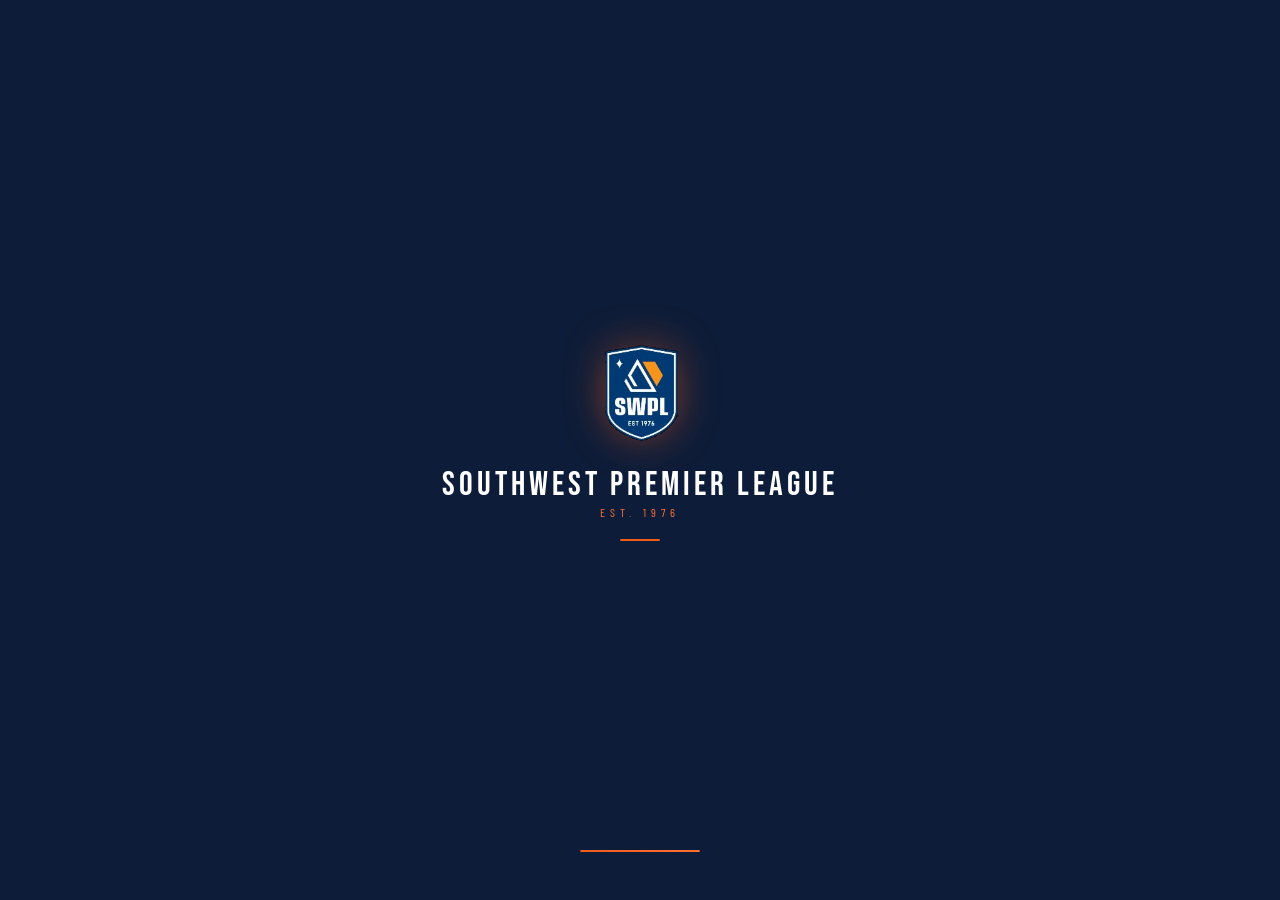
==== index.html @ 2e18aa81 "Add files via upload" ====
<!DOCTYPE html>
<html lang="en">
<head>
<meta charset="UTF-8"/>
<meta name="viewport" content="width=device-width,initial-scale=1,maximum-scale=1"/>
<title>SWPL Soccer</title>
<meta name="apple-mobile-web-app-capable" content="yes"/>
<meta name="apple-mobile-web-app-status-bar-style" content="black-translucent"/>
<meta name="apple-mobile-web-app-title" content="SWPL"/>
<meta name="mobile-web-app-capable" content="yes"/>
<link rel="manifest" href="manifest.json"/>
<link rel="apple-touch-icon" href="https://kian-gbunited.github.io/SWPL-App/icon.png"/>
<link rel="icon" type="image/png" sizes="192x192" href="https://kian-gbunited.github.io/SWPL-App/icon.png"/>
<link rel="shortcut icon" href="https://kian-gbunited.github.io/SWPL-App/icon.png"/>
<meta property="og:title" content="SWPL Soccer"/>
<meta property="og:description" content="Southwest Premier League — schedules, standings, player stats and more."/>
<meta property="og:image" content="https://kian-gbunited.github.io/SWPL-App/icon.png"/>
<meta property="og:url" content="https://kian-gbunited.github.io/SWPL-App"/>
<meta property="og:type" content="website"/>
<meta name="twitter:card" content="summary"/>
<meta name="twitter:image" content="https://kian-gbunited.github.io/SWPL-App/icon.png"/>
<meta name="description" content="Official SWPL App — Standings, Schedule, Gameday, Register"/>
<meta name="theme-color" content="#0d1c38"/>
<link rel="icon" type="image/png" href="[data-uri]"/>
<link rel="apple-touch-icon" href="[data-uri]"/>
<link href="https://fonts.googleapis.com/css2?family=Bebas+Neue&family=Barlow:wght@400;500;600&family=Barlow+Condensed:wght@400;600;700;800&display=swap" rel="stylesheet"/>
<style>
/* ═══════════════════════════════════════
   SWPL APP V5 — BOLD REDESIGN
   ═══════════════════════════════════════ */
*{box-sizing:border-box;margin:0;padding:0}
:root{
  --navy:#0d1c38;
  --navy2:#132040;
  --navy3:#1a2d55;
  --blue:#1e4394;
  --blue2:#2552b8;
  --orange:#f05a1a;
  --orange2:#ff7133;
  --orange3:#ff9a5c;
  --white:#fff;
  --off:#f3f4f8;
  --text:#0f1724;
  --muted:#636e85;
  --border:rgba(0,0,0,.08);
  --r:12px;
  --header:60px;
  --nav:64px;
  --safe:env(safe-area-inset-bottom,0px);
  --shadow:0 2px 12px rgba(0,0,0,.1);
}
html,body{height:100%;overflow:hidden;font-family:'Barlow',sans-serif;background:var(--navy);color:var(--text);-webkit-tap-highlight-color:transparent;-webkit-font-smoothing:antialiased}
button{cursor:pointer;font-family:inherit}
a{text-decoration:none}
.hidden{display:none!important}
img{display:block}

/* ── SPLASH ── */
#splash{position:fixed;inset:0;background:var(--navy);display:flex;flex-direction:column;align-items:center;justify-content:center;z-index:999;gap:0;transition:opacity .5s ease,transform .5s ease}
#splash.out{opacity:0;transform:scale(1.05);pointer-events:none}
.splash-inner{display:flex;flex-direction:column;align-items:center;gap:0;animation:rise .8s cubic-bezier(.22,1,.36,1) both}
.splash-logo-wrap{position:relative;width:110px;height:110px;display:flex;align-items:center;justify-content:center}
.splash-logo-bg{position:absolute;inset:0;background:radial-gradient(circle,rgba(240,90,26,.18) 0%,transparent 70%);border-radius:50%;animation:glowpulse 3s infinite}
@keyframes glowpulse{0%,100%{transform:scale(1);opacity:.8}50%{transform:scale(1.15);opacity:1}}
.splash-logo-wrap img{width:90px;height:auto;position:relative;z-index:1;filter:drop-shadow(0 0 20px rgba(240,90,26,.4))}
.splash-wordmark{margin-top:18px;text-align:center}
.splash-w1{font-family:'Bebas Neue',cursive;font-size:34px;letter-spacing:4px;color:var(--white);line-height:1;display:block}
.splash-w2{font-family:'Barlow Condensed',sans-serif;font-size:12px;letter-spacing:5px;color:var(--orange2);text-transform:uppercase;display:block;margin-top:3px}
.splash-divider{width:40px;height:2px;background:var(--orange);margin:20px auto;border-radius:2px;animation:expand .8s .5s cubic-bezier(.22,1,.36,1) both}
@keyframes expand{from{width:0;opacity:0}to{width:40px;opacity:1}}
.splash-season{font-family:'Barlow Condensed',sans-serif;font-size:11px;letter-spacing:3px;color:rgba(255,255,255,.35);text-transform:uppercase}
.splash-bar-wrap{position:absolute;bottom:48px;left:50%;transform:translateX(-50%);width:120px;height:2px;background:rgba(255,255,255,.08);border-radius:2px;overflow:hidden}
.splash-bar{height:100%;background:linear-gradient(90deg,var(--orange),var(--orange2));border-radius:2px;animation:loadbar 1.6s cubic-bezier(.4,0,.2,1) forwards}
@keyframes rise{from{opacity:0;transform:translateY(28px)}to{opacity:1;transform:translateY(0)}}
@keyframes loadbar{from{width:0}to{width:100%}}

/* ── APP SHELL ── */
#app{display:flex;flex-direction:column;height:100dvh;overflow:hidden;background:var(--off)}
.page{display:none;animation:pin .22s ease both;padding-bottom:calc(var(--nav) + var(--safe) + 8px)}
.page.active{display:block}
@keyframes pin{from{opacity:0;transform:translateY(6px)}to{opacity:1;transform:translateY(0)}}

/* ── HEADER ── */
.hdr{height:var(--header);background:var(--navy);display:flex;align-items:center;justify-content:space-between;padding:0 16px;border-bottom:2px solid rgba(240,90,26,.6);flex-shrink:0;z-index:20;position:relative}
.hdr::after{content:'';position:absolute;bottom:-1px;left:0;right:0;height:1px;background:linear-gradient(90deg,transparent,rgba(240,90,26,.4),transparent)}
.hdr-brand{display:flex;align-items:center;gap:10px}
.hdr-brand img{width:36px;height:auto}
.hdr-title{font-family:'Bebas Neue',cursive;font-size:19px;letter-spacing:1.8px;color:var(--white);line-height:1}
.hdr-season{font-family:'Barlow Condensed',sans-serif;font-size:9px;letter-spacing:2.5px;color:var(--orange2);text-transform:uppercase;margin-top:1px}
.hdr-right{display:flex;align-items:center;gap:10px}
.hbg-btn{width:36px;height:36px;background:rgba(255,255,255,.07);border:1px solid rgba(255,255,255,.12);border-radius:8px;display:flex;flex-direction:column;align-items:center;justify-content:center;gap:5px;padding:0;transition:.2s}
.hbg-btn span{display:block;width:18px;height:1.5px;background:rgba(255,255,255,.8);border-radius:1px;transition:.25s}
.hbg-btn.open span:nth-child(1){transform:translateY(6.5px) rotate(45deg)}
.hbg-btn.open span:nth-child(2){opacity:0;transform:scaleX(0)}
.hbg-btn.open span:nth-child(3){transform:translateY(-6.5px) rotate(-45deg)}

/* ── DRAWER ── */
.menu-overlay{position:fixed;inset:0;background:rgba(0,0,0,.65);z-index:30;display:none}
.menu-overlay.open{display:block}
.menu-drawer{position:fixed;top:0;right:0;bottom:0;width:270px;background:var(--navy);z-index:31;transform:translateX(100%);transition:transform .28s cubic-bezier(.22,1,.36,1);display:flex;flex-direction:column;overflow-y:auto}
.menu-drawer.open{transform:translateX(0)}
.menu-top{padding:20px 18px 16px;border-bottom:1px solid rgba(255,255,255,.07);display:flex;align-items:center;gap:11px}
.menu-top img{width:42px;height:auto}
.menu-top-title{font-family:'Bebas Neue',cursive;font-size:19px;letter-spacing:1.5px;color:var(--white);line-height:1.1}
.menu-top-sub{font-family:'Barlow Condensed',sans-serif;font-size:10px;letter-spacing:2px;color:var(--orange2);text-transform:uppercase}
.menu-items{flex:1;padding:8px 0}
.mi{display:flex;align-items:center;gap:13px;padding:13px 20px;font-family:'Barlow Condensed',sans-serif;font-size:15px;font-weight:700;letter-spacing:.5px;color:rgba(255,255,255,.65);text-transform:uppercase;text-decoration:none;border:none;background:none;width:100%;transition:.18s;cursor:pointer}
.mi:hover,.mi:active{background:rgba(255,255,255,.05);color:var(--white)}
.mi.active{color:var(--orange2);border-left:3px solid var(--orange)}
.mi svg{width:17px;height:17px;flex-shrink:0;opacity:.75}
.mdiv{height:1px;background:rgba(255,255,255,.07);margin:4px 0}
.menu-bottom{padding:16px 20px;border-top:1px solid rgba(255,255,255,.07)}
.menu-contact{font-size:12px;color:rgba(255,255,255,.38);line-height:2;font-family:'Barlow Condensed',sans-serif}
.menu-contact a{color:var(--orange2)}

/* ── MAIN ── */
.main{flex:1;overflow-y:auto;overflow-x:hidden;-webkit-overflow-scrolling:touch}

/* ── PULL TO REFRESH ── */
#ptr-bar{position:sticky;top:0;left:0;right:0;height:0;overflow:hidden;display:flex;align-items:center;justify-content:center;background:transparent;z-index:20;transition:height .2s ease;pointer-events:none}
#ptr-bar.ptr-visible{height:52px}
#ptr-spinner{width:24px;height:24px;border:3px solid rgba(255,255,255,.2);border-top-color:var(--gold,#d4a843);border-radius:50%;animation:ptr-spin .7s linear infinite;opacity:0;transition:opacity .2s}
#ptr-bar.ptr-visible #ptr-spinner{opacity:1}
@keyframes ptr-spin{to{transform:rotate(360deg)}}

/* ── BOTTOM NAV ── */
.bnav{height:calc(var(--nav) + var(--safe));padding-bottom:var(--safe);background:var(--navy);border-top:1px solid rgba(240,90,26,.35);display:flex;align-items:flex-start;padding-top:7px;flex-shrink:0;z-index:20}
.nb{flex:1;display:flex;flex-direction:column;align-items:center;gap:3px;background:none;border:none;color:rgba(255,255,255,.38);font-family:'Barlow Condensed',sans-serif;font-size:9px;font-weight:700;letter-spacing:.8px;text-transform:uppercase;padding:3px 2px;transition:color .18s}
.nb.active{color:var(--orange2)}
.nb svg{width:20px;height:20px}
.nb-center{position:relative}
.nb-ring{width:48px;height:48px;border-radius:50%;background:linear-gradient(135deg,var(--orange),var(--orange2));display:flex;align-items:center;justify-content:center;margin-top:-22px;border:3px solid var(--navy);box-shadow:0 4px 14px rgba(240,90,26,.45)}
.nb-ring svg{width:22px;height:22px;color:var(--white)}
.nb.active .nb-ring{background:linear-gradient(135deg,var(--orange2),#ffb080)}

/* ══════════════════════════════════════
   HOME PAGE
   ══════════════════════════════════════ */
.home-hero{background:var(--navy);padding:24px 18px 22px;position:relative;overflow:hidden}
.home-hero::before{content:'';position:absolute;top:-60px;right:-60px;width:200px;height:200px;border-radius:50%;background:radial-gradient(circle,rgba(240,90,26,.12),transparent 70%)}
.home-hero::after{content:'';position:absolute;bottom:-40px;left:-40px;width:150px;height:150px;border-radius:50%;background:radial-gradient(circle,rgba(30,67,148,.25),transparent 70%)}
.home-hero-inner{position:relative;z-index:1;display:flex;align-items:center;gap:14px}
.home-hero-logo{width:60px;height:auto;filter:drop-shadow(0 3px 10px rgba(240,90,26,.35))}
.home-hero-text{}
.home-hero-eyebrow{font-family:'Barlow Condensed',sans-serif;font-size:10px;font-weight:700;letter-spacing:3px;color:var(--orange2);text-transform:uppercase;margin-bottom:3px}
.home-hero-title{font-family:'Bebas Neue',cursive;font-size:28px;letter-spacing:2px;color:var(--white);line-height:1.05}
.home-hero-sub{font-family:'Barlow Condensed',sans-serif;font-size:12px;letter-spacing:1px;color:rgba(255,255,255,.5);margin-top:3px}

/* Region grid — 2 large on top, 2 smaller below */
.region-section{padding:14px 14px 6px}
.region-sec-label{font-family:'Barlow Condensed',sans-serif;font-size:10px;font-weight:700;letter-spacing:2.5px;text-transform:uppercase;color:var(--muted);margin-bottom:10px}
.rg-top{display:grid;grid-template-columns:1fr 1fr;gap:10px;margin-bottom:10px}
.rg-bot{display:grid;grid-template-columns:1fr 1fr;gap:10px}
.rc{border-radius:var(--r);overflow:hidden;cursor:pointer;transition:transform .18s,box-shadow .18s;-webkit-tap-highlight-color:transparent;position:relative;text-decoration:none;display:block}
.rc:active{transform:scale(.97)}
.rc-lg{aspect-ratio:1/1}
.rc-sm{aspect-ratio:1.1/1}
.rc-bg{position:absolute;inset:0;background-size:cover;background-position:center}
.rc-overlay{position:absolute;inset:0;background:linear-gradient(180deg,rgba(0,0,0,.08) 0%,rgba(0,0,0,.7) 100%)}
.rc-logo{position:absolute;top:12px;left:12px;width:44px;height:44px;border-radius:8px;background:rgba(255,255,255,.1);backdrop-filter:blur(4px);display:flex;align-items:center;justify-content:center;overflow:hidden;border:1px solid rgba(255,255,255,.15)}
.rc-logo-sm{width:36px;height:36px;top:10px;left:10px}
.rc-logo img{width:100%;height:100%;object-fit:contain;padding:2px}
.rc-bottom{position:absolute;bottom:0;left:0;right:0;padding:10px 12px}
.rc-name{font-family:'Bebas Neue',cursive;font-size:18px;letter-spacing:1px;color:var(--white);line-height:1.1}
.rc-name-sm{font-size:15px}
.rc-area{font-family:'Barlow Condensed',sans-serif;font-size:10px;letter-spacing:.5px;color:rgba(255,255,255,.65);margin-top:1px}
.rc-badge{position:absolute;top:8px;right:8px;background:rgba(240,90,26,.9);color:var(--white);font-family:'Barlow Condensed',sans-serif;font-size:8px;font-weight:700;letter-spacing:.8px;padding:2px 6px;border-radius:6px;text-transform:uppercase}

/* Region color gradients */
.rc-socal .rc-bg{background:linear-gradient(145deg,#1a3a6e 0%,#0d2050 100%)}
.rc-nevada .rc-bg{background:linear-gradient(145deg,#7b1010 0%,#3d0000 100%)}
.rc-pacific .rc-bg{background:linear-gradient(145deg,#0d6e40 0%,#053d22 100%)}
.rc-sandiego .rc-bg{background:linear-gradient(145deg,#c04a00 0%,#5c2000 100%)}

.home-news-section{padding:4px 14px 14px}
.home-news-label{font-family:'Barlow Condensed',sans-serif;font-size:10px;font-weight:700;letter-spacing:2.5px;text-transform:uppercase;color:var(--muted);margin-bottom:10px}
.hn-card{background:var(--white);border-radius:var(--r);overflow:hidden;margin-bottom:9px;box-shadow:var(--shadow);cursor:pointer;transition:transform .15s;display:flex;gap:0}
.hn-card:active{transform:scale(.99)}
.hn-img{width:90px;height:72px;flex-shrink:0;object-fit:cover;background:#e2e5ec}
.hn-body{padding:10px 12px;flex:1;min-width:0}
.hn-tag{font-family:'Barlow Condensed',sans-serif;font-size:9px;font-weight:700;letter-spacing:1.5px;text-transform:uppercase;color:var(--orange);margin-bottom:3px}
.hn-title{font-size:12px;font-weight:600;color:var(--text);line-height:1.35;display:-webkit-box;-webkit-line-clamp:2;-webkit-box-orient:vertical;overflow:hidden}
.hn-date{font-size:11px;color:var(--muted);margin-top:4px}

/* ══════════════════════════════════════
   PAGE HERO VARIANT
   ══════════════════════════════════════ */
.pg-hero{background:var(--navy);padding:18px 18px 16px;border-bottom:1px solid rgba(240,90,26,.3);position:relative;overflow:hidden}
.pg-hero::after{content:'';position:absolute;right:-30px;top:-30px;width:110px;height:110px;border-radius:50%;background:radial-gradient(circle,rgba(240,90,26,.1),transparent 70%)}
.pg-hero-title{font-family:'Bebas Neue',cursive;font-size:26px;letter-spacing:2px;color:var(--white);position:relative;z-index:1}
.pg-hero-sub{font-family:'Barlow Condensed',sans-serif;font-size:10px;letter-spacing:2px;color:var(--orange2);text-transform:uppercase;margin-top:2px;position:relative;z-index:1}

/* ── TABS ── */
.tabs{display:flex;gap:5px;padding:9px 12px;background:var(--navy2);overflow-x:auto;scrollbar-width:none;border-bottom:1px solid rgba(255,255,255,.05)}
.tabs::-webkit-scrollbar{display:none}
.tb{font-family:'Barlow Condensed',sans-serif;font-size:11px;font-weight:700;letter-spacing:.8px;text-transform:uppercase;padding:5px 13px;border-radius:20px;border:1px solid transparent;background:transparent;color:rgba(255,255,255,.45);white-space:nowrap;transition:.18s;cursor:pointer}
.tb.active{background:var(--orange);border-color:var(--orange);color:var(--white)}

/* ══════════════════════════════════════
   STANDINGS
   ══════════════════════════════════════ */
.div-row{display:flex;align-items:center;justify-content:space-between;padding:9px 14px;background:var(--white);border-bottom:0.5px solid var(--border)}
.div-sel{font-family:'Barlow Condensed',sans-serif;font-size:13px;font-weight:700;color:var(--text);background:none;border:0.5px solid rgba(0,0,0,.15);border-radius:7px;padding:5px 26px 5px 10px;appearance:none;-webkit-appearance:none;background-image:url("data:image/svg+xml,%3Csvg xmlns='http://www.w3.org/2000/svg' width='10' height='6'%3E%3Cpath d='M0 0l5 6 5-6z' fill='%236b7280'/%3E%3C/svg%3E");background-repeat:no-repeat;background-position:right 8px center}
.upd-label{font-size:10px;color:var(--muted);font-family:'Barlow Condensed',sans-serif}
.tbl-scroll{overflow-x:auto;background:var(--white)}
.stbl{width:100%;min-width:500px;border-collapse:collapse;font-size:12px}
.stbl th{font-family:'Barlow Condensed',sans-serif;font-size:9px;font-weight:700;letter-spacing:1.5px;text-transform:uppercase;color:var(--muted);text-align:center;padding:7px 5px;border-bottom:1.5px solid var(--border);background:var(--white);position:sticky;top:0;z-index:2}
.stbl th:nth-child(2){text-align:left}
.stbl td{padding:9px 5px;text-align:center;border-bottom:0.5px solid var(--border);color:var(--text);font-variant-numeric:tabular-nums}
.stbl td:nth-child(2){text-align:left}
.stbl tbody tr:hover td{background:rgba(240,90,26,.03)}
#std-sec-playerstats .stbl{width:auto;min-width:unset}
.td-clu{display:flex;align-items:center;gap:7px;font-weight:500;font-size:12px;white-space:nowrap}
.team-crest{width:24px;height:24px;border-radius:4px;object-fit:contain;flex-shrink:0;background:var(--off)}
.team-crest-placeholder{width:24px;height:24px;border-radius:4px;flex-shrink:0;display:flex;align-items:center;justify-content:center;font-family:'Barlow Condensed',sans-serif;font-size:9px;font-weight:700;color:#fff}
.td-pts{font-weight:700;font-size:14px;color:var(--blue)}
.fps{display:flex;gap:2px;justify-content:center}
.fp{width:8px;height:8px;border-radius:50%;display:inline-block}
.fp-W{background:#1d9e75}.fp-D{background:var(--orange)}.fp-L{background:#c0392b}
tr.zp td:first-child{box-shadow:inset 3px 0 0 #1d9e75}
tr.zc td:first-child{box-shadow:inset 3px 0 0 var(--orange)}
tr.zr td:first-child{box-shadow:inset 3px 0 0 #c0392b}

/* STD SECTION SYSTEM */
.std-section { display:none; }
.std-section.active { display:block; }
.tbl-wrap-hidden, .std-legend-hidden, .div-row-hidden { display:none; }

/* TEAMS GRID */
.teams-grid { display:grid; grid-template-columns:1fr 1fr; gap:10px; padding:12px; }
.team-tile { background:#fff; border-radius:10px; border:0.5px solid var(--border); 
             padding:14px 12px; text-align:center; box-shadow:0 1px 4px rgba(0,0,0,.06);
             cursor:pointer; transition:transform .15s; }
.team-tile:active { transform:scale(.98); }
.team-tile img { width:52px; height:52px; object-fit:contain; margin:0 auto 8px; display:block; border-radius:8px; background:var(--off); }
.team-tile-ph { width:52px; height:52px; border-radius:8px; margin:0 auto 8px; display:flex; align-items:center; justify-content:center; font-family:'Barlow Condensed',sans-serif; font-size:12px; font-weight:700; color:#fff; }
.team-tile-name { font-size:11px; font-weight:600; color:var(--text); line-height:1.3; }
.team-tile-div { font-family:'Barlow Condensed',sans-serif; font-size:9px; font-weight:700; letter-spacing:.5px; text-transform:uppercase; color:var(--muted); margin-top:3px; }

.std-legend{display:flex;gap:12px;padding:9px 14px;background:var(--white);border-top:0.5px solid var(--border);flex-wrap:wrap}
.leg{display:flex;align-items:center;gap:4px;font-size:10px;color:var(--muted);font-family:'Barlow Condensed',sans-serif;font-weight:700;letter-spacing:.5px;text-transform:uppercase}
.leg::before{content:'';display:inline-block;width:7px;height:7px;border-radius:2px}
.leg.p::before{background:#1d9e75}.leg.c::before{background:var(--orange)}.leg.r::before{background:#c0392b}

/* ══════════════════════════════════════
   SCHEDULE — COMPACT
   ══════════════════════════════════════ */
.wknav{display:flex;align-items:center;justify-content:space-between;padding:8px 14px;background:var(--white);border-bottom:0.5px solid var(--border)}
.wkbtn{width:30px;height:30px;border-radius:50%;border:0.5px solid rgba(0,0,0,.15);background:none;color:var(--text);font-size:13px;display:flex;align-items:center;justify-content:center}
.wklbl{font-family:'Barlow Condensed',sans-serif;font-weight:700;font-size:13px;color:var(--text)}
.fix-list{padding:10px 12px;display:flex;flex-direction:column;gap:8px}
.fdh{font-family:'Barlow Condensed',sans-serif;font-size:10px;font-weight:700;letter-spacing:1.5px;text-transform:uppercase;color:var(--muted);padding:2px 2px 7px}
.fc{background:var(--white);border-radius:var(--r);border:0.5px solid var(--border);overflow:hidden;box-shadow:0 1px 4px rgba(0,0,0,.06)}
/* Compact fixture layout */
.fc-inner{display:flex;align-items:stretch;gap:0}
.fc-teams{flex:1;padding:10px 12px;display:flex;flex-direction:column;gap:5px}
.fc-team-row{display:flex;align-items:center;gap:8px}
.fc-crest{width:20px;height:20px;border-radius:3px;object-fit:contain;flex-shrink:0;background:var(--off)}
.fc-crest-ph{width:20px;height:20px;border-radius:3px;flex-shrink:0;display:flex;align-items:center;justify-content:center;font-size:7px;font-weight:700;color:#fff}
.fc-tname{font-size:13px;font-weight:500;color:var(--text);flex:1}
.fc-goals{font-family:'Bebas Neue',cursive;font-size:18px;color:var(--text);min-width:18px;text-align:right}
.fc-side{display:flex;flex-direction:column;align-items:flex-end;justify-content:center;gap:4px;padding:10px 12px;border-left:0.5px solid var(--border);min-width:90px;flex-shrink:0}
.fc-div{font-family:'Barlow Condensed',sans-serif;font-size:9px;font-weight:700;letter-spacing:.5px;text-transform:uppercase;background:rgba(30,67,148,.08);color:var(--blue);padding:2px 6px;border-radius:6px;text-align:center}
.fc-time{font-size:11px;color:var(--muted);font-family:'Barlow Condensed',sans-serif;font-weight:600;text-align:right}
.fc-venue{font-size:10px;color:var(--muted);text-align:right;line-height:1.3;max-width:88px}
.fc-status{font-family:'Barlow Condensed',sans-serif;font-size:9px;font-weight:700;letter-spacing:.5px;padding:2px 6px;border-radius:6px;text-align:center}
.s-up{background:rgba(29,158,117,.1);color:#1d9e75}
.s-fin{background:rgba(100,110,125,.1);color:var(--muted)}

/* ══════════════════════════════════════
   GAMEDAY
   ══════════════════════════════════════ */
.gd-panel{display:none;padding:12px 14px 4px}
.gd-panel.active{display:block}
.gd-card{background:var(--white);border-radius:var(--r);border:0.5px solid var(--border);padding:15px;margin-bottom:10px;box-shadow:0 1px 4px rgba(0,0,0,.06)}
.gd-card-title{font-family:'Barlow Condensed',sans-serif;font-size:14px;font-weight:700;color:var(--text);letter-spacing:.3px;margin-bottom:11px;display:flex;align-items:center;gap:7px}
.gd-tl{display:flex;flex-direction:column;gap:0}
.gd-tl-row{display:flex;gap:11px;padding:8px 0;border-bottom:0.5px solid var(--border);align-items:flex-start;font-size:12px;color:var(--text);line-height:1.4}
.gd-tl-row:last-child{border-bottom:none}
.gd-tl-t{font-family:'Bebas Neue',cursive;font-size:16px;color:var(--blue);min-width:52px;text-align:right;line-height:1.2;flex-shrink:0}
.gd-list{list-style:none;display:flex;flex-direction:column;gap:7px}
.gd-list li{font-size:12px;color:var(--text);padding-left:13px;position:relative;line-height:1.4}
.gd-list li::before{content:'';position:absolute;left:0;top:7px;width:5px;height:5px;border-radius:50%;background:var(--orange)}
.gd-ol{padding-left:18px;display:flex;flex-direction:column;gap:8px}
.gd-ol li{font-size:12px;color:var(--text);line-height:1.4}
.gd-alert{background:rgba(240,90,26,.07);border:0.5px solid rgba(240,90,26,.25);border-radius:8px;padding:9px 11px;font-size:11px;color:var(--text);line-height:1.5;margin-top:11px}
.gd-link{display:inline-flex;align-items:center;gap:5px;margin-top:11px;font-family:'Barlow Condensed',sans-serif;font-size:11px;font-weight:700;letter-spacing:.5px;text-transform:uppercase;color:var(--white);background:var(--navy);padding:7px 13px;border-radius:7px;text-decoration:none}
.ref-tbl{border:0.5px solid var(--border);border-radius:8px;overflow:hidden}
.rtrow{display:grid;grid-template-columns:1fr 1fr 1fr 1fr;padding:8px 11px;border-bottom:0.5px solid var(--border);font-size:12px;gap:4px;align-items:center}
.rtrow:last-child{border-bottom:none}
.rtrow.hdr{background:rgba(30,67,148,.04);font-family:'Barlow Condensed',sans-serif;font-size:9px;font-weight:700;letter-spacing:1.2px;text-transform:uppercase;color:var(--muted)}
.ramt{font-weight:700;color:var(--blue)}

/* ══════════════════════════════════════
   REGISTER
   ══════════════════════════════════════ */
.reg-hero-section{background:var(--navy);position:relative;overflow:hidden;padding:28px 18px 24px;text-align:center}
.reg-hero-section::before{content:'';position:absolute;inset:0;background:radial-gradient(ellipse at 50% 0%,rgba(240,90,26,.18) 0%,transparent 70%)}
.reg-hero-logo{width:60px;height:auto;margin:0 auto 14px;position:relative;z-index:1;filter:drop-shadow(0 3px 14px rgba(240,90,26,.4))}
.reg-hero-title{font-family:'Bebas Neue',cursive;font-size:30px;letter-spacing:2.5px;color:var(--white);position:relative;z-index:1;line-height:1}
.reg-hero-sub{font-family:'Barlow Condensed',sans-serif;font-size:12px;letter-spacing:2px;color:var(--orange2);text-transform:uppercase;margin-top:5px;position:relative;z-index:1}
.reg-content{padding:16px 14px}
.reg-cta-card{background:linear-gradient(135deg,var(--blue) 0%,var(--navy) 100%);border-radius:var(--r);padding:20px;margin-bottom:14px;position:relative;overflow:hidden;border:1px solid rgba(240,90,26,.25)}
.reg-cta-card::after{content:'';position:absolute;top:-30px;right:-30px;width:120px;height:120px;border-radius:50%;background:rgba(240,90,26,.08)}
.reg-cta-tagline{font-family:'Bebas Neue',cursive;font-size:22px;letter-spacing:1.5px;color:var(--white);margin-bottom:4px;position:relative;z-index:1}
.reg-cta-desc{font-size:13px;color:rgba(255,255,255,.65);line-height:1.5;margin-bottom:16px;position:relative;z-index:1}
.reg-cta-btn{width:100%;padding:14px;border-radius:var(--r);background:var(--orange);color:var(--white);font-family:'Barlow Condensed',sans-serif;font-size:15px;font-weight:700;letter-spacing:1.5px;text-transform:uppercase;border:none;cursor:pointer;position:relative;z-index:1;display:flex;align-items:center;justify-content:center;gap:8px;transition:.2s}
.reg-cta-btn:active{background:var(--orange2);transform:scale(.99)}
.reg-promo-grid{display:grid;grid-template-columns:1fr 1fr;gap:8px}
.reg-promo-tile{background:var(--white);border-radius:var(--r);padding:14px;border:0.5px solid var(--border);box-shadow:0 1px 4px rgba(0,0,0,.06);text-align:center}
.rpt-icon{font-size:22px;margin-bottom:7px}
.rpt-title{font-family:'Barlow Condensed',sans-serif;font-size:12px;font-weight:700;color:var(--text);letter-spacing:.3px;margin-bottom:4px}
.rpt-desc{font-size:11px;color:var(--muted);line-height:1.4}

/* ══════════════════════════════════════
   NEWS
   ══════════════════════════════════════ */
.nf-bar{display:flex;gap:5px;padding:8px 12px;background:var(--white);border-bottom:0.5px solid var(--border);overflow-x:auto;scrollbar-width:none}
.nf-bar::-webkit-scrollbar{display:none}
.nfbtn{font-family:'Barlow Condensed',sans-serif;font-size:10px;font-weight:700;letter-spacing:.5px;text-transform:uppercase;padding:5px 11px;border-radius:20px;border:0.5px solid rgba(0,0,0,.15);background:none;color:var(--muted);white-space:nowrap;cursor:pointer;transition:.18s}
.nfbtn.active{background:var(--navy);color:var(--orange2);border-color:var(--navy)}
.news-feat{margin:12px;border-radius:var(--r);overflow:hidden;position:relative;min-height:170px;display:flex;flex-direction:column;justify-content:flex-end;cursor:pointer}
.nf-feat-bg{position:absolute;inset:0;object-fit:cover;width:100%;height:100%;background:#1a3a6e}
.nf-feat-grad{position:absolute;inset:0;background:linear-gradient(0deg,rgba(0,0,0,.85) 0%,rgba(0,0,0,.15) 100%)}
.nf-feat-body{position:relative;z-index:1;padding:14px 14px 16px}
.nf-feat-tag{font-family:'Barlow Condensed',sans-serif;font-size:9px;font-weight:700;letter-spacing:1.5px;text-transform:uppercase;color:var(--orange2);margin-bottom:4px}
.nf-feat-title{font-family:'Barlow Condensed',sans-serif;font-size:17px;font-weight:700;color:var(--white);line-height:1.25}
.nf-feat-date{font-size:10px;color:rgba(255,255,255,.5);margin-top:4px}
.news-grid{padding:0 12px 12px;display:flex;flex-direction:column;gap:9px}
.nc{background:var(--white);border-radius:var(--r);display:flex;overflow:hidden;box-shadow:0 1px 4px rgba(0,0,0,.06);cursor:pointer;transition:transform .15s}
.nc:active{transform:scale(.99)}
.nc-img{width:88px;height:70px;object-fit:cover;flex-shrink:0;background:#e2e5ec}
.nc-body{padding:10px 12px;flex:1;min-width:0}
.nc-tag{font-family:'Barlow Condensed',sans-serif;font-size:9px;font-weight:700;letter-spacing:1px;text-transform:uppercase;color:var(--orange);margin-bottom:2px}
.nc-title{font-size:12px;font-weight:600;color:var(--text);line-height:1.35;display:-webkit-box;-webkit-line-clamp:2;-webkit-box-orient:vertical;overflow:hidden}
.nc-date{font-size:10px;color:var(--muted);margin-top:4px}

/* ══════════════════════════════════════
   IN-APP BROWSER
   ══════════════════════════════════════ */
#iab{position:fixed;inset:0;background:var(--navy);z-index:200;display:flex;flex-direction:column}#iab-frame-wrap{flex:1;overflow:hidden;position:relative;width:100%}
#iab.hidden{display:none}
.iab-bar{height:52px;background:var(--navy);border-bottom:1px solid rgba(255,255,255,.08);display:flex;align-items:center;gap:8px;padding:0 13px;flex-shrink:0}
.iab-bar img{height:28px;width:auto}
.iab-url{flex:1;font-family:'Barlow Condensed',sans-serif;font-size:11px;color:rgba(255,255,255,.4);overflow:hidden;text-overflow:ellipsis;white-space:nowrap;padding:0 6px}
.iab-close{width:30px;height:30px;border-radius:50%;background:rgba(255,255,255,.08);border:none;color:rgba(255,255,255,.7);font-size:14px;display:flex;align-items:center;justify-content:center;cursor:pointer;flex-shrink:0}
#iab-frame{flex:1;border:none;width:100%;background:#fff}

/* ── TOAST ── */
.toast{position:fixed;bottom:calc(var(--nav) + 12px);left:50%;transform:translateX(-50%);background:var(--navy);color:var(--white);border:0.5px solid rgba(240,90,26,.4);border-radius:30px;padding:9px 20px;font-family:'Barlow Condensed',sans-serif;font-size:12px;font-weight:700;letter-spacing:.5px;z-index:200;white-space:nowrap;animation:tin .3s ease}
@keyframes tin{from{opacity:0;transform:translateX(-50%) translateY(10px)}to{opacity:1;transform:translateX(-50%) translateY(0)}}

/* ── MISC UTILS ── */
.contact-row{display:flex;align-items:flex-start;gap:11px;padding:10px 0;border-bottom:0.5px solid var(--border)}
.contact-row:last-child{border-bottom:none}
.cr-region{font-family:'Barlow Condensed',sans-serif;font-size:9px;font-weight:700;letter-spacing:.8px;text-transform:uppercase;color:var(--muted);min-width:80px;padding-top:2px}

/* ── 9-REGION GRID ── */
.rg-row-top,.rg-row-mid,.rg-row-bot{display:flex;gap:8px;margin-bottom:8px}
.rc{flex:1;border-radius:10px;overflow:hidden;cursor:pointer;position:relative;
    transition:transform .18s;-webkit-tap-highlight-color:transparent;min-height:100px}
.rc.rc-lg{aspect-ratio:.9/1}
.rc.rc-md{aspect-ratio:1/1}
.rc.rc-sm{aspect-ratio:1.05/1}
.rc:active{transform:scale(.97)}
.rc-photo{position:absolute;inset:0;background-size:cover;background-position:center}
.rc-overlay{position:absolute;inset:0;background:linear-gradient(0deg,rgba(0,0,0,.8) 0%,rgba(0,0,0,.08) 55%)}
.rc-logo-wrap{position:absolute;top:10px;left:50%;transform:translateX(-50%);
              width:46px;height:46px;border-radius:50%;
              background:rgba(255,255,255,.18);backdrop-filter:blur(6px);
              display:flex;align-items:center;justify-content:center;overflow:hidden;
              border:1.5px solid rgba(255,255,255,.25)}
.rc-logo-sm{width:36px;height:36px;top:8px}
.rc-logo-wrap img{width:100%;height:100%;object-fit:contain;padding:3px}
.rc-foot{position:absolute;bottom:0;left:0;right:0;padding:7px 6px 9px;text-align:center}
.rc-name{font-family:'Bebas Neue',cursive;font-size:16px;letter-spacing:1.5px;
         color:#fff;line-height:1;text-shadow:0 1px 4px rgba(0,0,0,.6);display:block}
.rc-name-sm{font-size:12px;letter-spacing:1px}
/* Teams grid */
.teams-grid{display:grid;grid-template-columns:1fr 1fr;gap:10px;padding:12px}
.team-tile{background:#fff;border-radius:10px;border:0.5px solid var(--border);
           padding:14px 12px;text-align:center;box-shadow:0 1px 4px rgba(0,0,0,.06);cursor:pointer;transition:transform .15s}
.team-tile:active{transform:scale(.98)}
.team-tile img{width:52px;height:52px;object-fit:contain;margin:0 auto 8px;display:block;border-radius:8px;background:var(--off)}
.team-tile-ph{width:52px;height:52px;border-radius:8px;margin:0 auto 8px;display:flex;align-items:center;justify-content:center;font-family:'Barlow Condensed',sans-serif;font-size:12px;font-weight:700;color:#fff}
.team-tile-name{font-size:11px;font-weight:600;color:var(--text);line-height:1.3}
.team-tile-div{font-family:'Barlow Condensed',sans-serif;font-size:9px;font-weight:700;letter-spacing:.5px;text-transform:uppercase;color:var(--muted);margin-top:3px}
.std-section{display:none!important}.std-section.active{display:block!important}

/* ── 9-REGION GRID (screenshot exact match) ── */
.region-grid-9{display:grid;grid-template-columns:1fr 1fr 1fr;grid-template-rows:auto auto auto;gap:8px}
.rcard9{border-radius:12px;overflow:hidden;cursor:pointer;position:relative;
        aspect-ratio:0.82/1;transition:transform .18s,filter .18s;
        -webkit-tap-highlight-color:transparent;display:flex;flex-direction:column;
        justify-content:flex-end}
.rcard9:active{transform:scale(.96);filter:brightness(.9)}
.rcard9-photo{position:absolute;inset:0;background-size:cover;background-position:center;z-index:0}
/* Dark overlay gradient from bottom */
.rcard9::after{content:'';position:absolute;inset:0;
               background:linear-gradient(0deg,rgba(0,0,0,.72) 0%,rgba(0,0,0,.12) 55%,rgba(0,0,0,.04) 100%);
               z-index:1;border-radius:12px}
.rcard9-logo{position:absolute;top:50%;left:50%;transform:translate(-50%,-62%);
             width:52px;height:52px;z-index:2}
.rcard9-logo svg{width:100%;height:100%}
.rcard9-name{font-family:'Bebas Neue',cursive;font-size:16px;letter-spacing:2px;
             color:#fff;text-align:left;padding:0 10px 9px;position:relative;z-index:2;
             text-shadow:0 2px 6px rgba(0,0,0,.7)}
.rcard9-active .rcard9-name::after{content:' ›';color:rgba(255,255,255,.6);font-size:14px}


/* ── BACK BUTTON ── */
.back-btn{display:inline-flex;align-items:center;gap:5px;background:rgba(255,255,255,.1);
          border:1px solid rgba(255,255,255,.2);border-radius:20px;
          color:rgba(255,255,255,.85);font-family:'Barlow Condensed',sans-serif;
          font-size:12px;font-weight:700;letter-spacing:.8px;text-transform:uppercase;
          padding:5px 12px 5px 8px;cursor:pointer;margin-bottom:10px;transition:.18s}
.back-btn:active{background:rgba(255,255,255,.2)}
.back-btn-light{color:rgba(255,255,255,.85);background:rgba(0,0,0,.25);border-color:rgba(255,255,255,.25)}


/* logo shown as-is, not in a circle container */
}
.r9-label {
  position: relative;
  z-index: 2;
  font-family: 'Bebas Neue', cursive;
  font-size: 15px;
  letter-spacing: 2px;
  color: #fff;
  text-shadow: 0 2px 8px rgba(0,0,0,.8);
  padding: 0 6px 8px;
  text-align: center;
  width: 100%;
}


/* ── COMPACT FIXTURE CARD ── */
.fc{background:#fff;border-radius:var(--r);border:0.5px solid var(--border);margin-bottom:7px;box-shadow:0 1px 4px rgba(0,0,0,.06)}
.fc-compact{padding:10px 12px}
.fc-compact-top{display:flex;align-items:center;justify-content:space-between;gap:8px;margin-bottom:5px}
.fc-teams-inline{display:flex;align-items:center;gap:6px;flex:1;min-width:0;flex-wrap:nowrap}
.fc-tname{font-size:12px;font-weight:500;color:var(--text);white-space:nowrap;overflow:hidden;text-overflow:ellipsis;max-width:90px}
.fc-vs{font-family:'Bebas Neue',cursive;font-size:15px;color:var(--muted);flex-shrink:0;padding:0 2px}
.fc-score{font-family:'Bebas Neue',cursive;font-size:18px;color:var(--text);flex-shrink:0;padding:0 4px}
.fc-crest{width:20px;height:20px;border-radius:3px;object-fit:contain;flex-shrink:0;background:var(--off)}
.fc-crest-ph{width:20px;height:20px;border-radius:3px;flex-shrink:0;display:flex;align-items:center;justify-content:center;font-size:7px;font-weight:700;color:#fff}
.fc-compact-bot{display:flex;gap:8px;flex-wrap:wrap;align-items:center}
.fc-meta{font-family:'Barlow Condensed',sans-serif;font-size:10px;color:var(--muted);font-weight:600;letter-spacing:.3px}
.fc-venue-txt{color:var(--muted);max-width:140px;white-space:nowrap;overflow:hidden;text-overflow:ellipsis}
.fc-status{font-family:'Barlow Condensed',sans-serif;font-size:9px;font-weight:700;letter-spacing:.5px;padding:2px 7px;border-radius:6px;flex-shrink:0}
.s-up{background:rgba(29,158,117,.1);color:#1d9e75}
.s-fin{background:rgba(100,110,125,.1);color:var(--muted)}


/* MATCH REPORT BUTTON */
.match-report-btn{
  display:flex;align-items:center;justify-content:center;gap:9px;
  width:100%;padding:14px;margin-bottom:12px;
  background:linear-gradient(135deg,var(--blue),var(--navy));
  color:var(--white);border:none;border-radius:var(--r);
  font-family:'Barlow Condensed',sans-serif;font-size:15px;
  font-weight:700;letter-spacing:1.5px;text-transform:uppercase;
  cursor:pointer;box-shadow:0 3px 12px rgba(13,28,56,.3);
  transition:.18s;
}
.match-report-btn:active{transform:scale(.99);opacity:.92}


/* ═══ 2-COLUMN REGION GRID ═══ */
.rg2{display:grid;grid-template-columns:1fr 1fr;gap:10px}
.rc2{border-radius:14px;overflow:hidden;cursor:pointer;
     -webkit-tap-highlight-color:rgba(255,255,255,.15);
     transition:transform .15s,box-shadow .15s;
     box-shadow:0 3px 14px rgba(0,0,0,.3);position:relative}
.rc2:active{transform:scale(.97)}
.rc2-img{width:100%;height:auto;display:block;border-radius:14px}
.rc2-soon{opacity:.85}
.rc2-center-wrap{grid-column:1/-1;display:flex;justify-content:center}
.rc2-center-wrap .rc2{width:50%}


/* IAB iframe scaling - render at desktop width, scale to fit phone */
#iab-frame{
  width: 980px !important;
  transform-origin: top left;
  flex: none !important;
}
#iab-frame-wrap{
  width: 100%;
  flex: 1;
  overflow: hidden;
  position: relative;
}


/* ── DISCIPLINARY CARD RECORDS ── */
.card-rec{background:#fff;border-radius:10px;border:0.5px solid var(--border);
          padding:13px 14px;margin-bottom:9px;box-shadow:0 1px 4px rgba(0,0,0,.06)}
.card-rec-top{display:flex;align-items:center;justify-content:space-between;margin-bottom:7px}
.card-badge{font-family:'Barlow Condensed',sans-serif;font-size:11px;font-weight:700;
            letter-spacing:.5px;padding:3px 9px;border-radius:20px}
.card-red{background:rgba(192,57,43,.1);color:#c0392b}
.card-yellow{background:rgba(245,200,0,.15);color:#8a7000}
.card-rec-date{font-size:11px;color:var(--muted);font-family:'Barlow Condensed',sans-serif;font-weight:600}
.card-rec-name{font-size:14px;font-weight:700;color:var(--text);margin-bottom:2px}
.card-rec-club{font-size:12px;color:var(--muted);margin-bottom:7px;
               font-family:'Barlow Condensed',sans-serif;font-weight:600;letter-spacing:.3px}
.card-rec-detail{font-size:12px;color:var(--text);line-height:1.5;margin-bottom:2px}
.card-rec-notes{color:var(--muted);font-style:italic;margin-top:4px}


/* ── DIRECTIONS BUTTON ── */
.dir-btn{
  display:inline-flex;align-items:center;gap:4px;
  background:rgba(26,58,110,.08);border:0.5px solid rgba(26,58,110,.2);
  color:var(--blue);border-radius:20px;padding:3px 10px;
  font-family:'Barlow Condensed',sans-serif;font-size:10px;
  font-weight:700;letter-spacing:.5px;text-transform:uppercase;
  cursor:pointer;margin-top:4px;transition:.15s;
  -webkit-tap-highlight-color:transparent;
}
.dir-btn:active{background:rgba(26,58,110,.18)}

</style>
</head>
<body>

<!-- ═══ SPLASH ═══ -->
<div id="splash">
  <div class="splash-inner">
    <div class="splash-logo-wrap">
      <div class="splash-logo-bg"></div>
      <img src="[data-uri]" alt="SWPL"/>
    </div>
    <div class="splash-wordmark">
      <span class="splash-w1">Southwest Premier League</span>
      <span class="splash-w2">Est. 1976</span>
    </div>
    <div class="splash-divider"></div>
    
  </div>
  <div class="splash-bar-wrap"><div class="splash-bar"></div></div>
</div>

<!-- ═══ APP ═══ -->
<div id="app" class="hidden">

  <header class="hdr">
    <div class="hdr-brand">
      <img src="[data-uri]" alt="SWPL"/>
      <div>
        <div class="hdr-title">Southwest Premier</div>
        
      </div>
    </div>
    <div class="hdr-right">
      <button class="hbg-btn" id="hbg-btn" aria-label="Menu">
        <span></span><span></span><span></span>
      </button>
    </div>
  </header>

  <!-- DRAWER -->
  <div class="menu-overlay" id="menu-overlay"></div>
  <nav class="menu-drawer" id="menu-drawer">
    <div class="menu-top">
      <img src="[data-uri]" alt="SWPL"/>
      <div>
        <div class="menu-top-title">Southwest Premier</div>
        <div class="menu-top-sub">Spring 2026</div>
      </div>
    </div>
    <div class="menu-items">
      <button class="mi active" data-nav="home" onclick="navigate('home');closeMenu()">
        <svg viewBox="0 0 24 24" fill="none" stroke="currentColor" stroke-width="2"><path d="M3 9l9-7 9 7v11a2 2 0 0 1-2 2H5a2 2 0 0 1-2-2z"/><polyline points="9 22 9 12 15 12 15 22"/></svg>Home
      </button>
      <button class="mi" data-nav="standings" onclick="navigate('standings');closeMenu()">
        <svg viewBox="0 0 24 24" fill="none" stroke="currentColor" stroke-width="2"><rect x="3" y="12" width="4" height="9"/><rect x="10" y="7" width="4" height="14"/><rect x="17" y="3" width="4" height="18"/></svg>Standings
      </button>
      <button class="mi" data-nav="schedule" onclick="navigate('schedule');closeMenu()">
        <svg viewBox="0 0 24 24" fill="none" stroke="currentColor" stroke-width="2"><rect x="3" y="4" width="18" height="18" rx="2"/><path d="M16 2v4M8 2v4M3 10h18"/></svg>Schedule
      </button>
      <button class="mi" data-nav="gameday" onclick="navigate('gameday');closeMenu()">
        <svg viewBox="0 0 24 24" fill="none" stroke="currentColor" stroke-width="2"><circle cx="12" cy="12" r="9"/><path d="M12 7v5l3 3"/></svg>Gameday
      </button>
      <button class="mi" onclick="openIAB('https://form.jotform.com/261169331369057');closeMenu()">
        <svg viewBox="0 0 24 24" fill="none" stroke="currentColor" stroke-width="2"><rect x="3" y="3" width="18" height="18" rx="2"/><path d="M12 8v8M8 12h8"/></svg>Match Report
      </button>
      <button class="mi" data-nav="register" onclick="navigate('register');closeMenu()">
        <svg viewBox="0 0 24 24" fill="none" stroke="currentColor" stroke-width="2"><path d="M16 21v-2a4 4 0 0 0-4-4H6a4 4 0 0 0-4 4v2"/><circle cx="9" cy="7" r="4"/><path d="M22 21v-2a4 4 0 0 0-3-3.87M16 3.13a4 4 0 0 1 0 7.75"/></svg>Register
      </button>
      <button class="mi" data-nav="news" onclick="navigate('news');closeMenu()">
        <svg viewBox="0 0 24 24" fill="none" stroke="currentColor" stroke-width="2"><path d="M4 22h16a2 2 0 0 0 2-2V4a2 2 0 0 0-2-2H8a2 2 0 0 0-2 2v16a2 2 0 0 0-2 2Zm0 0a2 2 0 0 1-2-2v-9c0-1.1.9-2 2-2h2"/></svg>News
      </button>
      <div class="mdiv"></div>
      <button class="mi" onclick="openIAB('https://southwestpremier.org/account');closeMenu()">
        <svg viewBox="0 0 24 24" fill="none" stroke="currentColor" stroke-width="2"><path d="M15 3h4a2 2 0 0 1 2 2v14a2 2 0 0 1-2 2h-4"/><polyline points="10 17 15 12 10 7"/><line x1="15" y1="12" x2="3" y2="12"/></svg>Log In
      </button>
    </div>
    <div class="menu-bottom">
      <div class="menu-contact">
        <strong style="color:rgba(255,255,255,.6)">SWPL HQ</strong><br>
        251 Shipyard Way, Newport Beach CA<br>
        <a href="tel:7142965888">714-296-5888</a><br>
        <a href="mailto:president@swplsoccer.com">president@swplsoccer.com</a>
      </div>
    </div>
  </nav>

  <main class="main" id="main">
    <div id="ptr-bar"><div id="ptr-spinner"></div></div>

    <!-- ════ HOME ════ -->
    <section class="page active" id="page-home">
      <div class="home-hero">
        <div class="home-hero-inner">
          <img class="home-hero-logo" src="[data-uri]" alt="SWPL"/>
          <div class="home-hero-text">
            <div class="home-hero-eyebrow">Official League App</div>
            <div class="home-hero-title">Southwest Premier League</div>
            <div class="home-hero-sub">Select any region below</div>
          </div>
        </div>
      </div>

            <div class="region-section">
        <div class="region-sec-label">Tap any region to explore</div>
        <div class="rg2">
          <div class="rc2 rc2-active" onclick="goRegion('socal')">
            <img class="rc2-img" src="[data-uri]" alt="SoCal"/>
          </div>
          <div class="rc2 rc2-active" onclick="goRegion('nevada')">
            <img class="rc2-img" src="[data-uri]" alt="Nevada"/>
          </div>
          <div class="rc2 rc2-active" onclick="goRegion('pacific')">
            <img class="rc2-img" src="[data-uri]" alt="Pacific"/>
          </div>
          <div class="rc2 rc2-active" onclick="goRegion('sandiego')">
            <img class="rc2-img" src="[data-uri]" alt="San Diego"/>
          </div>
          <div class="rc2 rc2-soon" onclick="showToast('Mountain Premier League — coming soon')">
            <img class="rc2-img" src="[data-uri]" alt="Colorado/Utah"/>
          </div>
          <div class="rc2 rc2-soon" onclick="showToast('Texas Premiership — coming soon')">
            <img class="rc2-img" src="[data-uri]" alt="Texas"/>
          </div>
          <div class="rc2 rc2-soon" onclick="showToast('Cascadia Premier League — coming soon')">
            <img class="rc2-img" src="[data-uri]" alt="Cascadia"/>
          </div>
          <div class="rc2 rc2-soon" onclick="showToast('Arizona Premier — coming soon')">
            <img class="rc2-img" src="[data-uri]" alt="Arizona"/>
          </div>
          <div class="rc2-center-wrap">
          <div class="rc2 rc2-soon" onclick="showToast('Enchantment Premier — coming soon')">
            <img class="rc2-img" src="[data-uri]" alt="New Mexico"/>
          </div>
          </div>
        </div>
      </div>

      <div class="home-news-section">
        <div class="home-news-label">Latest News</div>
        <div id="home-news-list"></div>
      </div>
    </section>

    <!-- ════ STANDINGS ════ -->
    <section class="page" id="page-standings">
      <div class="pg-hero">
        <button class="back-btn" onclick="navigate('home')" aria-label="Back to regions">
          <svg width="18" height="18" viewBox="0 0 24 24" fill="none" stroke="currentColor" stroke-width="2.5"><polyline points="15 18 9 12 15 6"/></svg>
          Regions
        </button>
        <div class="pg-hero-title" id="std-hero-title">SoCal Premier</div>
        <div class="pg-hero-sub">Spring 2026 · Men's Open</div>
      </div>
      <div class="tabs" id="std-region-tabs">
        <button class="tb active" data-region="socal" onclick="setStdRegion(this)">SoCal</button>
        <button class="tb" data-region="pacific" onclick="setStdRegion(this)">Pacific</button>
        <button class="tb" data-region="nevada" onclick="setStdRegion(this)">Nevada</button>
        <button class="tb" data-region="sandiego" onclick="setStdRegion(this)">San Diego</button>
      </div>
      <!-- Section tabs: Standings / Schedule / Teams / Player Stats -->
      <div class="tabs std-section-tabs" id="std-section-tabs">
        <button class="tb active" data-sec="standings" onclick="setStdSection(this)">Standings</button>
        <button class="tb" data-sec="schedule" onclick="setStdSection(this)">Schedule</button>
        <button class="tb" data-sec="playerstats" onclick="setStdSection(this)">Player Stats</button>
      </div>
      <div class="div-row" id="std-div-row">
        <select class="div-sel" id="div-select" onchange="renderStandings()"></select>
        <div class="upd-label" id="last-upd">Live · swplsoccer.com</div>
      </div>
      <div class="tbl-scroll" id="std-tbl-wrap">
        <table class="stbl">
          <thead>
            <tr>
              <th style="width:24px">#</th>
              <th style="text-align:left;min-width:120px">Club</th>
              <th>GP</th><th>W</th><th>D</th><th>L</th>
              <th>GF</th><th>GA</th><th>GD</th>
              <th style="color:var(--blue)">PTS</th>
              <th>Form</th>
            </tr>
          </thead>
          <tbody id="std-body"></tbody>
        </table>
      </div>
      <div class="std-legend" id="std-legend-bar">
        <span class="leg p">Promotion</span>
        <span class="leg c">Playoff</span>
        <span class="leg r">Relegation</span>
      </div>

      <!-- SCHEDULE SECTION (inside standings page) -->
      <div id="std-sec-schedule" class="std-section">
        <div class="wknav">
          <button class="wkbtn" onclick="adjStdWeek(-1)">&#8592;</button>
          <div class="wklbl" id="std-wk-label">This Week</div>
          <button class="wkbtn" onclick="adjStdWeek(1)">&#8594;</button>
        </div>
        <div class="fix-list" id="std-fix-list"></div>
      </div>
      <!-- PLAYER STATS SECTION -->
      <div id="std-sec-playerstats" class="std-section">
        <div class="tbl-scroll">
          <table class="stbl">
            <thead>
              <tr>
                <th style="width:22px">#</th>
                <th style="text-align:left">Player</th>
                <th style="width:30px" title="Goals">G</th>
                <th style="width:30px" title="Assists">A</th>
                <th style="width:30px" title="Games Played">GP</th>
              </tr>
            </thead>
            <tbody id="std-players-body"></tbody>
          </table>
        </div>
      </div>
    </section>

    <!-- ════ SCHEDULE ════ -->
    <section class="page" id="page-schedule">
      <div class="pg-hero">
        <div class="pg-hero-title">Fixtures &amp; Results</div>
        <div class="pg-hero-sub">Spring 2026</div>
      </div>
      <div class="tabs" id="sched-view-tabs">
        <button class="tb active" data-view="upcoming" onclick="setSched(this)">Upcoming</button>
        <button class="tb" data-view="results" onclick="setSched(this)">Results</button>
      </div>
      <div class="tabs" id="sched-region-tabs">
        <button class="tb active" data-region="all" onclick="setSchedRegion(this)">All</button>
        <button class="tb" data-region="socal" onclick="setSchedRegion(this)">SoCal</button>
        <button class="tb" data-region="pacific" onclick="setSchedRegion(this)">Pacific</button>
        <button class="tb" data-region="nevada" onclick="setSchedRegion(this)">Nevada</button>
        <button class="tb" data-region="sandiego" onclick="setSchedRegion(this)">San Diego</button>
      </div>
      <div class="wknav">
        <button class="wkbtn" onclick="adjWeek(-1)">&#8592;</button>
        <div class="wklbl" id="wk-label">This Week</div>
        <button class="wkbtn" onclick="adjWeek(1)">&#8594;</button>
      </div>
      <div class="fix-list" id="fix-list"></div>
    </section>

    <!-- ════ GAMEDAY ════ -->
    <section class="page" id="page-gameday">
      <div class="pg-hero">
        <button class="back-btn" onclick="navigate('home')" aria-label="Back">
          <svg width="18" height="18" viewBox="0 0 24 24" fill="none" stroke="currentColor" stroke-width="2.5"><polyline points="15 18 9 12 15 6"/></svg>
          Home
        </button>
        <div class="pg-hero-title">Gameday Procedures</div>
        <div class="pg-hero-sub">Official SWPL Guidelines · Spring 2026</div>
      </div>
      <div class="tabs" id="gd-tabs">
        <button class="tb active" data-gd="pregame" onclick="setGdTab(this)">Pre-Game</button>
        <button class="tb" data-gd="reffees" onclick="setGdTab(this)">Ref Fees</button>
        <button class="tb" data-gd="rosters" onclick="setGdTab(this)">Rosters</button>
        <button class="tb" data-gd="checkin" onclick="setGdTab(this)">Check-In</button>
        <button class="tb" data-gd="gameplay" onclick="setGdTab(this)">Game Play</button>
        <button class="tb" data-gd="postgame" onclick="setGdTab(this)">Post-Game</button>
        <button class="tb" data-gd="cards" onclick="setGdTab(this)">🟥 Cards</button>
      </div>

      <div class="gd-panel active" id="gdp-pregame">
        <div class="gd-card">
          <div class="gd-card-title">⏱ Gameday Timeline</div>
          <div class="gd-tl">
            <div class="gd-tl-row"><span class="gd-tl-t">-45m</span><div><strong>HOME</strong> arrive at field — 1 hour preferred</div></div>
            <div class="gd-tl-row"><span class="gd-tl-t">-40m</span><div><strong>REFEREES</strong> arrive — 1 hour preferred</div></div>
            <div class="gd-tl-row"><span class="gd-tl-t">-30m</span><div><strong>VISITORS</strong> arrive. Home team welcomes and directs to their side.</div></div>
            <div class="gd-tl-row"><span class="gd-tl-t">-30m</span><div><strong>HOME</strong> verifies field: corner flags, nets, goals anchored, technical area set.</div></div>
            <div class="gd-tl-row"><span class="gd-tl-t">-20m</span><div><strong>REFEREES</strong> perform official field check</div></div>
            <div class="gd-tl-row"><span class="gd-tl-t">-15m</span><div><strong>REFEREES</strong> collect OFFICIAL PRINTED rosters from both teams</div></div>
            <div class="gd-tl-row"><span class="gd-tl-t">-12m</span><div><strong>BOTH TEAMS</strong> pay referee fees on field BEFORE player check-in</div></div>
            <div class="gd-tl-row"><span class="gd-tl-t">-10m</span><div><strong>REFEREES</strong> initiate check-in. All players must have PHOTO ID ready.</div></div>
            <div class="gd-tl-row"><span class="gd-tl-t">-5m</span><div><strong>HOME</strong> delivers 3 SWPL/Xara match balls to referees</div></div>
            <div class="gd-tl-row"><span class="gd-tl-t">-2m</span><div><strong>REFEREES</strong> signal match starts. Both teams place starters on field.</div></div>
            <div class="gd-tl-row"><span class="gd-tl-t" style="color:var(--orange)">KO</span><div><strong>REFEREE</strong> begins the match</div></div>
          </div>
          <div class="gd-alert">⚠️ Teams may be fined if match starts late. Forfeit if not started 15 min after kickoff — responsible team pays full ref fees.</div>
        </div>
        <div class="gd-card">
          <div class="gd-card-title">📋 Game Setup Requirements</div>
          <ul class="gd-list">
            <li>ALL players must show photo ID or team page photo. No ID = No Play, no exceptions.</li>
            <li>Mark off proper technical area with cones if necessary</li>
            <li><strong>BOTH TEAMS ON SAME SIDE OF FIELD</strong></li>
            <li>Only 20 players + coaching staff allowed in technical area</li>
            <li>Non-playing roster players must be with fans, not in technical area</li>
            <li>If NOT enclosed: ALL fans/spectators on <strong>opposite side of field</strong></li>
            <li>HOME team provides 3 official SWPL/Xara game balls &amp; 4 corner flags</li>
            <li><strong>HOME team MUST FILM/RECORD the entire match with sound</strong></li>
            <li>VISITING team changes kit or wears pennies in case of color conflict</li>
            <li>Both teams' subs wear pennies on bench</li>
          </ul>
          <a class="gd-link" href="https://www.swplsoccer.com/gameday-procedures" onclick="openIAB(this.href);return false">Full Procedures ↗</a>
        </div>
      </div>

      <div class="gd-panel" id="gdp-reffees">
        <div class="gd-card">
          <div class="gd-card-title">💵 Referee Fees (Per Team)</div>
          <p style="font-size:12px;color:var(--muted);margin-bottom:12px;line-height:1.5">Paid <strong>per team</strong> based on referees present. Collect BEFORE match starts.</p>
          <div class="ref-tbl">
            <div class="rtrow hdr"><span>Region</span><span>3 Refs</span><span>2 Refs</span><span>1 Ref*</span></div>
            <div class="rtrow"><span>SoCal</span><span class="ramt">$125</span><span class="ramt">$85</span><span class="ramt">$55</span></div>
            <div class="rtrow"><span>Arizona</span><span class="ramt">$125</span><span class="ramt">$85</span><span class="ramt">$55</span></div>
            <div class="rtrow"><span>Nevada/UT</span><span class="ramt">$125</span><span class="ramt">$85</span><span class="ramt">$55</span></div>
            <div class="rtrow"><span>Pacific</span><span class="ramt">$140</span><span class="ramt">$100</span><span class="ramt">$55</span></div>
            <div class="rtrow"><span>San Diego</span><span class="ramt">$125</span><span class="ramt">$85</span><span class="ramt">$55</span></div>
          </div>
          <p style="font-size:11px;color:var(--muted);margin-top:10px">* 1 Referee only for friendly/scrimmage — not in season or tournament games.</p>
          <a class="gd-link" href="https://www.swplsoccer.com/ref-fees" onclick="openIAB(this.href);return false">Full Ref Fee Page ↗</a>
        </div>
      </div>

      <div class="gd-panel" id="gdp-rosters">
        <div class="gd-card">
          <div class="gd-card-title">📄 Official Match Roster</div>
          <ul class="gd-list">
            <li><strong>DIGITAL COPY NOT ACCEPTED.</strong> Both teams must bring a printed copy.</li>
            <li>If no official roster is available, the game is cancelled.</li>
            <li>Roster must feature the SWPL logo and include: both team names, date, time, and location.</li>
            <li>Referees must write all officials' names on the report.</li>
            <li>Up to <strong>20 players</strong> may be checked in per team on gameday.</li>
          </ul>
          <div class="gd-alert" style="background:rgba(30,67,148,.07);border-color:rgba(30,67,148,.2)">📱 Log in to your admin account to print the official roster before matchday.</div>
          <a class="gd-link" href="https://socal.swplsoccer.com" onclick="openIAB(this.href);return false">Log In to Account ↗</a>
        </div>
        <div class="gd-card">
          <div class="gd-card-title">👕 Uniform Conflict</div>
          <ul class="gd-list">
            <li>In case of conflicting colors, the away team must change.</li>
            <li>If neither team has an alternate kit, the away team wears colored vests.</li>
          </ul>
        </div>
        <div class="gd-card">
          <div class="gd-card-title">🔄 Substitution Pass</div>
          <ul class="gd-list">
            <li>Official SWPL Sub Pass is highly recommended for games with limited subs.</li>
            <li>Teams should bring their own. Referees should carry extras as backup.</li>
          </ul>
          <button class="gd-link" onclick="openSubPass()" style="border:none;cursor:pointer">📄 View Substitution Pass</button>

      <!-- Sub Pass Modal -->
      <div id="subpass-modal" class="hidden" style="position:fixed;inset:0;background:rgba(0,0,0,.85);z-index:300;display:flex;flex-direction:column">
        <div style="background:var(--navy);height:52px;display:flex;align-items:center;justify-content:space-between;padding:0 14px;flex-shrink:0;border-bottom:1px solid rgba(255,255,255,.1)">
          <span style="font-family:'Barlow Condensed',sans-serif;font-size:13px;font-weight:700;letter-spacing:1px;color:rgba(255,255,255,.8)">SWPL Substitution Pass</span>
          <button onclick="closeSubPass()" style="background:rgba(255,255,255,.1);border:none;color:rgba(255,255,255,.8);width:30px;height:30px;border-radius:50%;font-size:15px;cursor:pointer">✕</button>
        </div>
        <iframe src="[data-uri]" style="flex:1;border:none;width:100%;background:#fff"></iframe>
      </div>
        </div>
      </div>

      <div class="gd-panel" id="gdp-checkin">
        <div class="gd-card">
          <div class="gd-card-title">✅ Check-In Procedure</div>
          <ol class="gd-ol">
            <li>All check-ins must occur at least <strong>10 minutes before kickoff</strong>.</li>
            <li>Collect printed match reports from both teams.</li>
            <li>Collect referee fees. <strong>DO NOT START UNTIL BOTH TEAMS HAVE PAID IN FULL.</strong></li>
            <li>Verify coach/manager identity — one staff per team prints name and signs post-match.</li>
            <li>Verify every player: match PHOTO ID to face, ask player to state DOB aloud, verify jersey number, mark "ChkIn" box. Cross out absent players.</li>
          </ol>
        </div>
        <div class="gd-card">
          <div class="gd-card-title">✏️ Write-In Players</div>
          <ul class="gd-list">
            <li>Write-ins allowed — verify name and photo ID</li>
            <li>MUST include DOB; name must be fully legible</li>
            <li>SWPL staff will validate eligibility</li>
            <li>⚠️ Writing in a player risks forfeit and a <strong>$75 fine</strong> for illegal player</li>
          </ul>
        </div>
        <div class="gd-card">
          <div class="gd-card-title">🔗 Club Player Sharing</div>
          <p style="font-size:12px;color:var(--muted);margin-bottom:10px">Clubs may share players in league matches. Players NOT allowed to be shared in any CUP game.</p>
          <div class="ref-tbl">
            <div class="rtrow hdr"><span>Region</span><span>Up</span><span>Down</span><span>Across</span></div>
            <div class="rtrow"><span>Nevada</span><span>6</span><span>3</span><span>2</span></div>
            <div class="rtrow"><span>SoCal</span><span>6</span><span>3</span><span>2</span></div>
            <div class="rtrow"><span>Pacific</span><span>6</span><span>3</span><span>2</span></div>
            <div class="rtrow"><span>San Diego</span><span>6</span><span>3</span><span>2</span></div>
            <div class="rtrow"><span>Arizona</span><span>6</span><span>3</span><span>2</span></div>
            <div class="rtrow"><span>Mountain</span><span>6</span><span>3</span><span>2</span></div>
          </div>
        </div>
        <div class="gd-card">
          <div class="gd-card-title">🕐 Late Arrivals</div>
          <ul class="gd-list">
            <li>Present photo ID to assistant referee — retained until end of half.</li>
            <li>Center referee verifies ID and checks them into roster at halftime or end of game.</li>
          </ul>
        </div>
        <a class="gd-link" style="display:inline-flex;margin:0 0 14px" href="https://www.swplsoccer.com/check-in" onclick="openIAB(this.href);return false">Full Check-In Page ↗</a>
      </div>

      <div class="gd-panel" id="gdp-gameplay">
        <div class="gd-card">
          <div class="gd-card-title">⚽ Substitution Rules by Division</div>
          <div class="ref-tbl">
            <div class="rtrow hdr"><span>Region / Division</span><span style="font-size:7.5px;line-height:1.2;text-align:center;white-space:nowrap">Players Checked-In</span><span colspan="2">Sub Rules</span></div>
            <div class="rtrow" style="align-items:flex-start"><span style="font-weight:600">SoCal</span><span>20</span><span style="font-size:11px;grid-column:3/5">No re-entry same half. Sub cards highly recommended.</span></div>
            <div class="rtrow" style="align-items:flex-start"><span style="font-weight:600">San Diego</span><span>20</span><span style="font-size:11px;grid-column:3/5">No re-entry same half. Sub cards highly recommended.</span></div>
            <div class="rtrow" style="align-items:flex-start"><span style="font-weight:600">Pacific</span><span>20</span><span style="font-size:11px;grid-column:3/5">Unlimited — own possession only.</span></div>
            <div class="rtrow" style="align-items:flex-start"><span style="font-weight:600">Nevada 1st Div</span><span>20</span><span style="font-size:11px;grid-column:3/5">3 substitution moments per half per team.</span></div>
            <div class="rtrow" style="align-items:flex-start"><span style="font-weight:600">Nevada 2nd Div</span><span>20</span><span style="font-size:11px;grid-column:3/5">Unlimited substitutions — own possession only.</span></div>
            <div class="rtrow" style="align-items:flex-start"><span style="font-weight:600">Arizona</span><span>20</span><span style="font-size:11px;grid-column:3/5">No re-entry same half. Sub cards recommended.</span></div>
            <div class="rtrow" style="align-items:flex-start"><span style="font-weight:600">Mountain (CO/UT)</span><span>20</span><span style="font-size:11px;grid-column:3/5">Unlimited — own possession only.</span></div>
          </div>
        </div>
        <div class="gd-card">
          <div class="gd-card-title">⏰ Start Time &amp; Grace Period</div>
          <ul class="gd-list">
            <li><strong>Both teams have 7+ players: NO grace period.</strong> Game starts on time.</li>
            <li>If one/both teams lack 7 players: <strong>15-minute grace period</strong> from scheduled kickoff.</li>
            <li>Once 7th player checks in, game begins immediately.</li>
            <li>After 15 min grace with fewer than 6 players: referee whistles final. No ref fees collected — referees invoice league.</li>
            <li>If game plays after grace period, it is official — no protest accepted.</li>
            <li>Grace period time does NOT reduce match length. Full 90 min still played.</li>
          </ul>
        </div>
        <a class="gd-link" style="display:inline-flex;margin:0 0 14px" href="https://www.swplsoccer.com/game-play" onclick="openIAB(this.href);return false">Full Game Play Rules ↗</a>
      </div>

      <div class="gd-panel" id="gdp-postgame">
        <button class="match-report-btn" onclick="openIAB('https://form.jotform.com/261169331369057')">
          <svg width="20" height="20" viewBox="0 0 24 24" fill="none" stroke="currentColor" stroke-width="2"><rect x="3" y="3" width="18" height="18" rx="2"/><path d="M12 8v8M8 12h8"/></svg>
          Submit Match Report
        </button>
        <div class="gd-card">
          <div class="gd-card-title">📝 Referee Post-Game</div>
          <ol class="gd-ol">
            <li>Mark final score at top of match report</li>
            <li>Mark goals scored at bottom — must indicate player number</li>
            <li>Mark yellow and red cards next to player names</li>
            <li>Present completed report to both managers to SIGN</li>
            <li>Managers may take a photo of the completed and signed report</li>
            <li>Within <strong>24 hours:</strong> email to <a href="mailto:matchreport@swplsoccer.com" style="color:var(--orange)">matchreport@swplsoccer.com</a> AND your assignor</li>
            <li>Red cards/disruptions: submit supplemental report within 24 hours to same email</li>
          </ol>
        </div>
        <div class="gd-card">
          <div class="gd-card-title">🏆 Club Staff Post-Game</div>
          <ol class="gd-ol">
            <li>Sign the match roster — confirm stats before signing</li>
            <li>Text final score to <a href="tel:5625371472" style="color:var(--orange)">(562) 537-1472</a> OR post on WhatsApp group</li>
            <li>Login to account. Record full match stats (see tutorial videos folder)</li>
            <li>Fill out <a href="https://forms.gle/bi5WT2h6BK9MM8ij8" onclick="openIAB(this.href);return false" style="color:var(--orange)">Post Match Report Survey</a> — incidents, standards, referee review</li>
            <li>Post on team social media — results, highlights, upcoming match</li>
            <li>Submit Player of the Week nomination</li>
            <li>Upload match footage to your website/YouTube channel</li>
            <li>Submit match link &amp; photos to <a href="mailto:dennis@swplsoccer.com" style="color:var(--orange)">dennis@swplsoccer.com</a></li>
          </ol>
        </div>
        <a class="gd-link" style="display:inline-flex;margin:0 0 14px" href="https://www.swplsoccer.com/post-game" onclick="openIAB(this.href);return false">Full Post-Game Page ↗</a>
      </div>

      <!-- CARDS PANEL -->
      <div class="gd-panel" id="gdp-cards">
        <div class="gd-card">
          <div class="gd-card-title">🟥 Disciplinary Records</div>
          <p style="font-size:12px;color:var(--muted);margin-bottom:8px;line-height:1.5">Live from the SWPL suspension sheet. Updated by league staff.</p>
          <a href="https://docs.google.com/spreadsheets/d/1DUU6l6fVxGQwUly2YM7fcEygodss0H5CVw2wk4SvItk/edit" target="_blank" style="display:inline-flex;align-items:center;gap:6px;margin-bottom:12px;font-size:13px;font-weight:600;color:#fff;text-decoration:none;background:var(--blue);border-radius:8px;padding:8px 16px;font-family:'Barlow Condensed',sans-serif;letter-spacing:.5px;text-transform:uppercase">📋 View Suspension Sheet</a>
          <div id="cards-loading" style="text-align:center;padding:20px;color:var(--muted);font-size:13px">Loading...</div>
          <div id="cards-error" class="hidden" style="text-align:center;padding:20px;color:#c0392b;font-size:13px;line-height:1.6"></div>
          <div id="cards-list" class="hidden"></div>
        </div>
      </div>
    </section>

    <!-- ════ REGISTER ════ -->
    <section class="page" id="page-register">
      <div class="reg-hero-section" style="position:relative">
        <button class="back-btn back-btn-light" onclick="navigate('home')" style="position:absolute;top:14px;left:14px;z-index:2">
          <svg width="18" height="18" viewBox="0 0 24 24" fill="none" stroke="currentColor" stroke-width="2.5"><polyline points="15 18 9 12 15 6"/></svg>
          Home
        </button>
        <img class="reg-hero-logo" src="[data-uri]" alt="SWPL"/>
        <div class="reg-hero-title">Join the League</div>
        <div class="reg-hero-sub">Spring 2026 · Registration Open</div>
      </div>
      <div class="reg-content">
        <div class="reg-cta-card">
          <div class="reg-cta-tagline">Join the Southwest Premier League</div>
          <div class="reg-cta-desc">Join a growing number of competitive clubs across our regions.</div>
          <button class="reg-cta-btn" onclick="openIAB('https://www.swplsoccer.com/registration')">
            <svg width="16" height="16" viewBox="0 0 24 24" fill="none" stroke="currentColor" stroke-width="2.5"><path d="M16 21v-2a4 4 0 0 0-4-4H6a4 4 0 0 0-4 4v2"/><circle cx="9" cy="7" r="4"/><path d="M22 21v-2a4 4 0 0 0-3-3.87M16 3.13a4 4 0 0 1 0 7.75"/></svg>
            Register Now
          </button>
        </div>
        <div class="reg-promo-grid">
          <div class="reg-promo-tile">
            <div class="rpt-icon">⚽</div>
            <div class="rpt-title">10+ Matches</div>
            <div class="rpt-desc">Guaranteed matches per season — Fall &amp; Spring</div>
          </div>
          <div class="reg-promo-tile">
            <div class="rpt-icon">🏆</div>
            <div class="rpt-title">Cups &amp; Trophies</div>
            <div class="rpt-desc">Briones Cup, Freeman Cup, Abronzino Cup &amp; more</div>
          </div>
          <div class="reg-promo-tile">
            <div class="rpt-icon">🤝</div>
            <div class="rpt-title">Regional Alliance</div>
            <div class="rpt-desc">Compete against the best across regions</div>
          </div>
          <div class="reg-promo-tile">
            <div class="rpt-icon">📍</div>
            <div class="rpt-title">Active Regions</div>
            <div class="rpt-desc">SoCal, Pacific, Nevada, San Diego</div>
          </div>
        </div>
      </div>
    </section>

    <!-- ════ NEWS ════ -->
    <section class="page" id="page-news">
      <div class="pg-hero">
        <button class="back-btn" onclick="navigate('home')" aria-label="Back">
          <svg width="18" height="18" viewBox="0 0 24 24" fill="none" stroke="currentColor" stroke-width="2.5"><polyline points="15 18 9 12 15 6"/></svg>
          Home
        </button>
        <div class="pg-hero-title">News &amp; Updates</div>
        <div class="pg-hero-sub">Southwest Premier League · 2026</div>
      </div>
      <div class="nf-bar">
        <button class="nfbtn active" data-cat="all" onclick="setNewsCat(this)">All</button>
        <button class="nfbtn" data-cat="recap" onclick="setNewsCat(this)">Match Recaps</button>
        <button class="nfbtn" data-cat="announce" onclick="setNewsCat(this)">Announcements</button>
        <button class="nfbtn" data-cat="cup" onclick="setNewsCat(this)">Cup</button>
        <button class="nfbtn" data-cat="preview" onclick="setNewsCat(this)">Previews</button>
      </div>
      <div id="news-featured"></div>
      <div id="news-grid" class="news-grid"></div>
    </section>

  </main>

  <!-- BOTTOM NAV -->
  <nav class="bnav">
    <button class="nb active" data-page="home" onclick="navigate('home')">
      <svg viewBox="0 0 24 24" fill="none" stroke="currentColor" stroke-width="2"><path d="M3 9l9-7 9 7v11a2 2 0 0 1-2 2H5a2 2 0 0 1-2-2z"/><polyline points="9 22 9 12 15 12 15 22"/></svg>Home
    </button>
    <button class="nb" data-page="standings" onclick="navigate('standings')">
      <svg viewBox="0 0 24 24" fill="none" stroke="currentColor" stroke-width="2"><rect x="3" y="12" width="4" height="9"/><rect x="10" y="7" width="4" height="14"/><rect x="17" y="3" width="4" height="18"/></svg>Standings
    </button>
    <button class="nb" data-page="gameday" onclick="navigate('gameday')">
      <svg viewBox="0 0 24 24" fill="none" stroke="currentColor" stroke-width="2"><circle cx="12" cy="12" r="9"/><path d="M12 7v5l3 3"/></svg>Gameday
    </button>
    <button class="nb" data-page="register" onclick="navigate('register')">
      <svg viewBox="0 0 24 24" fill="none" stroke="currentColor" stroke-width="2"><path d="M16 21v-2a4 4 0 0 0-4-4H6a4 4 0 0 0-4 4v2"/><circle cx="9" cy="7" r="4"/><path d="M22 21v-2a4 4 0 0 0-3-3.87M16 3.13a4 4 0 0 1 0 7.75"/></svg>Register
    </button>
    <button class="nb" data-page="news" onclick="navigate('news')">
      <svg viewBox="0 0 24 24" fill="none" stroke="currentColor" stroke-width="2"><path d="M4 22h16a2 2 0 0 0 2-2V4a2 2 0 0 0-2-2H8a2 2 0 0 0-2 2v16a2 2 0 0 0-2 2Zm0 0a2 2 0 0 1-2-2v-9c0-1.1.9-2 2-2h2"/><path d="M18 14h-8M15 18h-5"/></svg>News
    </button>
  </nav>
</div>

<!-- IN-APP BROWSER -->
<div id="iab" class="hidden">
  <div class="iab-bar">
    <img src="[data-uri]" alt="SWPL"/>
    <div class="iab-url" id="iab-url">swplsoccer.com</div>
    <button class="iab-close" onclick="closeIAB()">✕</button>
  </div>
  <div id="iab-frame-wrap">
    <iframe id="iab-frame" src="about:blank" title="SWPL Content" onload="fixIABScale(this)" style="border:none;background:#fff;height:100%"></iframe>
  </div>
</div>

<div class="toast hidden" id="toast"></div>

<script>
/* ═══════════════════════════════════
   TEAM LOGO MAP — SportzStudio CDN
   ═══════════════════════════════════ */
const LOGOS = {
  'Montclair Academy FC':'https://nisa.sportzstudio.com/team_images/1754617097_thumb_a.png',
  'Academia Gullit':'https://nisa.sportzstudio.com/team_images/1757341247_thumb_a.png',
  'Artesia DES FC':'https://nisa.sportzstudio.com/team_images/1627608133_thumb_a.png',
  'Inland Empire FC':'https://nisa.sportzstudio.com/team_images/1631636266_thumb_a.png',
  'Lions Soccer Club':'https://nisa.sportzstudio.com/team_images/1769542896_thumb_a.png',
  'Forza SC':'https://nisa.sportzstudio.com/team_images/1741815241_thumb_a.png',
  'Zapa FC':'https://nisa.sportzstudio.com/team_images/1744404650_thumb_a.png',
  'FCUK':'https://nisa.sportzstudio.com/team_images/1745256669_thumb_a.png',
  'Buena Park FC':'https://nisa.sportzstudio.com/team_images/1626207005_thumb_a.png',
  'AMSG Elite':'https://nisa.sportzstudio.com/team_images/1706740043_thumb_a.png',
  'FAS USA Academy':'https://nisa.sportzstudio.com/team_images/1775002802_thumb_a.png',
  'Montclair Academy 2':'https://nisa.sportzstudio.com/team_images/1768502390_thumb_a.png',
  'FAS USA':'https://nisa.sportzstudio.com/team_images/1768507339_thumb_a.png',
  'Fontana Legacy FC':'https://nisa.sportzstudio.com/team_images/1637544159_thumb_a.png',
  'Club Athletic LA':'https://nisa.sportzstudio.com/team_images/1763049378_thumb_a.png',
  'FC Cypress':'https://nisa.sportzstudio.com/team_images/1627604902_thumb_a.png',
  'Olympiacos CA Res.':'https://nisa.sportzstudio.com/team_images/1668093800_thumb_a.png',
  'Temecula FC':'https://nisa.sportzstudio.com/team_images/1641319464_thumb_a.png',
  'Academia Gullit Dos':'https://nisa.sportzstudio.com/team_images/1769459728_thumb_a.png',
  'AMSG U23':'https://nisa.sportzstudio.com/team_images/1706740342_thumb_a.png',
  'JSC JASA':'https://nisa.sportzstudio.com/team_images/1758051912_thumb_a.png',
  'Legends SC':'https://nisa.sportzstudio.com/team_images/1747670185_thumb_a.png',
  'Atletico San Jose U23':'https://nisa.sportzstudio.com/team_images/1756318941_thumb_a.png',
  'OV Toros FC':'https://nisa.sportzstudio.com/team_images/1773286743_thumb_a.png',
  'In Motion FC':'https://nisa.sportzstudio.com/team_images/1725643596_thumb_a.png',
  'Santa Clara SC':'https://nisa.sportzstudio.com/team_images/1662735922_thumb_a.png',
  'South SF AC':'https://nisa.sportzstudio.com/team_images/1663784092_thumb_a.png',
  'Silicon Valley FC':'https://nisa.sportzstudio.com/team_images/1755788764_thumb_a.png',
  'Dublin Celtic FC':'https://nisa.sportzstudio.com/team_images/1636332931_thumb_a.png',
  'Sin City FC Mafia':'https://nisa.sportzstudio.com/team_images/1739480372_thumb_a.png',
  'Villarreal LV United':'https://nisa.sportzstudio.com/team_images/1758221032_thumb_a.png',
  'Southern Utah FC':'https://nisa.sportzstudio.com/team_images/1755632822_thumb_a.png',
  'STG Premier Pro':'https://nisa.sportzstudio.com/team_images/1773414337_thumb_a.png',
  'Los Toyz LV':'https://nisa.sportzstudio.com/team_images/1771955846_thumb_a.png',
  'Rebels United':'https://nisa.sportzstudio.com/team_images/1741115998_thumb_a.png',
  'Nevada Rush Academy':'https://nisa.sportzstudio.com/team_images/1772092238_thumb_a.png',
  'E. Player Development':'https://nisa.sportzstudio.com/team_images/1758047253_thumb_a.png',
  'Soccer Academy NV':'https://nisa.sportzstudio.com/team_images/1771961487_thumb_a.png',
  'Club Atlético Vegas':'https://nisa.sportzstudio.com/team_images/1771451542_thumb_a.png',
  'Be Pro FC':'https://nisa.sportzstudio.com/team_images/1739480337_thumb_a.png',
  'Las Vegas United FC':'https://nisa.sportzstudio.com/team_images/1738293881_thumb_a.png',
  'Sin City FC Mob':'https://nisa.sportzstudio.com/team_images/1756829169_thumb_a.png',
  'STG Premier':'https://nisa.sportzstudio.com/team_images/1723565027_thumb_a.png',
  'Nellis FC':'https://nisa.sportzstudio.com/team_images/1774280013_thumb_a.png',
  'Southern Utah FC II':'https://nisa.sportzstudio.com/team_images/1756829228_thumb_a.png',
  'E. Player Dev. II':'https://nisa.sportzstudio.com/team_images/1774969825_thumb_a.png',
  'Villarreal LV Academy':'https://nisa.sportzstudio.com/team_images/1775140540_thumb_a.png',
  'Chula Vista FC':'https://nisa.sportzstudio.com/team_images/1628790709_thumb_a.png',
  'Intra F.C.':'https://nisa.sportzstudio.com/team_images/1776187517_thumb_a.png',
  'Marte FC':'https://nisa.sportzstudio.com/team_images/1769104015_thumb_a.png',
  'Modesto City FC SoCal':'https://nisa.sportzstudio.com/team_images/1769104409_thumb_a.png',
  // Schedule name aliases (scraped names may differ from standings names)
  'Olympiacos CA':'https://nisa.sportzstudio.com/team_images/1668093800_thumb_a.png',
  'Olympiacos':'https://nisa.sportzstudio.com/team_images/1668093800_thumb_a.png',
  'Villarreal LV':'https://nisa.sportzstudio.com/team_images/1758221032_thumb_a.png',
  'Villarreal Las Vegas':'https://nisa.sportzstudio.com/team_images/1758221032_thumb_a.png',
  'Club Atletico LA':'https://nisa.sportzstudio.com/team_images/1763049378_thumb_a.png',
  'Club Atletico Los Angeles':'https://nisa.sportzstudio.com/team_images/1763049378_thumb_a.png',
  'Club Athletic Los Angeles':'https://nisa.sportzstudio.com/team_images/1763049378_thumb_a.png',
  'AMSG':'https://nisa.sportzstudio.com/team_images/1706740043_thumb_a.png',
  'FAS USA Acad':'https://nisa.sportzstudio.com/team_images/1775002802_thumb_a.png',
  'Montclair Academy':'https://nisa.sportzstudio.com/team_images/1754617097_thumb_a.png',
  'Montclair Acad FC':'https://nisa.sportzstudio.com/team_images/1754617097_thumb_a.png',
  'Fontana Legacy':'https://nisa.sportzstudio.com/team_images/1637544159_thumb_a.png',
  'Temecula Football Club':'https://nisa.sportzstudio.com/team_images/1641319464_thumb_a.png',
  'Inland Empire':'https://nisa.sportzstudio.com/team_images/1631636266_thumb_a.png',
  'Buena Park':'https://nisa.sportzstudio.com/team_images/1626207005_thumb_a.png',
  'FC Cypress FC':'https://nisa.sportzstudio.com/team_images/1627604902_thumb_a.png',
  'Sin City Mafia':'https://nisa.sportzstudio.com/team_images/1739480372_thumb_a.png',
  'Sin City Mob':'https://nisa.sportzstudio.com/team_images/1756829169_thumb_a.png',
  'Las Vegas United':'https://nisa.sportzstudio.com/team_images/1738293881_thumb_a.png',
  'Southern Utah':'https://nisa.sportzstudio.com/team_images/1755632822_thumb_a.png',
  'South SF':'https://nisa.sportzstudio.com/team_images/1663784092_thumb_a.png',
  'Dublin Celtic':'https://nisa.sportzstudio.com/team_images/1636332931_thumb_a.png',
  'Santa Clara':'https://nisa.sportzstudio.com/team_images/1662735922_thumb_a.png',
  'Silicon Valley':'https://nisa.sportzstudio.com/team_images/1755788764_thumb_a.png',
  'Atletico San Jose':'https://nisa.sportzstudio.com/team_images/1756318941_thumb_a.png',
  'Chula Vista':'https://nisa.sportzstudio.com/team_images/1628790709_thumb_a.png',
  'Intra FC':'https://nisa.sportzstudio.com/team_images/1776187517_thumb_a.png',
};

const TEAM_SLUGS = {
  'Montclair Academy FC':'montclair-academy-fc','Academia Gullit':'academia-gullit',
  'Artesia DES FC':'artesia-des-fc','Inland Empire FC':'inland-empire-fc',
  'Lions Soccer Club':'lions-soccer-club','Forza SC':'forza-sc','Zapa FC':'zapa-fc',
  'FCUK':'fcuk','Buena Park FC':'buena-park-fc','AMSG Elite':'amsg-elite',
  'FAS USA Academy':'fas-usa-academy','Montclair Academy 2':'montclair-academy-fc-2',
  'FAS USA':'fas-usa','Fontana Legacy FC':'fontana-legacy-fc',
  'FC Cypress':'fc-cypress','Olympiacos CA Res.':'olympiacos-ca-reserves',
  'Temecula FC':'temecula-football-club','Academia Gullit Dos':'academia-gullit-dos',
  'JSC JASA':'jsc-jasa','Legends SC':'legends-sc',
  'Atletico San Jose U23':'atletico-san-jose-fc-u23','OV Toros FC':'ov-toros-fc',
  'In Motion FC':'in-motion-fc','Santa Clara SC':'santa-clara-sporting-club',
  'South SF AC':'south-san-francisco-ac','Silicon Valley FC':'silicon-valley-fc',
  'Dublin Celtic FC':'dublin-celtic-fc','Sin City FC Mafia':'sin-city-fc-mafia',
  'Villarreal LV United':'villarreal-lv-united-fc','Southern Utah FC':'southern-utah-fc-',
  'STG Premier Pro':'stg-premier-pro','Los Toyz LV':'los-toyz-lv',
  'Rebels United':'rebels-united','Nevada Rush Academy':'nevada-rush-academy',
  'Club Atlético Vegas':'club-atltico-vegas','Be Pro FC':'be-pro-fc',
  'Las Vegas United FC':'las-vegas-united-fc','Sin City FC Mob':'sin-city-fc-mob',
  'Nellis FC':'nellis-fc','Southern Utah FC II':'southern-utah-fc-ii',
  'Chula Vista FC':'chula-vista-fc','Intra F.C.':'intra-fc',
  'Marte FC':'marte-fc','Modesto City FC SoCal':'modesto-city-fc-socal',
};

/* ═══════════════════════════════════
   LEAGUE DATA — Real Spring 2026
   ═══════════════════════════════════ */
const DATA = {
  regions: {
    socal:{name:'SoCal Premier',siteUrl:'https://socal.swplsoccer.com',divisions:{
      '1st Division - North':[
        {name:'Montclair Academy FC',gp:8,w:8,d:0,l:0,gf:44,ga:11,form:['W','W','W','W','W']},
        {name:'Academia Gullit',gp:9,w:6,d:1,l:2,gf:20,ga:15,form:['L','W','D','W','W']},
        {name:'Artesia DES FC',gp:10,w:4,d:3,l:3,gf:40,ga:22,form:['W','W','W','L','D']},
        {name:'Inland Empire FC',gp:9,w:3,d:1,l:5,gf:18,ga:27,form:['W','L','L','L','W']},
        {name:'Lions Soccer Club',gp:4,w:0,d:0,l:4,gf:2,ga:19,form:['L','L','L','L']},
      ],
      '1st Division - South':[
        {name:'Forza SC',gp:9,w:6,d:1,l:2,gf:28,ga:22,form:['W','L','W','D','W']},
        {name:'Zapa FC',gp:6,w:3,d:1,l:2,gf:25,ga:19,form:['L','W','W','W','D']},
        {name:'FCUK',gp:7,w:2,d:2,l:3,gf:24,ga:23,form:['W','D','L','L','L']},
        {name:'Buena Park FC',gp:7,w:1,d:0,l:6,gf:14,ga:28,form:['L','L','W','L','L']},
        {name:'AMSG Elite',gp:7,w:0,d:1,l:6,gf:12,ga:41,form:['L','L','L','L','L']},
      ],
      '2nd Division - North':[
        {name:'FAS USA Academy',gp:11,w:9,d:1,l:1,gf:38,ga:15,form:['W','W','W','W','W']},
        {name:'Montclair Academy 2',gp:10,w:8,d:1,l:1,gf:52,ga:17,form:['L','W','W','W','W']},
        {name:'FAS USA',gp:9,w:7,d:0,l:2,gf:41,ga:12,form:['W','W','L','W','W']},
        {name:'Fontana Legacy FC',gp:10,w:2,d:1,l:7,gf:17,ga:36,form:['L','L','W','D','L']},
        {name:'Club Athletic LA',gp:10,w:0,d:0,l:10,gf:8,ga:77,form:['L','L','L','L','L']},
      ],
      '2nd Division - South':[
        {name:'FC Cypress',gp:11,w:5,d:1,l:5,gf:30,ga:25,form:['L','W','W','L','W']},
        {name:'Olympiacos CA Res.',gp:10,w:5,d:0,l:5,gf:25,ga:26,form:['L','L','L','L','W']},
        {name:'Temecula FC',gp:10,w:4,d:1,l:5,gf:26,ga:26,form:['W','L','W','D','L']},
        {name:'Academia Gullit Dos',gp:9,w:3,d:0,l:6,gf:20,ga:20,form:['W','L','L','W','W']},
        {name:'AMSG U23',gp:6,w:2,d:1,l:3,gf:16,ga:19,form:['L','L','L','W','D']},
      ],
    }},
    pacific:{name:'Pacific Premier',siteUrl:'https://pacific.swplsoccer.com',divisions:{
      'PPL Spring':[
        {name:'JSC JASA',gp:3,w:3,d:0,l:0,gf:17,ga:2,form:['W','W','W']},
        {name:'Legends SC',gp:2,w:1,d:0,l:1,gf:6,ga:4,form:['W','L']},
        {name:'Atletico San Jose U23',gp:2,w:1,d:0,l:1,gf:5,ga:10,form:['L','W']},
        {name:'OV Toros FC',gp:3,w:0,d:0,l:3,gf:4,ga:16,form:['L','L','L']},
      ],
      'PPL Full Season':[
        {name:'JSC JASA',gp:13,w:9,d:3,l:1,gf:55,ga:26,form:['D','W','W','W','D']},
        {name:'Legends SC',gp:13,w:9,d:2,l:2,gf:37,ga:16,form:['W','W','W','W','W']},
        {name:'In Motion FC',gp:13,w:8,d:1,l:4,gf:62,ga:40,form:['L','L','W','L','L']},
        {name:'Santa Clara SC',gp:13,w:7,d:1,l:5,gf:48,ga:28,form:['L','W','L','W','W']},
        {name:'South SF AC',gp:13,w:5,d:1,l:7,gf:37,ga:45,form:['L','W','L','L','W']},
        {name:'Silicon Valley FC',gp:7,w:3,d:0,l:4,gf:14,ga:14,form:['L','W','W','L','L']},
        {name:'Atletico San Jose U23',gp:13,w:1,d:3,l:9,gf:22,ga:53,form:['D','W','L','L','L']},
        {name:'Dublin Celtic FC',gp:13,w:1,d:1,l:11,gf:14,ga:67,form:['L','L','L','W','L']},
      ],
    }},
    nevada:{name:'Nevada Premier',siteUrl:'https://nevada.swplsoccer.com',divisions:{
      '1st Division Spring':[
        {name:'Sin City FC Mafia',gp:4,w:4,d:0,l:0,gf:30,ga:3,form:['W','W','W','W']},
        {name:'Villarreal LV United',gp:4,w:3,d:1,l:0,gf:15,ga:2,form:['W','D','W','W']},
        {name:'Southern Utah FC',gp:4,w:3,d:0,l:1,gf:21,ga:6,form:['W','W','L','W']},
        {name:'STG Premier Pro',gp:3,w:3,d:0,l:0,gf:14,ga:1,form:['W','W','W']},
        {name:'Los Toyz LV',gp:5,w:3,d:0,l:2,gf:14,ga:11,form:['W','L','W','W','L']},
        {name:'Rebels United',gp:6,w:2,d:1,l:3,gf:17,ga:21,form:['W','L','D','L','L']},
        {name:'Nevada Rush Academy',gp:5,w:2,d:0,l:3,gf:13,ga:20,form:['L','L','W','L','W']},
        {name:'E. Player Development',gp:4,w:1,d:2,l:1,gf:7,ga:10,form:['L','D','D','W']},
        {name:'Soccer Academy NV',gp:5,w:1,d:0,l:4,gf:11,ga:13,form:['L','L','L','W','L']},
        {name:'Club Atlético Vegas',gp:6,w:1,d:0,l:5,gf:10,ga:50,form:['L','W','L','L','L']},
        {name:'Be Pro FC',gp:4,w:0,d:0,l:4,gf:4,ga:19,form:['L','L','L','L']},
      ],
      '2nd Division Spring':[
        {name:'Las Vegas United FC',gp:3,w:3,d:0,l:0,gf:10,ga:3,form:['W','W','W']},
        {name:'Sin City FC Mob',gp:2,w:2,d:0,l:0,gf:10,ga:3,form:['W','W']},
        {name:'STG Premier',gp:2,w:2,d:0,l:0,gf:5,ga:2,form:['W','W']},
        {name:'Nellis FC',gp:3,w:1,d:0,l:2,gf:5,ga:8,form:['L','W','L']},
        {name:'Southern Utah FC II',gp:4,w:1,d:0,l:3,gf:7,ga:13,form:['W','L','L','L']},
        {name:'E. Player Dev. II',gp:2,w:0,d:0,l:2,gf:3,ga:5,form:['L','L']},
        {name:'Villarreal LV Academy',gp:2,w:0,d:0,l:2,gf:1,ga:7,form:['L','L']},
      ],
    }},
    sandiego:{name:'San Diego Super Liga',siteUrl:'https://sandiego.swplsoccer.com',divisions:{
      'Mens Open Spring 2026':[
        {name:'Chula Vista FC',gp:0,w:0,d:0,l:0,gf:0,ga:0,form:[]},
        {name:'Intra F.C.',gp:0,w:0,d:0,l:0,gf:0,ga:0,form:[]},
        {name:'Marte FC',gp:0,w:0,d:0,l:0,gf:0,ga:0,form:[]},
        {name:'Modesto City FC SoCal',gp:0,w:0,d:0,l:0,gf:0,ga:0,form:[]},
      ],
    }},
  },

  schedule:{
    upcoming:[
      {home:'Montclair Academy FC',away:'Artesia DES FC',date:'2026-05-03',time:'11:00 AM',venue:'Cal State Dominguez Hills',region:'socal',div:'1st Div - North'},
      {home:'Academia Gullit',away:'Forza SC',date:'2026-05-03',time:'1:30 PM',venue:'OC Great Park, Irvine',region:'socal',div:'1st Div - South'},
      {home:'FCUK',away:'Zapa FC',date:'2026-05-04',time:'10:00 AM',venue:'SoCalRoof.com Field',region:'socal',div:'1st Div - South'},
      {home:'FAS USA Academy',away:'FAS USA',date:'2026-05-04',time:'12:00 PM',venue:'LA City College',region:'socal',div:'2nd Div - North'},
      {home:'JSC JASA',away:'Legends SC',date:'2026-05-03',time:'2:00 PM',venue:'San Jose Sports Complex',region:'pacific',div:'PPL Spring'},
      {home:'Sin City FC Mafia',away:'Southern Utah FC',date:'2026-05-02',time:'7:00 PM',venue:'Las Vegas Sports Park',region:'nevada',div:'1st Division'},
      {home:'STG Premier Pro',away:'Villarreal LV United',date:'2026-05-03',time:'6:00 PM',venue:'St. George Sports Complex',region:'nevada',div:'1st Division'},
    ],
    results:[
      {home:'Montclair Academy FC',away:'AMSG Elite',date:'2026-04-19',time:'11:00 AM',venue:'Oak Creek Park',homeScore:6,awayScore:1,region:'socal',div:'1st Div - South'},
      {home:'Artesia DES FC',away:'Academia Gullit',date:'2026-04-19',time:'2:00 PM',venue:'Ross Middle School',homeScore:4,awayScore:1,region:'socal',div:'1st Div - North'},
      {home:'Forza SC',away:'Buena Park FC',date:'2026-04-19',time:'1:00 PM',venue:'OC Great Park',homeScore:3,awayScore:0,region:'socal',div:'1st Div - South'},
      {home:'FAS USA Academy',away:'Fontana Legacy FC',date:'2026-04-19',time:'11:00 AM',venue:'LA City College',homeScore:3,awayScore:1,region:'socal',div:'2nd Div - North'},
      {home:'FC Cypress',away:'Olympiacos CA Res.',date:'2026-04-19',time:'10:00 AM',venue:'Cypress Soccer Complex',homeScore:5,awayScore:0,region:'socal',div:'2nd Div - South'},
      {home:'Buena Park FC',away:'Inland Empire FC',date:'2026-04-26',time:'11:00 AM',venue:'Buena Park HS',homeScore:0,awayScore:3,region:'socal',div:'1st Div - North'},
      {home:'JSC JASA',away:'Atletico San Jose U23',date:'2026-04-12',time:'2:00 PM',venue:'San Jose Sports Complex',homeScore:7,awayScore:1,region:'pacific',div:'PPL Spring'},
      {home:'Legends SC',away:'OV Toros FC',date:'2026-04-12',time:'2:00 PM',venue:'Orinda Valley',homeScore:6,awayScore:0,region:'pacific',div:'PPL Spring'},
      {home:'Sin City FC Mafia',away:'Nevada Rush Academy',date:'2026-04-08',time:'7:00 PM',venue:'Las Vegas Sports Park',homeScore:5,awayScore:0,region:'nevada',div:'1st Division'},
      {home:'STG Premier Pro',away:'Club Atlético Vegas',date:'2026-04-11',time:'6:00 PM',venue:'St. George Sports Complex',homeScore:9,awayScore:0,region:'nevada',div:'1st Division'},
    ],
  },

  /* Real published SWPL articles — 2026 only */
  news:[
    // ── April 2026 ──
    {cat:'announce',tag:'Announcement',
     title:'Modesto City FC SoCal Joins San Diego Super Liga',
     excerpt:'Formed in 2019, Modesto City FC SoCal enters the SWPL for the upcoming 2026 Spring Season in San Diego.',
     date:'Apr 21, 2026',featured:true,
     img:'https://images.squarespace-cdn.com/content/v1/67912c37e0dbc553295dbc67/1776795137450-KSHB1KEAXN4IIDG7DD4U/SD-Spring-Modesto.jpg',
     url:'https://www.home.swplsoccer.com/news/ff7wr1aazyybvv06xyfsag5tffu1q5'},
    {cat:'recap',tag:'Match Recap',
     title:'SCPL Week 11 Recap: Artesia DES FC Surprises Academia Gullit',
     excerpt:'Diego Campos scored early in both halves as Artesia DES FC upended second-place Academia Gullit 4-1 at Ross Middle School in Artesia.',
     date:'Apr 20, 2026',featured:false,
     img:'https://images.squarespace-cdn.com/content/v1/67912c37e0dbc553295dbc67/1776709314825-BPOQICOZWWIXVOXW5F3S/11-SPRING26-Results.jpg',
     url:'https://www.home.swplsoccer.com/news/pwedqmua5iisizxftb5t7uuka7g559'},
    {cat:'cup',tag:'Cup',
     title:'Briones Cup Champion Will Qualify For USASA Region IV Tournament',
     excerpt:'The Briones Cup Final is scheduled for Sunday, May 17th. The champion earns entry into the USASA Region IV Amateur Cup.',
     date:'Apr 15, 2026',featured:false,
     img:'https://images.squarespace-cdn.com/content/v1/67912c37e0dbc553295dbc67/1776290488361-M03NW7F3Q00EKLSRDMKJ/RB-Cup-USASA-qualify.jpg',
     url:'https://www.home.swplsoccer.com/news/88ykqoajfwc9el1ov1rrstlbgfdxed'},
    {cat:'recap',tag:'Match Recap',
     title:'SCPL Week 10 Recap: Academia Gullit Proves Something',
     excerpt:'Academia Gullit toppled South Division leaders Forza SC 5-1, answering which division is stronger this season.',
     date:'Apr 13, 2026',featured:false,
     img:'https://images.squarespace-cdn.com/content/v1/67912c37e0dbc553295dbc67/1776108140152-0ZT8OCQNV6UJN3095X9H/10-SPRING26-Results.jpg',
     url:'https://www.home.swplsoccer.com/news/l3utwe9frm143gmmm4zni6043o4h01'},
    // ── March 2026 ──
    {cat:'preview',tag:'Preview',
     title:'SCPL Week 5 Preview: Pressure Mounting On Montclair Academy',
     excerpt:"Academia Gullit hosts Artesia DES FC at Veteran's Stadium in Long Beach as Montclair Academy remain unbeaten.",
     date:'Mar 6, 2026',featured:false,
     img:'https://images.squarespace-cdn.com/content/v1/67912c37e0dbc553295dbc67/1771864355591-447BCDKUW2AQ1255DA7B/04-SPRING26_RESULTS-2Div.jpg',
     url:'https://www.home.swplsoccer.com/news/9ypxmxd4dx7ci883ulc1v3go4bl5dr'},
    // ── March 2026 ──
    {cat:'cup',tag:'Cup',
     title:"Real Sociedad O.C. Finishes Off Last Year's Briones Cup Champ To Advance",
     excerpt:'After earning a 5-0 first leg win, Real Sociedad O.C. moved on despite a 3-2 loss to Problems FC in the second leg.',
     date:'Mar 2, 2026',featured:false,
     img:'https://images.squarespace-cdn.com/content/v1/67912c37e0dbc553295dbc67/1773241369847-H197JZILVHORP7A3ZKFP/RB_Cup_SemiFinal_Bracket2.jpg',
     url:'https://www.home.swplsoccer.com/news/a67pa1kis42tgshw29ftgo4gozks6c-kbmca'},
    {cat:'cup',tag:'Cup',
     title:'Bay Area United Claims Its First Abronzino Cup',
     excerpt:'Bay Area United defeated Santa Clara SC 5-0 to claim the Umberto Abronzino Cup at Reed & Grant Sports Park.',
     date:'Mar 2, 2026',featured:false,
     img:'https://images.squarespace-cdn.com/content/v1/67912c37e0dbc553295dbc67/1772482249100-AS3XQ8QMW25XROEMMKYY/Abronzino+2026+Champions-Pacific+copy.jpg',
     url:'https://www.home.swplsoccer.com/news/ipfst65ka076yqzr9tov7uiznxxkhc'},
    {cat:'cup',tag:'Cup',
     title:'Expect A Surprise As Briones Cup Quarterfinal Second Legs Get Underway',
     excerpt:"Entry into the Raul Briones Cup's final four hinges on this weekend's second legs.",
     date:'Feb 28, 2026',featured:false,
     img:'https://images.squarespace-cdn.com/content/v1/67912c37e0dbc553295dbc67/1772217351274-Q3GZ40KC694OZK46LA2F/RB_Cup_Schedule_Quarter+Finals+Leg+2-02.jpg',
     url:'https://www.home.swplsoccer.com/news/l3hz1pqt7s1r5m6ocvpnznez13bv2n'},
    {cat:'cup',tag:'Cup',
     title:'Advancement Awaits Freeman Cup Quarterfinal Winners',
     excerpt:'Four big matchups with only four teams advancing in the Brent Freeman Cup quarterfinals.',
     date:'Feb 28, 2026',featured:false,
     img:'https://images.squarespace-cdn.com/content/v1/67912c37e0dbc553295dbc67/1772219812352-YVB93LA14I1BSHMJSF5C/BF_Cup_Schedule_Quarter+Finals+Leg+2-02.jpg',
     url:'https://www.home.swplsoccer.com/news/oguwe5ryy3b7dl6bbn1yhdo5ho501f'},
    {cat:'cup',tag:'Cup',
     title:'Lore On The Line In Abronzino Cup Final',
     excerpt:'Santa Clara SC hosts Bay Area United in the Umberto Abronzino Cup Final at Reed & Grant Sports Park in Redwood City.',
     date:'Feb 27, 2026',featured:false,
     img:'https://images.squarespace-cdn.com/content/v1/67912c37e0dbc553295dbc67/1772135972577-K450C7AM1SIRJ0FGYYD3/07-Schedule-AbronzinoCup-Final.jpg',
     url:'https://www.home.swplsoccer.com/news/nvoozaztiuuhsnsrbzhij2dsga9dcd'},
    // ── Feb 2026 ──
    {cat:'recap',tag:'Match Recap',
     title:'SCPL Week 4 Recap: Forza SC Scores Early, Often & Leads 1st Division South',
     excerpt:'Angel Vasquez, Alex Monjaraz and Connor Somers all scored inside the first 20 minutes as Forza SC defeated FCUK 5-2.',
     date:'Feb 23, 2026',featured:false,
     img:'https://images.squarespace-cdn.com/content/v1/67912c37e0dbc553295dbc67/1771864355591-447BCDKUW2AQ1255DA7B/04-SPRING26_RESULTS-2Div.jpg',
     url:'https://www.home.swplsoccer.com/news/1e96blo43szu7ofra1vnlqhrjdgry3'},
    {cat:'recap',tag:'Match Recap',
     title:'PPL Week 16 Recap: JSC JASA Captures Title With Draw In Season Finale',
     excerpt:'JSC JASA is the champion of the Pacific Premier League after a 4-4 draw against Atletico San Jose.',
     date:'Feb 23, 2026',featured:false,
     img:'https://images.squarespace-cdn.com/content/v1/67912c37e0dbc553295dbc67/1771864746161-9MDO1PFT48P59IO2A468/16-Pacific_Weekend-results.jpg',
     url:'https://www.home.swplsoccer.com/news/in8fyd7dse0b19z8fqfc395exas7lr'},
    {cat:'recap',tag:'Match Recap',
     title:'SCPL Week 3 Recap: Stewart Alvayero Puts Name On Signature Win For Montclair Academy',
     excerpt:'Alvayero pumped in four goals as Montclair Academy FC defeated Forza SC 7-1 at Orange County Great Park.',
     date:'Feb 17, 2026',featured:false,
     img:'https://images.squarespace-cdn.com/content/v1/67912c37e0dbc553295dbc67/1771359198207-70BND8HBVG2KRT88TUN4/03-SPRING26-results_RESULTS-1Div.jpg',
     url:'https://www.home.swplsoccer.com/news/p5wiugcms4y8j8bqmo32n66wmhkq1r'},
    {cat:'cup',tag:'Cup',
     title:'Wadhah Albarak Lifts Bay Area United To Abronzino Cup Final',
     excerpt:"Albarak's 87th-minute goal gave Bay Area United a 3-2 semifinal win over JSC JASA.",
     date:'Feb 16, 2026',featured:false,
     img:'https://images.squarespace-cdn.com/content/v1/67912c37e0dbc553295dbc67/1771266082457-25D4BHD9BGBO4LBHMOBY/AU_Cup_Championship_Bracket-02.jpg',
     url:'https://www.home.swplsoccer.com/news/lhzzw8jseasz1uyhb1kxfhfphlweww'},
    {cat:'announce',tag:'Champion',
     title:'Back In Black: JSC JASA Claims Second PPL Title',
     excerpt:'JSC JASA accumulated 30 points from 13 matches, edging Legends SC to claim their second Pacific Premier League championship.',
     date:'Feb 26, 2026',featured:false,
     img:'https://images.squarespace-cdn.com/content/v1/67912c37e0dbc553295dbc67/1772130820620-D8VDAAPODOU0FL92YKKT/F25+Champions-Pacific.jpg',
     url:'https://www.home.swplsoccer.com/news/radxi8fcnpd0zodm1s2gkfire4sse9'},
    {cat:'cup',tag:'Cup',
     title:'Abronzino Cup Enters Semifinals',
     excerpt:'Bay Area United faces JSC JASA while In Motion FC takes on Santa Clara SC in the PPL Abronzino Cup semis.',
     date:'Feb 5, 2026',featured:false,
     img:'https://images.squarespace-cdn.com/content/v1/67912c37e0dbc553295dbc67/1770319284183-YNF9STOXFMI2T5R7AYPT/AU_Cup_SemiFinal_Bracket-01.jpg',
     url:'https://www.home.swplsoccer.com/news/konhs4beqcqm4hv3c54ve9jpoi6dtq'},
    // ── Jan 2026 ──
    {cat:'announce',tag:'Announcement',
     title:'Lions SC Joins The SoCal Premier League',
     excerpt:'Formed in 2026, Lions Soccer Club enters the Southwest Premier League for the upcoming 2026 Spring Season.',
     date:'Feb 2, 2026',featured:false,
     img:'https://images.squarespace-cdn.com/content/v1/67912c37e0dbc553295dbc67/1770065493958-5IX9OU4PJAKRAFFJ07BH/Socal-LionsSC-Spring26-v1.jpg',
     url:'https://www.home.swplsoccer.com/news/d3ky3allr507ebi4a4fl90z449wrd7'},
    {cat:'announce',tag:'Award',
     title:'Joey Benitez Claims SoCal Premier League Second Division Golden Boot',
     excerpt:'With 20 goals over his last two seasons, Joey Benitez led the 2nd Division with 13 goals for Zapa FC.',
     date:'Jan 29, 2026',featured:false,
     img:'https://images.squarespace-cdn.com/content/v1/67912c37e0dbc553295dbc67/1769714367868-UKTTRYNJY48B5D8SZZ7P/F25+GoldenBoot-Zapa.jpg',
     url:'https://www.home.swplsoccer.com/news/wrhtwp5fqmjjthqjyqve7n232myljs'},
    {cat:'announce',tag:'Award',
     title:"Real Sociedad's Ebrima Njie Claims Third Golden Boot",
     excerpt:'For the third consecutive season, Njie led the SoCal Premier League in goals scored.',
     date:'Jan 29, 2026',featured:false,
     img:'https://images.squarespace-cdn.com/content/v1/67912c37e0dbc553295dbc67/1769714448192-YDLCZ95MRZ1AOMVVTIZ1/F25+Golden+Boot-Real+Sociedad.jpg',
     url:'https://www.home.swplsoccer.com/news/zbwat078eunh9lcqjy58s4k94jr2di'},
    {cat:'announce',tag:'Announcement',
     title:'CD FAS USA Returns To The SoCal Premier League',
     excerpt:'Formed in 2023, Club Deportivo FAS USA enters the Southwest Premier League for the 2026 Spring Season.',
     date:'Jan 27, 2026',featured:false,
     img:'https://images.squarespace-cdn.com/content/v1/67912c37e0dbc553295dbc67/1769464693461-FF2WW5BM53GT45UDBNNH/Socal-CDFAS-Spring26-v1.jpg',
     url:'https://www.home.swplsoccer.com/news/osdxbl4j74zg1gtmm0p1w1l0meafay'},
    {cat:'announce',tag:'Announcement',
     title:'FC United Kingdom Returns To The SoCal Premier League',
     excerpt:'Formed in 1963, FC United Kingdom re-enters the Southwest Premier League for the upcoming 2026 Spring Season.',
     date:'Jan 26, 2026',featured:false,
     img:'https://images.squarespace-cdn.com/content/v1/67912c37e0dbc553295dbc67/1771864355591-447BCDKUW2AQ1255DA7B/04-SPRING26_RESULTS-2Div.jpg',
     url:'https://www.home.swplsoccer.com/news/wdphw67ldseqgv6cyec0fjn8d5b9qj'},
    {cat:'preview',tag:'Preview',
     title:'PPL Week 11 Preview: Three Matches That Could Split The Table In Two',
     excerpt:'South San Francisco AC hosts Legends SC as In Motion FC hosts Dublin Celtic FC this weekend in the PPL.',
     date:'Jan 26, 2026',featured:false,
     img:'https://images.squarespace-cdn.com/content/v1/67912c37e0dbc553295dbc67/1772130820620-D8VDAAPODOU0FL92YKKT/F25+Champions-Pacific.jpg',
     url:'https://www.home.swplsoccer.com/news/1euqwj0x2rkn5fg6dlb97ik4i08bsz'},
    {cat:'preview',tag:'Preview',
     title:'SCPL Week 1 Preview: A Fresh Start As The Spring Season Gets Going',
     excerpt:'Zapa FC takes on Forza SC while Inland Empire FC faces Academia Gullit as the 2026 Spring Season opens.',
     date:'Jan 23, 2026',featured:false,
     img:'https://images.squarespace-cdn.com/content/v1/67912c37e0dbc553295dbc67/1771864355591-447BCDKUW2AQ1255DA7B/04-SPRING26_RESULTS-2Div.jpg',
     url:'https://www.home.swplsoccer.com/news/0pxykpuz88xmkx9dxnqdtkozb72ye6'},
  ]
};


/* ═══ STATE ═══ */
const S={page:'home',stdRegion:'socal',stdDiv:null,schedView:'upcoming',schedRegion:'all',weekOffset:0,newsCat:'all'};

/* ═══ LIVE SCHEDULE ═══ */
// Apps Script web-app URL — scrapes all 4 SWPL sites nightly and returns fresh JSON.
// To update this URL: deploy a new version of swpl-schedule.gs and paste the /exec URL here.
var LIVE_SCHEDULE_URL = 'https://script.google.com/macros/s/AKfycbyXESdZM3nbNTRthWs62QEMvz7NKjNMvJ_9rgGXYOU2A7KDeJYxBq66cpuljqu93_xv/exec';
var liveScheduleFetched = false;
var liveStatsFetched = false;
var liveStandingsFetched = false;

// Compute last-5 form per team from the results we already have
function computeFormFromResults(region) {
  var results = DATA.schedule.results.filter(function(f){ return f.region===region; });
  var byTeam = {};
  results.forEach(function(f){
    if(f.homeScore===undefined||f.awayScore===undefined) return;
    var hR = f.homeScore>f.awayScore?'W':f.homeScore<f.awayScore?'L':'D';
    var aR = f.awayScore>f.homeScore?'W':f.awayScore<f.homeScore?'L':'D';
    if(!byTeam[f.home]) byTeam[f.home]=[];
    if(!byTeam[f.away]) byTeam[f.away]=[];
    byTeam[f.home].push({date:f.date,res:hR});
    byTeam[f.away].push({date:f.date,res:aR});
  });
  var out={};
  for(var t in byTeam){
    byTeam[t].sort(function(a,b){return b.date.localeCompare(a.date);});
    out[t]=byTeam[t].slice(0,5).map(function(x){return x.res;});
  }
  return out;
}

function fetchLiveStandings() {
  if (liveStandingsFetched) return;
  fetch(LIVE_SCHEDULE_URL + '?mode=standings&_=' + Date.now())
    .then(function(r){ if(!r.ok) throw new Error('HTTP '+r.status); return r.json(); })
    .then(function(json){
      if(!json||json.status!=='ok') return;
      var data=json.data||{};
      ['socal','pacific','nevada','sandiego'].forEach(function(region){
        var divs=data[region];
        if(!divs||!Object.keys(divs).length) return;
        // Compute form from scraped results for this region
        var formMap=computeFormFromResults(region);
        // Apply form to each team — fuzzy name match
        function findForm(name){
          if(formMap[name]) return formMap[name];
          var nl=name.toLowerCase();
          for(var k in formMap){
            var kl=k.toLowerCase();
            if(kl===nl||kl.indexOf(nl)!==-1||nl.indexOf(kl)!==-1) return formMap[k];
          }
          return [];
        }
        for(var div in divs){
          divs[div].forEach(function(team){ team.form=findForm(team.name); });
        }
        DATA.regions[region].divisions=divs;
      });
      liveStandingsFetched=true;
      try{ if(S.page==='standings') renderStandings(); }catch(e){}
      console.log('[SWPL] Live standings loaded');
    })
    .catch(function(e){ console.log('[SWPL] Standings fetch failed (using hardcoded):', e); });
}

function fetchLiveStats() {
  if (liveStatsFetched) return;
  fetch(LIVE_SCHEDULE_URL + '?mode=stats&_=' + Date.now())
    .then(function(r) { if (!r.ok) throw new Error('HTTP ' + r.status); return r.json(); })
    .then(function(json) {
      if (!json || json.status !== 'ok') return;
      var data = json.data || {};
      ['socal','pacific','nevada','sandiego'].forEach(function(region) {
        if (data[region] && data[region].length > 0) {
          PLAYER_STATS[region] = data[region];
        }
      });
      liveStatsFetched = true;
      try { renderStdPlayerStats(); } catch(e) {}
      console.log('[SWPL] Live stats loaded');
    })
    .catch(function(e) { console.log('[SWPL] Stats fetch failed (using hardcoded):', e); });
}

function fetchLiveSchedule() {
  if (liveScheduleFetched) return;
  fetch(LIVE_SCHEDULE_URL + '?_=' + Date.now())
    .then(function(r) {
      if (!r.ok) throw new Error('HTTP ' + r.status);
      return r.json();
    })
    .then(function(json) {
      if (!json || json.status !== 'ok' || !json.data) return;
      var d = json.data;
      var regions = ['socal','pacific','nevada','sandiego'];
      var anyUpdated = false;
      regions.forEach(function(reg) {
        var liveUp  = (d.upcoming || []).filter(function(f){ return f.region === reg; });
        var liveRes = (d.results  || []).filter(function(f){ return f.region === reg; });
        if (liveUp.length > 0 || liveRes.length > 0) {
          DATA.schedule.upcoming = DATA.schedule.upcoming.filter(function(f){ return f.region !== reg; }).concat(liveUp);
          DATA.schedule.results  = DATA.schedule.results.filter(function(f){ return f.region !== reg; }).concat(liveRes);
          anyUpdated = true;
        }
      });
      if (anyUpdated) {
        // Re-sort after merge so dates stay in correct order
        DATA.schedule.upcoming.sort(function(a,b){ return a.date < b.date ? -1 : a.date > b.date ? 1 : 0; });
        DATA.schedule.results.sort(function(a,b){  return a.date > b.date ? -1 : a.date < b.date ? 1 : 0; });
        liveScheduleFetched = true;
        try { renderSchedule(); }    catch(e) {}
        try { renderStdSchedule(); } catch(e) {}
        console.log('[SWPL] Live schedule loaded: ' + (d.upcoming||[]).length + ' upcoming, ' + (d.results||[]).length + ' results');
      }
    })
    .catch(function(e) {
      // Silently fall back to bundled data — no visible error to the user
      console.warn('[SWPL] Live schedule unavailable, using bundled data:', e.message);
    });
}

/* ═══ BOOT ═══ */
window.addEventListener('DOMContentLoaded',()=>{
  try{initDivSelect();}catch(e){}
  try{renderStandings();}catch(e){}
  try{renderSchedule();}catch(e){}
  try{renderNews();}catch(e){}
  try{renderHomeNews();}catch(e){}
  try{renderStdSchedule();}catch(e){}
  try{renderStdPlayerStats();}catch(e){}
  // Fetch live schedule, stats, and standings in background
  try{fetchLiveSchedule();}catch(e){}
  try{fetchLiveStats();}catch(e){}
  try{fetchLiveStandings();}catch(e){}
  setTimeout(function(){
    var splash=document.getElementById('splash');
    var app=document.getElementById('app');
    splash.classList.add('out');
    setTimeout(function(){
      splash.classList.add('hidden');
      app.classList.remove('hidden');
    },480);
  },1800);
});
function init(){}

/* ═══ PULL-TO-REFRESH ═══ */
(function(){
  var mainEl=document.getElementById('main');
  var ptrBar=document.getElementById('ptr-bar');
  var startY=0,pulling=false,refreshing=false;
  var THRESHOLD=62;

  function doRefresh(){
    if(refreshing)return;
    refreshing=true;
    ptrBar.classList.add('ptr-visible');
    liveScheduleFetched=false;
    liveStatsFetched=false;
    liveStandingsFetched=false;
    var done=0;
    function finish(){
      done++;
      if(done<3)return;
      setTimeout(function(){
        ptrBar.classList.remove('ptr-visible');
        refreshing=false;
        try{renderSchedule();}catch(e){}
        try{renderStdSchedule();}catch(e){}
        try{renderStandings();}catch(e){}
        try{renderStdPlayerStats();}catch(e){}
        try{renderHomeNews();}catch(e){}
      },600);
    }
    // Re-fetch schedule + results
    fetch(LIVE_SCHEDULE_URL+'?_='+Date.now())
      .then(function(r){return r.json();})
      .then(function(json){
        if(json&&json.status==='ok'){
          if(json.upcoming)DATA.schedule.upcoming=json.upcoming;
          if(json.results)DATA.schedule.results=json.results;
        }
      }).catch(function(){}).finally(finish);
    // Re-fetch stats
    fetch(LIVE_SCHEDULE_URL+'?mode=stats&_='+Date.now())
      .then(function(r){return r.json();})
      .then(function(json){
        if(json&&json.status==='ok'){
          var d=json.data||{};
          ['socal','pacific','nevada','sandiego'].forEach(function(reg){
            if(d[reg]&&d[reg].length>0)PLAYER_STATS[reg]=d[reg];
          });
        }
      }).catch(function(){}).finally(finish);
    // Re-fetch standings
    fetch(LIVE_SCHEDULE_URL+'?mode=standings&_='+Date.now())
      .then(function(r){return r.json();})
      .then(function(json){
        if(json&&json.status==='ok'){
          var data=json.data||{};
          ['socal','pacific','nevada','sandiego'].forEach(function(region){
            var divs=data[region];
            if(!divs||!Object.keys(divs).length) return;
            var formMap=computeFormFromResults(region);
            function findForm(name){
              if(formMap[name]) return formMap[name];
              var nl=name.toLowerCase();
              for(var k in formMap){var kl=k.toLowerCase();if(kl===nl||kl.indexOf(nl)!==-1||nl.indexOf(kl)!==-1)return formMap[k];}
              return [];
            }
            for(var div in divs){ divs[div].forEach(function(t){t.form=findForm(t.name);}); }
            DATA.regions[region].divisions=divs;
          });
        }
      }).catch(function(){}).finally(finish);
  }

  mainEl.addEventListener('touchstart',function(e){
    if(mainEl.scrollTop===0&&!refreshing){
      startY=e.touches[0].clientY;
      pulling=true;
    }
  },{passive:true});

  mainEl.addEventListener('touchmove',function(e){
    if(!pulling)return;
    var dy=e.touches[0].clientY-startY;
    if(dy>10&&mainEl.scrollTop===0){
      // visual feedback: grow bar proportionally up to threshold
      var h=Math.min(dy*0.55,THRESHOLD*0.85);
      ptrBar.style.height=h+'px';
      if(!ptrBar.querySelector('#ptr-spinner').style.opacity||h>30){
        document.getElementById('ptr-spinner').style.opacity=Math.min(1,(h-20)/30);
      }
    }
  },{passive:true});

  mainEl.addEventListener('touchend',function(e){
    if(!pulling)return;
    pulling=false;
    ptrBar.style.height='';
    document.getElementById('ptr-spinner').style.opacity='';
    var dy=e.changedTouches[0].clientY-startY;
    if(dy>=THRESHOLD&&!refreshing){doRefresh();}
    else{ptrBar.classList.remove('ptr-visible');}
  },{passive:true});
})();

/* ═══ NAVIGATION ═══ */
function navigate(page){
  S.page=page;
  document.querySelectorAll('.page').forEach(p=>p.classList.remove('active'));
  document.getElementById('page-'+page).classList.add('active');
  document.querySelectorAll('.nb').forEach(b=>b.classList.toggle('active',b.dataset.page===page));
  document.querySelectorAll('.mi[data-nav]').forEach(b=>b.classList.toggle('active',b.dataset.nav===page));
  document.getElementById('main').scrollTop=0;
}

function goRegion(r,url){
  S.stdRegion=r;
  navigate('standings');
  document.querySelectorAll('#std-region-tabs .tb').forEach(t=>t.classList.toggle('active',t.dataset.region===r));
  // Reset section tabs back to Standings on fresh region entry
  document.querySelectorAll('#std-section-tabs .tb').forEach(function(b){b.classList.remove('active');});
  var stdTab=document.querySelector('#std-section-tabs .tb[data-sec="standings"]');
  if(stdTab)stdTab.classList.add('active');
  var dr=document.getElementById('std-div-row');
  var tw=document.getElementById('std-tbl-wrap');
  var lg=document.getElementById('std-legend-bar');
  if(dr)dr.style.display='';
  if(tw)tw.style.display='';
  if(lg)lg.style.display='';
  document.querySelectorAll('.std-section').forEach(function(p){p.classList.remove('active');});
  updateStdHero();initDivSelect();renderStandings();
  // Pre-render schedule and player stats so first click is instant
  renderStdSchedule();
  renderStdPlayerStats();
}

/* ═══ HAMBURGER ═══ */
document.getElementById('hbg-btn').addEventListener('click',toggleMenu);
document.getElementById('menu-overlay').addEventListener('click',closeMenu);
function toggleMenu(){const o=document.getElementById('menu-drawer').classList.contains('open');o?closeMenu():openMenu();}
function openMenu(){document.getElementById('hbg-btn').classList.add('open');document.getElementById('menu-overlay').classList.add('open');document.getElementById('menu-drawer').classList.add('open');}
function closeMenu(){document.getElementById('hbg-btn').classList.remove('open');document.getElementById('menu-overlay').classList.remove('open');document.getElementById('menu-drawer').classList.remove('open');}

/* ═══ STANDINGS ═══ */
function initDivSelect(){
  const sel=document.getElementById('div-select');
  const divs=Object.keys(DATA.regions[S.stdRegion].divisions);
  sel.innerHTML=divs.map(d=>`<option value="${d}">${d}</option>`).join('');
  S.stdDiv=divs[0];
  updateStdHero();renderStandings();
}

function updateStdHero(){
  document.getElementById('std-hero-title').textContent=DATA.regions[S.stdRegion].name;
}

function setStdRegion(btn){
  document.querySelectorAll('#std-region-tabs .tb').forEach(function(b){b.classList.remove('active');});
  btn.classList.add('active');
  S.stdRegion=btn.dataset.region;
  initDivSelect();
  var aBtn=document.querySelector('#std-section-tabs .tb.active');
  if(aBtn){
    if(aBtn.dataset.sec==='playerstats')renderStdPlayerStats();
    if(aBtn.dataset.sec==='schedule')renderStdSchedule();
  }
}

function resolveLogo(name){
  if(!name) return null;
  if(LOGOS[name]) return LOGOS[name];
  // Normalize: lowercase, strip accents, keep only letters/numbers/spaces
  function norm(s){
    return s.toLowerCase()
      .normalize('NFD').replace(/[̀-ͯ]/g,'')
      .replace(/[^a-z0-9]+/g,' ').trim();
  }
  var nn=norm(name);
  // Case-insensitive + accent-stripped exact
  for(var k in LOGOS){ if(norm(k)===nn) return LOGOS[k]; }
  // One normalized string contains the other
  for(var k in LOGOS){ var kn=norm(k); if(nn.indexOf(kn)!==-1||kn.indexOf(nn)!==-1) return LOGOS[k]; }
  // Word-overlap scoring: pick best LOGOS key sharing the most significant words
  var nw=nn.split(' ').filter(function(w){return w.length>2;});
  var best=null,bestScore=0;
  for(var k in LOGOS){
    var kw=norm(k).split(' ').filter(function(w){return w.length>2;});
    var hits=0;
    for(var i=0;i<nw.length;i++){
      for(var j=0;j<kw.length;j++){
        // word must start the same (handles "villareal"/"villarreal" etc)
        var a=nw[i],b=kw[j];
        var minL=Math.min(a.length,b.length);
        if(minL>=4 && a.substring(0,minL)===b.substring(0,minL)) hits++;
        else if(a===b) hits++;
      }
    }
    var score=nw.length>0?hits/Math.max(nw.length,kw.length):0;
    if(score>=0.5&&score>bestScore){bestScore=score;best=LOGOS[k];}
  }
  return best;
}
function teamCrestHTML(name,cls='team-crest'){
  const url=resolveLogo(name);
  const colors=['#1a3a6e','#c0392b','#1d6a2a','#6c3483','#b7770d','#117a65','#1a5276','#7f8c8d'];
  const ci=Math.abs(name.split('').reduce((a,c)=>a+c.charCodeAt(0),0))%colors.length;
  if(url) return `<img class="${cls}" src="${url}" alt="${name}" onerror="this.outerHTML='<div class=\\'team-crest-placeholder\\' style=\\'background:${colors[ci]}\\'>${name.substring(0,2).toUpperCase()}</div>'"/>`;
  return `<div class="team-crest-placeholder" style="background:${colors[ci]}">${name.substring(0,2).toUpperCase()}</div>`;
}

function renderStandings(){
  const sel=document.getElementById('div-select');
  S.stdDiv=sel.value;
  const teams=[...DATA.regions[S.stdRegion].divisions[S.stdDiv]];
  teams.sort((a,b)=>{
    const pa=a.w*3+a.d,pb=b.w*3+b.d;
    if(pa!==pb)return pb-pa;
    const ga=a.gf-a.ga,gb=b.gf-b.ga;
    if(ga!==gb)return gb-ga;
    return b.gf-a.gf;
  });
  const baseUrl=DATA.regions[S.stdRegion].siteUrl;
  document.getElementById('std-body').innerHTML=teams.map((t,i)=>{
    const pts=t.w*3+t.d;
    const gd=t.gf-t.ga;
    const gdStr=gd>0?'+'+gd:String(gd);
    const fps=t.form.map(f=>`<span class="fp fp-${f}"></span>`).join('');
    const zc=i===0?'zp':i===1?'zc':i>=teams.length-1&&teams.length>2?'zr':'';
    const slug=TEAM_SLUGS[t.name];
    const teamUrl=slug?`${baseUrl}/teams/${slug}`:null;
    const nameEl=teamUrl?`<span style="cursor:pointer;color:var(--text)" onclick="openIAB('${teamUrl}')">${t.name}</span>`:t.name;
    return `<tr class="${zc}">
      <td style="color:var(--muted);font-size:11px;font-weight:600">${i+1}</td>
      <td><div class="td-clu">${teamCrestHTML(t.name)}${nameEl}</div></td>
      <td>${t.gp}</td><td>${t.w}</td><td>${t.d}</td><td>${t.l}</td>
      <td>${t.gf}</td><td>${t.ga}</td><td>${gdStr}</td>
      <td class="td-pts">${pts}</td>
      <td><div class="fps">${fps}</div></td>
    </tr>`;
  }).join('');
}

/* ═══ SCHEDULE ═══ */
function setSched(btn){
  document.querySelectorAll('#sched-view-tabs .tb').forEach(b=>b.classList.remove('active'));
  btn.classList.add('active');
  S.schedView=btn.dataset.view;S.weekOffset=0;
  updateWkLabel();renderSchedule();
}
function setSchedRegion(btn){
  document.querySelectorAll('#sched-region-tabs .tb').forEach(b=>b.classList.remove('active'));
  btn.classList.add('active');S.schedRegion=btn.dataset.region;renderSchedule();
}
function adjWeek(d){S.weekOffset+=d;updateWkLabel();renderSchedule();}
function updateWkLabel(){
  const el=document.getElementById('wk-label');
  if(S.schedView==='results'){el.textContent=S.weekOffset===0?'Latest Results':'Prev Results';return;}
  el.textContent=S.weekOffset===0?'This Week':S.weekOffset===1?'Next Week':S.weekOffset===-1?'Last Week':`${S.weekOffset>0?'+':''}${S.weekOffset} Weeks`;
}

function getWeekRange(offset){
  var t=new Date();t.setHours(12,0,0,0);
  var dow=t.getDay(); // 0=Sun..6=Sat
  var monOffset=(dow+6)%7; // days since Monday
  var start=new Date(t);start.setDate(t.getDate()-monOffset+offset*7);
  var end=new Date(start);end.setDate(start.getDate()+7);
  return {start:start,end:end};
}
function renderSchedule(){
  var arr=DATA.schedule[S.schedView==='results'?'results':'upcoming'];
  var filtered=S.schedRegion==='all'?arr.slice():arr.filter(function(f){return f.region===S.schedRegion;});
  // Filter by selected week
  var range=getWeekRange(S.weekOffset);
  filtered=filtered.filter(function(f){
    var d=new Date(f.date+'T12:00:00');
    return d>=range.start && d<range.end;
  });
  var container=document.getElementById('fix-list');
  if(!filtered.length){container.innerHTML='<div style="text-align:center;padding:28px;color:var(--muted);font-size:13px">No fixtures this week.</div>';return;}
  var grouped={};
  filtered.forEach(function(f){if(!grouped[f.date])grouped[f.date]=[];grouped[f.date].push(f);});
  var fmtDate=function(ds){var d=new Date(ds+'T12:00:00');return d.toLocaleDateString('en-US',{weekday:'short',month:'short',day:'numeric'});};
  var isRes=S.schedView==='results';
  var html='';
  var dateKeys=Object.keys(grouped).sort(function(a,b){return isRes?b.localeCompare(a):a.localeCompare(b);});
  for(var di=0;di<dateKeys.length;di++){
    var date=dateKeys[di];
    var fxs=grouped[date];
    html+='<div><div class="fdh">'+fmtDate(date)+'</div>';
    for(var fi=0;fi<fxs.length;fi++){
      var f=fxs[fi];
      var hc=teamCrestHTML(f.home,'fc-crest');
      var ac=teamCrestHTML(f.away,'fc-crest');
      var scoreOrV=isRes?('<span class="fc-score">'+f.homeScore+'–'+f.awayScore+'</span>'):'<span class="fc-vs">v</span>';
      html+='<div class="fc"><div class="fc-compact">'
        +'<div class="fc-compact-top">'
        +'<div class="fc-teams-inline">'+hc+'<span class="fc-tname">'+f.home+'</span>'
        +scoreOrV
        +'<span class="fc-tname">'+f.away+'</span>'+ac+'</div>'
        +'<span class="fc-status '+(isRes?'s-fin':'s-up')+'">'+(isRes?'FT':'Upcoming')+'</span>'
        +'</div>'
        +'<div class="fc-compact-bot">'
        +'<span class="fc-meta">'+f.div+'</span>'
        +'<span class="fc-meta">'+f.time+'</span>'
        +'<span class="fc-meta fc-venue-txt">'+f.venue+'</span>'
        +(resolveVenue(f.venue)?'<button class="dir-btn" onclick="getDirections(\''+f.venue+'\')">📍 Directions</button>':'')
        +'</div>'
        +'</div></div>';
    }
    html+='</div>';
  }
  container.innerHTML=html;
}

/* ═══ NEWS ═══ */
function setNewsCat(btn){
  document.querySelectorAll('.nfbtn').forEach(b=>b.classList.remove('active'));
  btn.classList.add('active');S.newsCat=btn.dataset.cat;renderNews();
}
function renderNews(){
  const all=S.newsCat==='all'?DATA.news:DATA.news.filter(n=>n.cat===S.newsCat);
  const feat=all[0];const rest=all.slice(1);
  const fd=document.getElementById('news-featured');
  fd.innerHTML=feat?`
    <div class="news-feat" onclick="openIAB('${feat.url}')">
      <img class="nf-feat-bg" src="${feat.img}" alt="" onerror="this.style.display='none'"/>
      <div class="nf-feat-grad"></div>
      <div class="nf-feat-body">
        <div class="nf-feat-tag">${feat.tag}</div>
        <div class="nf-feat-title">${feat.title}</div>
        <div class="nf-feat-date">${feat.date}</div>
      </div>
    </div>`:'';
  document.getElementById('news-grid').innerHTML=rest.map(n=>`
    <div class="nc" onclick="openIAB('${n.url}')">
      <img class="nc-img" src="${n.img}" alt="" onerror="this.style.background='var(--off)'"/>
      <div class="nc-body">
        <div class="nc-tag">${n.tag}</div>
        <div class="nc-title">${n.title}</div>
        <div class="nc-date">${n.date}</div>
      </div>
    </div>`).join('');
}

function renderHomeNews(){
  document.getElementById('home-news-list').innerHTML=DATA.news.slice(0,3).map(n=>`
    <div class="hn-card" onclick="openIAB('${n.url}')">
      <img class="hn-img" src="${n.img}" alt="" onerror="this.style.background='var(--off)'"/>
      <div class="hn-body">
        <div class="hn-tag">${n.tag}</div>
        <div class="hn-title">${n.title}</div>
        <div class="hn-date">${n.date}</div>
      </div>
    </div>`).join('');
}

/* ═══ GAMEDAY TABS ═══ */
function setGdTab(btn){
  document.querySelectorAll('#gd-tabs .tb').forEach(b=>b.classList.remove('active'));
  btn.classList.add('active');
  document.querySelectorAll('.gd-panel').forEach(p=>p.classList.remove('active'));
  var p=document.getElementById('gdp-'+btn.dataset.gd);
  if(p)p.classList.add('active');
  if(btn.dataset.gd==='cards') loadCards();
}

/* ═══ IN-APP BROWSER ═══ */
function openIAB(url){
  var o=document.getElementById('iab');
  var f=document.getElementById('iab-frame');
  var u=document.getElementById('iab-url');
  o.classList.remove('hidden');
  f.src=url;
  try{u.textContent=new URL(url).hostname+new URL(url).pathname;}catch(e){u.textContent=url;}
}

function fixIABScale(frame){
  // Scale desktop page to fit phone width
  var wrap = document.getElementById('iab-frame-wrap');
  var wrapW = wrap ? wrap.offsetWidth : window.innerWidth;
  var desktopW = 980;
  var scale = wrapW / desktopW;
  frame.style.width = desktopW + 'px';
  frame.style.height = (wrap ? wrap.offsetHeight : window.innerHeight) / scale + 'px';
  frame.style.transform = 'scale(' + scale + ')';
  frame.style.transformOrigin = 'top left';
  // Also try injecting CSS for better layout
  try{
    var doc = frame.contentDocument || frame.contentWindow.document;
    if(!doc) return;
    var meta = doc.querySelector('meta[name="viewport"]');
    if(meta) meta.content = 'width=980';
  } catch(e){}
}
function openSubPass(){
  document.getElementById('subpass-modal').classList.remove('hidden');
  document.getElementById('subpass-modal').style.display='flex';
}
function closeSubPass(){
  document.getElementById('subpass-modal').classList.add('hidden');
  document.getElementById('subpass-modal').style.display='none';
}
function closeIAB(){
  document.getElementById('iab').classList.add('hidden');
  document.getElementById('iab-frame').src='about:blank';
}

/* ═══ TOAST ═══ */
let tt=null;
function showToast(msg,dur=3000){
  const t=document.getElementById('toast');
  t.textContent=msg;t.classList.remove('hidden');
  if(tt)clearTimeout(tt);
  tt=setTimeout(()=>t.classList.add('hidden'),dur);
}

/* ═══ STANDINGS SECTION TABS ═══ */
let stdWeekOffset = 0;
function setStdSection(btn){
  document.querySelectorAll('#std-section-tabs .tb').forEach(function(b){b.classList.remove('active');});
  btn.classList.add('active');
  var sec=btn.dataset.sec;
  var isStd=(sec==='standings');
  var dr=document.getElementById('std-div-row');
  var tw=document.getElementById('std-tbl-wrap');
  var lg=document.getElementById('std-legend-bar');
  if(dr)dr.style.display=isStd?'':'none';
  if(tw)tw.style.display=isStd?'':'none';
  if(lg)lg.style.display=isStd?'':'none';
  document.querySelectorAll('.std-section').forEach(function(p){p.classList.remove('active');});
  if(!isStd){
    var panel=document.getElementById('std-sec-'+sec);
    if(panel){panel.classList.add('active');}
    if(sec==='schedule')renderStdSchedule();
    if(sec==='playerstats')renderStdPlayerStats();
  }
}

function adjStdWeek(d){stdWeekOffset+=d;renderStdSchedule();}

function renderStdSchedule(){
  var label=document.getElementById('std-wk-label');
  var range=getWeekRange(stdWeekOffset);
  if(label){
    label.textContent = stdWeekOffset===0 ? 'This Week'
      : stdWeekOffset===1 ? 'Next Week'
      : stdWeekOffset===-1 ? 'Last Week'
      : (stdWeekOffset>0?'+':'')+stdWeekOffset+' Weeks';
  }
  var arr=[].concat(DATA.schedule.upcoming,DATA.schedule.results);
  var filtered=arr.filter(function(f){
    if(f.region!==S.stdRegion) return false;
    var d=new Date(f.date+'T12:00:00');
    return d>=range.start && d<range.end;
  });
  var container=document.getElementById('std-fix-list');
  if(!container)return;
  if(!filtered.length){container.innerHTML='<div style="text-align:center;padding:24px;color:var(--muted);font-size:13px">No fixtures this week.</div>';return;}
  var grouped={};
  filtered.forEach(function(f){if(!grouped[f.date])grouped[f.date]=[];grouped[f.date].push(f);});
  var fmtDate=function(ds){var d=new Date(ds+'T12:00:00');return d.toLocaleDateString('en-US',{weekday:'short',month:'short',day:'numeric'});};
  var out='';
  var dateKeys=Object.keys(grouped).sort(function(a,b){return a.localeCompare(b);});
  for(var di=0;di<dateKeys.length;di++){
    var date=dateKeys[di];
    var fxs=grouped[date];
    out+='<div><div class="fdh">'+fmtDate(date)+'</div>';
    for(var fi=0;fi<fxs.length;fi++){
      var f=fxs[fi];
      var isRes=(f.homeScore!=null && f.awayScore!=null);
      var hc=teamCrestHTML(f.home,'fc-crest');
      var ac=teamCrestHTML(f.away,'fc-crest');
      var mid=isRes?('<span class="fc-score">'+f.homeScore+'–'+f.awayScore+'</span>'):'<span class="fc-vs">v</span>';
      out+='<div class="fc"><div class="fc-compact">'
        +'<div class="fc-compact-top">'
        +'<div class="fc-teams-inline">'+hc+'<span class="fc-tname">'+f.home+'</span>'+mid+'<span class="fc-tname">'+f.away+'</span>'+ac+'</div>'
        +'<span class="fc-status '+(isRes?'s-fin':'s-up')+'">'+(isRes?'FT':'Soon')+'</span>'
        +'</div>'
        +'<div class="fc-compact-bot">'
        +'<span class="fc-meta">'+f.div+'</span>'
        +'<span class="fc-meta">'+f.time+'</span>'
        +'<span class="fc-meta fc-venue-txt">'+f.venue+'</span>'
        +(resolveVenue(f.venue)?'<button class="dir-btn" onclick="getDirections(\''+f.venue+'\')">📍 Directions</button>':'')
        +'</div>'
        +'</div></div>';
    }
    out+='</div>';
  }
  container.innerHTML=out;
}

function renderStdTeams(){
  var region=DATA.regions[S.stdRegion];
  var grid=document.getElementById('std-teams-grid');
  if(!region||!grid)return;
  var allTeams=[];
  var divEntries=Object.entries(region.divisions);
  for(var d=0;d<divEntries.length;d++){
    var divName=divEntries[d][0];
    var divTeams=divEntries[d][1];
    for(var t=0;t<divTeams.length;t++){
      allTeams.push({name:divTeams[t].name,gp:divTeams[t].gp,w:divTeams[t].w,divLabel:divName});
    }
  }
  var colors=['#1a3a6e','#c0392b','#1d6a2a','#6c3483','#b7770d','#117a65','#1a5276','#7f8c8d','#b84000'];
  var baseUrl=region.siteUrl;
  var rows=[];
  for(var i=0;i<allTeams.length;i++){
    var tm=allTeams[i];
    var url=resolveLogo(tm.name)||'';
    var ci=Math.abs((tm.name||'').split('').reduce(function(a,c){return a+c.charCodeAt(0);},0))%colors.length;
    var col=colors[ci];
    var ini=(tm.name||'??').substring(0,2).toUpperCase();
    var imgEl=url?'<img src="'+url+'" style="width:52px;height:52px;object-fit:contain;margin:0 auto 8px;display:block;border-radius:8px;background:#f0f1f5">'
               :'<div style="width:52px;height:52px;border-radius:8px;margin:0 auto 8px;display:flex;align-items:center;justify-content:center;background:'+col+';font-family:Barlow Condensed,sans-serif;font-size:14px;font-weight:700;color:#fff">'+ini+'</div>';
    var slug=TEAM_SLUGS[tm.name]||'';
    var tUrl=slug?baseUrl+'/teams/'+slug:'';
    var cf=tUrl?("openIAB('"+tUrl+"')"):"showToast('Team profile coming soon')";
    rows.push('<div class="team-tile" onclick="'+cf+'">'+imgEl+'<div class="team-tile-name">'+tm.name+'</div><div class="team-tile-div">'+tm.divLabel+'</div></div>');
  }
  grid.innerHTML=rows.join('');
}

const VENUES = {
  'Hal Bartholomew Sports Park': '10150 Franklin High Rd, Elk Grove, CA 95757',
  'Lake Forest Sports Park': '28000 Vista Terrace, Lake Forest, CA 92630',
  'Oak Creek Park': '15616 Valley Oak Dr, Irvine, CA 92618',
  'Pleasant View Park': '16650 Landau Ln, Huntington Beach, CA 92647',
  'South Fontana Park': '16647 Santa Ana Ave, Fontana, CA 92337',
  'South Fontana Sports Complex': '16647 Santa Ana Ave, Fontana, CA 92337',
  'Southern Utah University': '105 S 800 W, Cedar City, UT 84720',
  'Grossmont High School Stadium': '1100 Murray Dr, El Cajon, CA 92020',
  'Orange County Great Park': '8000 Great Park Blvd, Irvine, CA 92618',
  'Watson Park Soccer Field': 'N 22nd St & Jackson St, San Jose, CA 95112',
  'Arroyo Valley High School Stadium': '1881 W Base Line St, San Bernardino, CA 92411',
  'Victory Christian Academy Stadium': '810 Buena Vista Way, Chula Vista, CA 91910',
  'Victory Christian Academy Turf Field': '810 Buena Vista Way, Chula Vista, CA 91910',
  'Victory Christian Academy': '810 Buena Vista Way, Chula Vista, CA 91910',
  'Los Angeles City College Stadium': '770 Heliotrope Dr, Los Angeles, CA 90029',
  'Morgan Hill Outdoor Sports Center': '16500 Condit Rd, Morgan Hill, CA 95037',
  'Red Morton Park': '1120 Roosevelt Ave, Redwood City, CA 94061',
  'Sunrise Mountain High School Stadium': '2575 Los Feliz St, Las Vegas, NV 89156',
  'Orange County Great Park Field 1': '8000 Great Park Blvd, Irvine, CA 92618',
  'Orange County Great Park Field 2': '8000 Great Park Blvd, Irvine, CA 92618',
  'Orange County Great Park Field 3': '8000 Great Park Blvd, Irvine, CA 92618',
  'Orange County Great Park Field 4': '8000 Great Park Blvd, Irvine, CA 92618',
  'Orange County Great Park Field 5': '8000 Great Park Blvd, Irvine, CA 92618',
  'OC Great Park Field 1': '8000 Great Park Blvd, Irvine, CA 92618',
  'OC Great Park Field 2': '8000 Great Park Blvd, Irvine, CA 92618',
  'OC Great Park Field 3': '8000 Great Park Blvd, Irvine, CA 92618',
  'OC Great Park Field 4': '8000 Great Park Blvd, Irvine, CA 92618',
  'OC Great Park Field 5': '8000 Great Park Blvd, Irvine, CA 92618',
  'OC Great Park': '8000 Great Park Blvd, Irvine, CA 92618',
  'OC Great Park, Irvine': '8000 Great Park Blvd, Irvine, CA 92618',
  'OC Great Park Turf 1': '8000 Great Park Blvd, Irvine, CA 92618',
  'OC Great Park Turf 2': '8000 Great Park Blvd, Irvine, CA 92618',
  'OC Great Park Turf 3': '8000 Great Park Blvd, Irvine, CA 92618',
  'OC Great Park Turf 4': '8000 Great Park Blvd, Irvine, CA 92618',
  'OC Great Park Turf 5': '8000 Great Park Blvd, Irvine, CA 92618',
  'OC Great Park Turf 6': '8000 Great Park Blvd, Irvine, CA 92618',
  'OC Great Park Turf 7': '8000 Great Park Blvd, Irvine, CA 92618',
  'OC Great Park Turf 8': '8000 Great Park Blvd, Irvine, CA 92618',
  'OC Great Park Turf 9': '8000 Great Park Blvd, Irvine, CA 92618',
  'OC Great Park Turf 10': '8000 Great Park Blvd, Irvine, CA 92618',
  'OC Great Park Turf 11': '8000 Great Park Blvd, Irvine, CA 92618',
  'OC Great Park Turf 12': '8000 Great Park Blvd, Irvine, CA 92618',
  'Orange County Great Park Turf 1': '8000 Great Park Blvd, Irvine, CA 92618',
  'Orange County Great Park Turf 2': '8000 Great Park Blvd, Irvine, CA 92618',
  'Orange County Great Park Turf 3': '8000 Great Park Blvd, Irvine, CA 92618',
  'Orange County Great Park Turf 4': '8000 Great Park Blvd, Irvine, CA 92618',
  'Orange County Great Park Turf 5': '8000 Great Park Blvd, Irvine, CA 92618',
  'Orange County Great Park Turf 6': '8000 Great Park Blvd, Irvine, CA 92618',
  'Orange County Great Park Turf 7': '8000 Great Park Blvd, Irvine, CA 92618',
  'Orange County Great Park Turf 8': '8000 Great Park Blvd, Irvine, CA 92618',
  'Orange County Great Park Turf 9': '8000 Great Park Blvd, Irvine, CA 92618',
  'Orange County Great Park Turf 10': '8000 Great Park Blvd, Irvine, CA 92618',
  'Orange County Great Park Turf 11': '8000 Great Park Blvd, Irvine, CA 92618',
  'Orange County Great Park Turf 12': '8000 Great Park Blvd, Irvine, CA 92618',
  'Oak Creek Park Field A': '15616 Valley Oak Dr, Irvine, CA 92618',
  'Oak Creek Park Field B': '15616 Valley Oak Dr, Irvine, CA 92618',
  'Oak Creek Park Field C': '15616 Valley Oak Dr, Irvine, CA 92618',
  'Oak Creek Park Field D': '15616 Valley Oak Dr, Irvine, CA 92618',
  'Oak Creek Park Field E': '15616 Valley Oak Dr, Irvine, CA 92618',
  'Oak Creek Park Field F': '15616 Valley Oak Dr, Irvine, CA 92618',
  'Oak Creek Park Field 1': '15616 Valley Oak Dr, Irvine, CA 92618',
  'Oak Creek Park Field 2': '15616 Valley Oak Dr, Irvine, CA 92618',
  'Oak Creek Park Field 3': '15616 Valley Oak Dr, Irvine, CA 92618',
  'Oak Creek Field': '15616 Valley Oak Dr, Irvine, CA 92618',
  'Oak Creek Field A': '15616 Valley Oak Dr, Irvine, CA 92618',
  'Oak Creek Field B': '15616 Valley Oak Dr, Irvine, CA 92618',
  'Oak Creek Field C': '15616 Valley Oak Dr, Irvine, CA 92618',
  'Oak Creek Field D': '15616 Valley Oak Dr, Irvine, CA 92618',
  'Oak Creek Field 1': '15616 Valley Oak Dr, Irvine, CA 92618',
  'Oak Creek Field 2': '15616 Valley Oak Dr, Irvine, CA 92618',
  'Oak Creek Field 3': '15616 Valley Oak Dr, Irvine, CA 92618',
  'Watson Park Field 1': 'N 22nd St & Jackson St, San Jose, CA 95112',
  'Watson Park Field 2': 'N 22nd St & Jackson St, San Jose, CA 95112',
  'Watson Park Field 3': 'N 22nd St & Jackson St, San Jose, CA 95112',
  'Watson Park': 'N 22nd St & Jackson St, San Jose, CA 95112',
  'Hal Bartholomew Sports Park Field 1': '10150 Franklin High Rd, Elk Grove, CA 95757',
  'Hal Bartholomew Sports Park Field 2': '10150 Franklin High Rd, Elk Grove, CA 95757',
  'Hal Bartholomew Sports Park Field 3': '10150 Franklin High Rd, Elk Grove, CA 95757',
  'Lake Forest Sports Park Field 1': '28000 Vista Terrace, Lake Forest, CA 92630',
  'Lake Forest Sports Park Field 2': '28000 Vista Terrace, Lake Forest, CA 92630',
  'Lake Forest Sports Park Field 3': '28000 Vista Terrace, Lake Forest, CA 92630',
  'Viper Family Sports Complex Field 1': '6105 N Durango Dr, Las Vegas, NV 89149',
  'Viper Family Sports Complex Field 3': '6105 N Durango Dr, Las Vegas, NV 89149',
  'Viper Family Sports Complex': '6105 N Durango Dr, Las Vegas, NV 89149',
  'Ed Fountain Park Field 2': '1400 N Decatur Blvd, Las Vegas, NV 89108',
  'Ed Fountain Park Field 3': '1400 N Decatur Blvd, Las Vegas, NV 89108',
  'Ed Fountain Park': '1400 N Decatur Blvd, Las Vegas, NV 89108',
  'Little Valley Soccer Field 1': '2260 E Horseman Park Dr, St. George, UT 84790',
  'Little Valley Soccer Field 2': '2260 E Horseman Park Dr, St. George, UT 84790',
  'Little Valley Soccer Field': '2260 E Horseman Park Dr, St. George, UT 84790',
  'Morgan Hill Outdoor Sports Center Field 1': '16500 Condit Rd, Morgan Hill, CA 95037',
  'Morgan Hill Outdoor Sports Center Field 2': '16500 Condit Rd, Morgan Hill, CA 95037',
  'Red Morton Park Field 1': '1120 Roosevelt Ave, Redwood City, CA 94061',
  'Red Morton Park Field 2': '1120 Roosevelt Ave, Redwood City, CA 94061',
  'South Fontana Park Field 1': '16647 Santa Ana Ave, Fontana, CA 92337',
  'South Fontana Park Field 2': '16647 Santa Ana Ave, Fontana, CA 92337',
  'Pleasant View Park Field 1': '16650 Landau Ln, Huntington Beach, CA 92647',
  'Pleasant View Park Field 2': '16650 Landau Ln, Huntington Beach, CA 92647',
  'Mater Academy East High School Stadium': '3900 E Bonanza Rd, Las Vegas, NV 89110',
  'LA City College': '770 Heliotrope Dr, Los Angeles, CA 90029',
};


const PLAYER_STATS = {
  socal:[
    {name:'Alvayero, Stewart',team:'Montclair Academy FC',pos:'FWD',g:11,a:1,gp:0},
    {name:'Quesada, Exides',team:'Montclair Academy FC',pos:'FWD',g:9,a:0,gp:0},
    {name:'Rios, Darwin',team:'FAS USA',pos:'FWD',g:9,a:0,gp:0},
    {name:'Albaadani, Akram',team:'Fontana Legacy FC',pos:'MID',g:8,a:0,gp:0},
    {name:'Abarca Betancourt, Dilger',team:'Montclair Academy FC 2',pos:'MID',g:8,a:0,gp:0},
    {name:'Somers, Connor',team:'Forza SC',pos:'FWD',g:8,a:0,gp:0},
    {name:'Gomez, Angel',team:'FAS USA',pos:'MID',g:7,a:0,gp:0},
    {name:'Gonzalez, Christian',team:'Academia Gullit',pos:'MID',g:7,a:0,gp:0},
    {name:'Leonardo, Noah',team:'Artesia DES FC',pos:'MID',g:7,a:0,gp:0},
    {name:'Montes de Oca, Jose',team:'Montclair Academy FC',pos:'FWD',g:7,a:0,gp:0},
    {name:'Remily, Christopher',team:'Temecula FC',pos:'FWD',g:7,a:0,gp:0},
    {name:'Garcia, Emmanuel',team:'Montclair Academy FC 2',pos:'MID',g:6,a:0,gp:0},
    {name:'Pascual, Danny',team:'FAS USA',pos:'MID',g:6,a:0,gp:0},
    {name:'Benitez, Joey',team:'Zapa FC',pos:'FWD',g:5,a:0,gp:0},
    {name:'Benitez, Scott',team:'FAS USA Academy',pos:'MID',g:5,a:0,gp:0},
    {name:'Mendoza, Matthew',team:'Zapa FC',pos:'FWD',g:5,a:0,gp:0},
    {name:'Nachawati, Danny',team:'FC Cypress',pos:'FWD',g:5,a:0,gp:0},
    {name:'Oropeza, Gabriel',team:'Montclair Academy FC',pos:'MID',g:5,a:0,gp:0},
    {name:'Castro, Bigvai',team:'Academia Gullit',pos:'FWD',g:4,a:0,gp:0},
    {name:'Diaz, Carlos',team:'FAS USA Academy',pos:'DEF',g:4,a:0,gp:0},
    {name:'Leathem, Lex',team:'FCUK',pos:'MID',g:4,a:3,gp:0},
    {name:'Martinez, Alejandro',team:'Artesia DES FC',pos:'FWD',g:4,a:0,gp:0},
    {name:'Politron, David',team:'Montclair Academy FC 2',pos:'DEF',g:4,a:0,gp:0},
    {name:'Renteria, Pedro',team:'Academia Gullit Dos',pos:'FWD',g:4,a:0,gp:0},
    {name:'Vaughan, Finlay',team:'FAS USA Academy',pos:'MID',g:4,a:0,gp:0},
    {name:'Vieira, Francisco',team:'Artesia DES FC',pos:'FWD',g:4,a:0,gp:0},
    {name:'York, Christian',team:'FAS USA Academy',pos:'FWD',g:4,a:0,gp:0},
    {name:'Chavez, Rodrigo',team:'Temecula FC',pos:'FWD',g:3,a:0,gp:0},
    {name:'Couto, Jeremy',team:'Artesia DES FC',pos:'MID',g:3,a:0,gp:0},
    {name:'Fuller, Jonathan',team:'Artesia DES FC',pos:'DEF',g:3,a:0,gp:0},
    {name:'Koos, Dean',team:'FC Cypress',pos:'FWD',g:3,a:0,gp:0},
    {name:'Lopez, Diego',team:'FAS USA Academy',pos:'MID',g:3,a:0,gp:0},
    {name:'Lopez, Anthony',team:'Montclair Academy FC',pos:'FWD',g:3,a:0,gp:0},
    {name:'Nygren, Samuel',team:'FC Cypress',pos:'DEF',g:3,a:0,gp:0},
    {name:'Padilla, Nathan',team:'FAS USA',pos:'MID',g:3,a:0,gp:0},
    {name:'Pla, Sebastian',team:'Montclair Academy FC',pos:'MID',g:3,a:0,gp:0},
    {name:'Politron, Jose',team:'Montclair Academy FC 2',pos:'MID',g:3,a:0,gp:0},
    {name:'Prieto, Pedro',team:'AMSG U23',pos:'DEF',g:3,a:0,gp:0},
    {name:'Ramirez, Guillermo',team:'FCUK',pos:'FWD',g:3,a:4,gp:0},
    {name:'Rodriguez, Israel',team:'Montclair Academy FC 2',pos:'FWD',g:3,a:0,gp:0},
    {name:'Rodriguez, Maxwell',team:'Montclair Academy FC',pos:'FWD',g:3,a:1,gp:0},
    {name:'Salazar, Chris',team:'FAS USA Academy',pos:'MID',g:3,a:0,gp:0},
    {name:'Solorzano, Isaac',team:'FAS USA Academy',pos:'MID',g:3,a:0,gp:0},
    {name:'Vasquez, Joseph',team:'Forza SC',pos:'MID',g:3,a:0,gp:0},
    {name:'Vilela, Johnny',team:'Inland Empire FC',pos:'FWD',g:3,a:0,gp:0},
    {name:'Parker, Sam',team:'FCUK',pos:'MID',g:0,a:6,gp:0},
    {name:'Fichtelberg, Donovan',team:'FCUK',pos:'MID',g:2,a:5,gp:0},
    {name:'Grajeda, Miguel',team:'Zapa FC',pos:'FWD',g:2,a:3,gp:0},
  ],
  pacific:[
    {name:'Osayande, Ranson',team:'Legends SC',pos:'FWD',g:5,a:0,gp:0},
    {name:'David, Mekhi',team:'OV Toros FC',pos:'FWD',g:2,a:0,gp:0},
    {name:'Gonda, Max',team:'JSC JASA',pos:'FWD',g:2,a:0,gp:0},
    {name:'Oliveira, Joao Vitor',team:'Atletico San Jose U23',pos:'FWD',g:2,a:0,gp:0},
    {name:'Skinderev, Alexander',team:'JSC JASA',pos:'FWD',g:2,a:0,gp:0},
    {name:'Arcila, Alexander',team:'OV Toros FC',pos:'MID',g:1,a:0,gp:0},
    {name:'Balderrama Aragon, Heber',team:'OV Toros FC',pos:'MID',g:1,a:0,gp:0},
    {name:'Crawford, James',team:'Legends SC',pos:'FWD',g:1,a:0,gp:0},
    {name:'Martire, Ben',team:'OV Toros FC',pos:'FWD',g:1,a:0,gp:0},
    {name:'Rivera, Julian',team:'Atletico San Jose U23',pos:'MID',g:1,a:0,gp:0},
    {name:'Rozay, Manuel',team:'Atletico San Jose U23',pos:'FWD',g:1,a:0,gp:0},
    {name:'Ruiz, Axel',team:'Atletico San Jose U23',pos:'DEF',g:1,a:0,gp:0},
    {name:'Sandhu, Raspreet',team:'JSC JASA',pos:'MID',g:1,a:0,gp:0},
    {name:'Serra, Alessio',team:'Atletico San Jose U23',pos:'FWD',g:1,a:0,gp:0},
    {name:'Snodgrass, Evan',team:'JSC JASA',pos:'MID',g:1,a:0,gp:0},
    {name:'Ualkhanov, Dias',team:'Legends SC',pos:'DEF',g:1,a:0,gp:0},
    {name:'Yolasan, Grant',team:'JSC JASA',pos:'MID',g:1,a:0,gp:0},
    {name:'Zetina Vargas, Raymond',team:'OV Toros FC',pos:'FWD',g:1,a:0,gp:0},
  ],
  nevada:[
    {name:'Canizalez, Hayden',team:'Las Vegas United FC',pos:'MID',g:4,a:0,gp:3},
    {name:'Freeman, Evan',team:'Club Atletico Vegas',pos:'FWD',g:3,a:0,gp:6},
    {name:'Costeira, Antonio B.',team:'STG Premier Pro',pos:'MID',g:3,a:0,gp:3},
    {name:'Castano, Caleb',team:'Sin City FC Mafia',pos:'FWD',g:2,a:0,gp:4},
    {name:'Correa Chavez, Alan',team:'Club Atletico Vegas',pos:'MID',g:2,a:0,gp:6},
    {name:'Abraham, Anuar',team:'Southern Utah FC II',pos:'MID',g:2,a:0,gp:4},
    {name:'Aivazian, Alec',team:'Nevada Rush Academy',pos:'FWD',g:1,a:0,gp:5},
    {name:'Allen, Mac',team:'Club Atletico Vegas',pos:'DEF',g:1,a:0,gp:6},
    {name:'Arnold, Matthew',team:'Nellis FC',pos:'MID',g:1,a:0,gp:3},
    {name:'Argueta, Danny',team:'Club Atletico Vegas',pos:'FWD',g:1,a:0,gp:6},
  ],
  sandiego:[
    {name:'Season in Progress',team:'Check back soon',pos:'',g:0,a:0,gp:0},
  ],
};

function renderStdPlayerStats(){
  var tbody=document.getElementById('std-players-body');
  if(!tbody)return;
  var players=PLAYER_STATS[S.stdRegion]||[];
  if(!players.length||(players.length===1&&players[0].g===0)){
    tbody.innerHTML='<tr><td colspan="6" style="text-align:center;padding:28px;color:var(--muted);font-size:13px">Season in progress — check back soon</td></tr>';
    return;
  }
  var rows=[];
  for(var i=0;i<players.length;i++){
    var p=players[i];
    rows.push('<tr>'
      +'<td style="text-align:center;color:var(--muted);font-size:11px;font-weight:600;width:22px;padding:6px 2px">'+(i+1)+'</td>'
      +'<td style="text-align:left;padding:6px 5px">'
        +'<div style="font-weight:600;font-size:12px;line-height:1.3">'+p.name+'</div>'
        +'<div style="font-size:10px;color:var(--muted);line-height:1.3">'+p.team+'</div>'
      +'</td>'
      +'<td style="font-weight:700;color:var(--blue);font-size:14px;text-align:center;width:30px">'+p.g+'</td>'
      +'<td style="text-align:center;width:30px">'+p.a+'</td>'
      +'<td style="text-align:center;color:var(--muted);width:30px">'+p.gp+'</td>'
      +'</tr>');
  }
  tbody.innerHTML=rows.join('');
}

/* ═══ CARDS / DISCIPLINARY ═══ */
// Minimal CSV parser: handles quoted fields, commas inside quotes,
// escaped quotes (""), and CRLF/LF newlines. Returns array of objects keyed by header row.
function parseCsv(text){
  if(!text) return [];
  var rows = [];
  var row = [];
  var field = '';
  var inQuotes = false;
  var i = 0;
  // Strip BOM
  if(text.charCodeAt(0) === 0xFEFF) text = text.slice(1);
  while(i < text.length){
    var c = text.charAt(i);
    if(inQuotes){
      if(c === '"'){
        if(text.charAt(i+1) === '"'){ field += '"'; i += 2; continue; }
        inQuotes = false; i++; continue;
      }
      field += c; i++; continue;
    }
    if(c === '"'){ inQuotes = true; i++; continue; }
    if(c === ','){ row.push(field); field = ''; i++; continue; }
    if(c === '\r'){ i++; continue; }
    if(c === '\n'){ row.push(field); rows.push(row); row = []; field = ''; i++; continue; }
    field += c; i++;
  }
  if(field !== '' || row.length){ row.push(field); rows.push(row); }
  if(!rows.length) return [];
  var headers = rows[0].map(function(h){ return h.trim(); });
  var out = [];
  for(var r = 1; r < rows.length; r++){
    var obj = {};
    var allEmpty = true;
    for(var j = 0; j < headers.length; j++){
      var v = (rows[r][j] || '').trim();
      obj[headers[j]] = v;
      if(v) allEmpty = false;
    }
    if(!allEmpty) out.push(obj);
  }
  return out;
}

var cardsLoaded = false;
function loadCards(){
  if(cardsLoaded) return;
  var loading = document.getElementById('cards-loading');
  var error   = document.getElementById('cards-error');
  var list    = document.getElementById('cards-list');
  loading.classList.remove('hidden');
  error.classList.add('hidden');
  list.classList.add('hidden');

  // Fetch suspension data via Apps Script (avoids CORS issues with Google Sheets)
  fetch(LIVE_SCHEDULE_URL + '?mode=suspensions&_=' + Date.now())
    .then(function(r){ if(!r.ok) throw new Error('HTTP '+r.status); return r.json(); })
    .then(function(json){
      if(!json || json.status !== 'ok') throw new Error(json && json.message ? json.message : 'Bad response');
      var rows = json.rows || [];
      loading.classList.add('hidden');
      if(!rows.length){
        list.innerHTML='<p style="text-align:center;color:var(--muted);font-size:13px;padding:16px">No records found.</p>';
        list.classList.remove('hidden');
        return;
      }
      // Filter out empty rows
      rows = rows.filter(function(r){ return r['Name'] && r['Name'].toString().trim(); });
      if(!rows.length){
        list.innerHTML='<p style="text-align:center;color:var(--muted);font-size:13px;padding:16px">No active suspensions.</p>';
        list.classList.remove('hidden');
        return;
      }
      var html = '';
      for(var i=0;i<rows.length;i++){
        var r = rows[i];
        var name   = r['Name'] || '—';
        var club   = r['Club'] || '—';
        var league = r['League'] || '—';
        var date   = r['Date of Incident'] || '—';
        var reason = r['Reason'] || '—';
        var rawSusp = r['Length of Suspension'];
        var hasSusp = rawSusp != null && rawSusp.toString().trim() !== '' && rawSusp.toString().trim() !== '—';
        var susp   = hasSusp ? rawSusp : '';
        var issued = r['Suspension Issued On'] || '';
        var fine   = r['Fine'] || '';
        var notes  = r['Notes'] || '';
        var reasonLc = reason.toLowerCase();
        var isRed  = reasonLc.indexOf('red') >= 0
                   || reasonLc.indexOf('send-off') >= 0
                   || reasonLc.indexOf('sending off') >= 0
                   || reasonLc.indexOf('straight') >= 0
                   || reasonLc.indexOf('violent') >= 0
                   || reasonLc.indexOf('serious foul') >= 0;
        html += '<div class="card-rec">'
          + '<div class="card-rec-top">'
          + '<span class="card-badge '+(isRed?'card-red':'card-yellow')+'">'+(isRed?'🟥 RED':'🟨 YELLOW')+'</span>'
          + '<span class="card-rec-date">'+date+'</span>'
          + '</div>'
          + '<div class="card-rec-name">'+name+'</div>'
          + '<div class="card-rec-club">'+club+' · '+league+'</div>'
          + '<div class="card-rec-detail"><strong>Reason:</strong> '+reason+'</div>'
          + (susp ? '<div class="card-rec-detail"><strong>Suspension:</strong> '+susp+'</div>' : '')
          + (issued ? '<div class="card-rec-detail"><strong>Issued:</strong> '+issued+'</div>' : '')
          + (fine ? '<div class="card-rec-detail"><strong>Fine:</strong> '+fine+'</div>' : '')
          + (notes ? '<div class="card-rec-detail card-rec-notes">'+notes+'</div>' : '')
          + '</div>';
      }
      list.innerHTML = html;
      list.classList.remove('hidden');
      cardsLoaded = true;
    })
    .catch(function(e){
      loading.classList.add('hidden');
      error.innerHTML = '<span style="font-size:13px;color:var(--muted)">Live data temporarily unavailable.<br>Use the button above to view the sheet directly.</span>';
      error.classList.remove('hidden');
      console.error('Cards fetch error:', e);
    });
}


// ─── Service Worker Registration ─────────────────────────────────────
if ('serviceWorker' in navigator) {
  window.addEventListener('load', function() {
    navigator.serviceWorker.register('sw.js').catch(function(){});
  });
}

function resolveVenue(venue){
  if(!venue) return null;
  if(VENUES[venue]) return VENUES[venue];
  // fuzzy: case-insensitive exact match
  var vl = venue.toLowerCase();
  for(var k in VENUES){
    if(k.toLowerCase() === vl) return VENUES[k];
  }
  // fuzzy: stored key contained in venue name or vice versa
  for(var k in VENUES){
    var kl = k.toLowerCase();
    if(vl.indexOf(kl) !== -1 || kl.indexOf(vl) !== -1) return VENUES[k];
  }
  return null;
}

function getDirections(venue){
  var addr = resolveVenue(venue);
  if(!addr){ showToast('Address coming soon for this venue'); return; }
  var encoded = encodeURIComponent(addr);
  var ua = navigator.userAgent;
  var url;
  if(/iPhone|iPad|iPod/.test(ua)){
    url = 'maps://maps.apple.com/?q=' + encoded;
  } else {
    url = 'https://www.google.com/maps/search/?api=1&query=' + encoded;
  }
  window.open(url, '_blank');
}

</script>
</body>
</html>
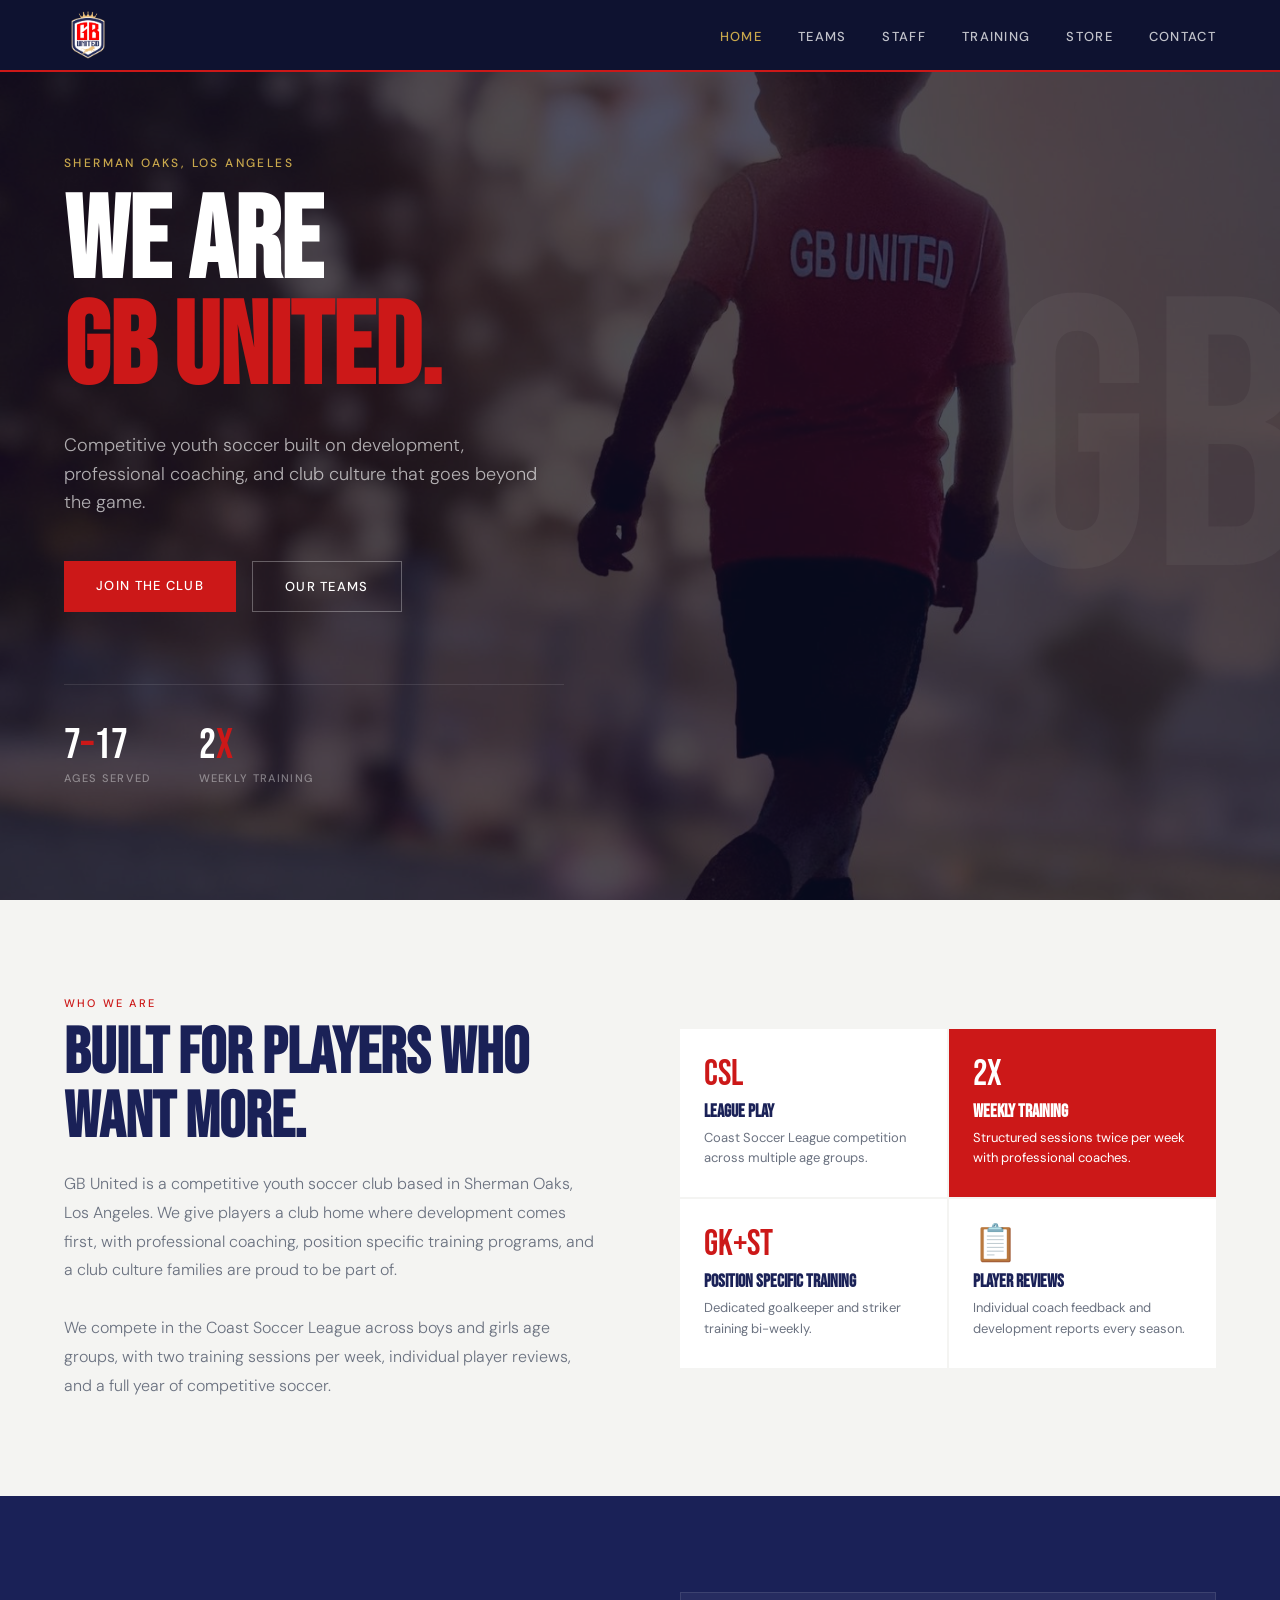
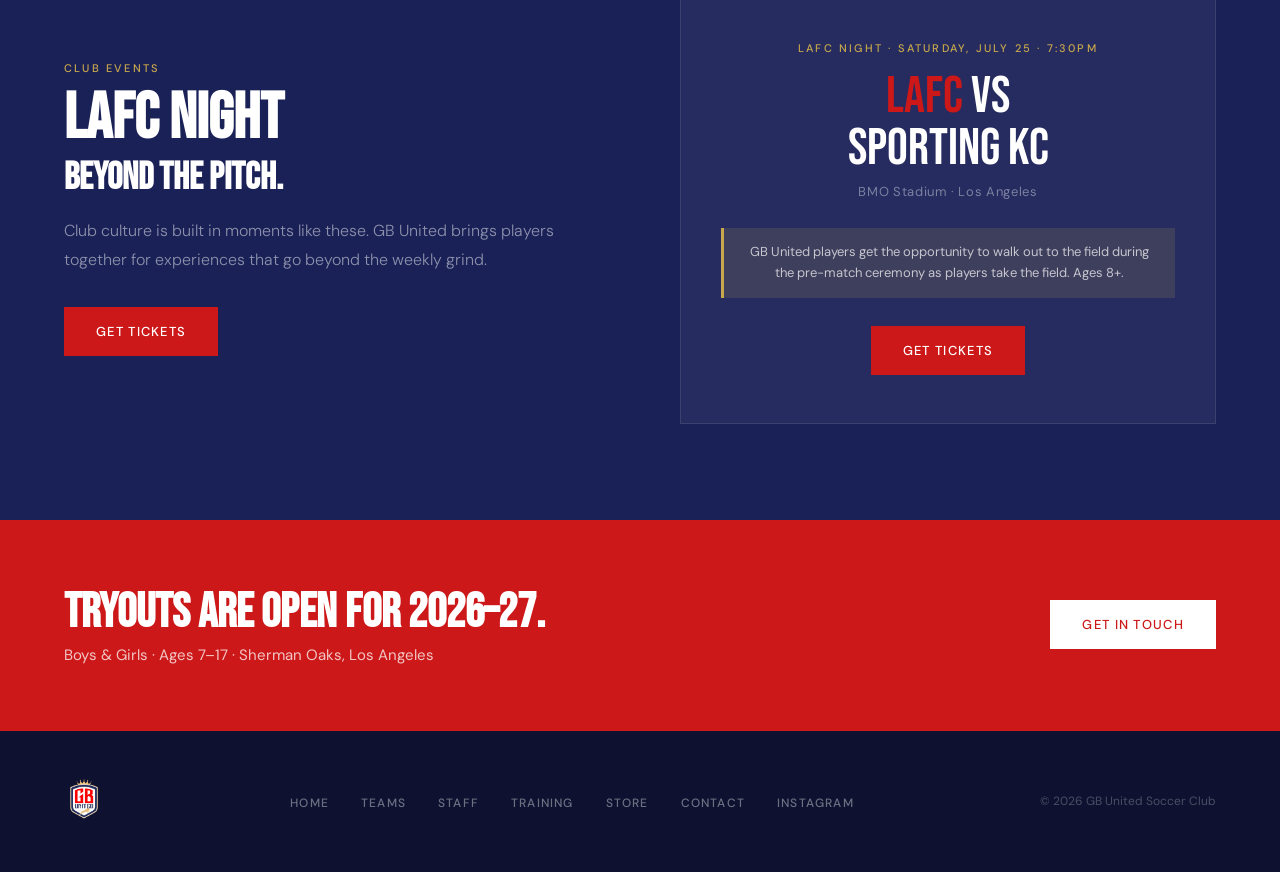
==== commit 2484268f: "Add files via upload" ====
--- a/index.html
+++ b/index.html
@@ -1,2512 +1,387 @@
 <!DOCTYPE html>
 <html lang="en">
 <head>
-<meta charset="UTF-8"/>
-<meta name="viewport" content="width=device-width,initial-scale=1,maximum-scale=1"/>
-<title>SWPL Soccer</title>
-<meta name="apple-mobile-web-app-capable" content="yes"/>
-<meta name="apple-mobile-web-app-status-bar-style" content="black-translucent"/>
-<meta name="apple-mobile-web-app-title" content="SWPL"/>
-<meta name="mobile-web-app-capable" content="yes"/>
-<link rel="manifest" href="manifest.json"/>
-<link rel="apple-touch-icon" href="https://kian-gbunited.github.io/SWPL-App/icon.png"/>
-<link rel="icon" type="image/png" sizes="192x192" href="https://kian-gbunited.github.io/SWPL-App/icon.png"/>
-<link rel="shortcut icon" href="https://kian-gbunited.github.io/SWPL-App/icon.png"/>
-<meta property="og:title" content="SWPL Soccer"/>
-<meta property="og:description" content="Southwest Premier League — schedules, standings, player stats and more."/>
-<meta property="og:image" content="https://kian-gbunited.github.io/SWPL-App/icon.png"/>
-<meta property="og:url" content="https://kian-gbunited.github.io/SWPL-App"/>
-<meta property="og:type" content="website"/>
-<meta name="twitter:card" content="summary"/>
-<meta name="twitter:image" content="https://kian-gbunited.github.io/SWPL-App/icon.png"/>
-<meta name="description" content="Official SWPL App — Standings, Schedule, Gameday, Register"/>
-<meta name="theme-color" content="#0d1c38"/>
-<link rel="icon" type="image/png" href="[data-uri]"/>
-<link rel="apple-touch-icon" href="[data-uri]"/>
-<link href="https://fonts.googleapis.com/css2?family=Bebas+Neue&family=Barlow:wght@400;500;600&family=Barlow+Condensed:wght@400;600;700;800&display=swap" rel="stylesheet"/>
+<meta charset="UTF-8">
+<meta name="viewport" content="width=device-width, initial-scale=1.0">
+<title>GB United — Sherman Oaks Youth Soccer Club</title>
+<link href="https://fonts.googleapis.com/css2?family=Bebas+Neue&family=DM+Sans:wght@300;400;500&display=swap" rel="stylesheet">
+  <link rel="icon" type="image/png" href="logo.png">
+  <link rel="stylesheet" href="style.css">
 <style>
-/* ═══════════════════════════════════════
-   SWPL APP V5 — BOLD REDESIGN
-   ═══════════════════════════════════════ */
-*{box-sizing:border-box;margin:0;padding:0}
-:root{
-  --navy:#0d1c38;
-  --navy2:#132040;
-  --navy3:#1a2d55;
-  --blue:#1e4394;
-  --blue2:#2552b8;
-  --orange:#f05a1a;
-  --orange2:#ff7133;
-  --orange3:#ff9a5c;
-  --white:#fff;
-  --off:#f3f4f8;
-  --text:#0f1724;
-  --muted:#636e85;
-  --border:rgba(0,0,0,.08);
-  --r:12px;
-  --header:60px;
-  --nav:64px;
-  --safe:env(safe-area-inset-bottom,0px);
-  --shadow:0 2px 12px rgba(0,0,0,.1);
-}
-html,body{height:100%;overflow:hidden;font-family:'Barlow',sans-serif;background:var(--navy);color:var(--text);-webkit-tap-highlight-color:transparent;-webkit-font-smoothing:antialiased}
-button{cursor:pointer;font-family:inherit}
-a{text-decoration:none}
-.hidden{display:none!important}
-img{display:block}
-
-/* ── SPLASH ── */
-#splash{position:fixed;inset:0;background:var(--navy);display:flex;flex-direction:column;align-items:center;justify-content:center;z-index:999;gap:0;transition:opacity .5s ease,transform .5s ease}
-#splash.out{opacity:0;transform:scale(1.05);pointer-events:none}
-.splash-inner{display:flex;flex-direction:column;align-items:center;gap:0;animation:rise .8s cubic-bezier(.22,1,.36,1) both}
-.splash-logo-wrap{position:relative;width:110px;height:110px;display:flex;align-items:center;justify-content:center}
-.splash-logo-bg{position:absolute;inset:0;background:radial-gradient(circle,rgba(240,90,26,.18) 0%,transparent 70%);border-radius:50%;animation:glowpulse 3s infinite}
-@keyframes glowpulse{0%,100%{transform:scale(1);opacity:.8}50%{transform:scale(1.15);opacity:1}}
-.splash-logo-wrap img{width:90px;height:auto;position:relative;z-index:1;filter:drop-shadow(0 0 20px rgba(240,90,26,.4))}
-.splash-wordmark{margin-top:18px;text-align:center}
-.splash-w1{font-family:'Bebas Neue',cursive;font-size:34px;letter-spacing:4px;color:var(--white);line-height:1;display:block}
-.splash-w2{font-family:'Barlow Condensed',sans-serif;font-size:12px;letter-spacing:5px;color:var(--orange2);text-transform:uppercase;display:block;margin-top:3px}
-.splash-divider{width:40px;height:2px;background:var(--orange);margin:20px auto;border-radius:2px;animation:expand .8s .5s cubic-bezier(.22,1,.36,1) both}
-@keyframes expand{from{width:0;opacity:0}to{width:40px;opacity:1}}
-.splash-season{font-family:'Barlow Condensed',sans-serif;font-size:11px;letter-spacing:3px;color:rgba(255,255,255,.35);text-transform:uppercase}
-.splash-bar-wrap{position:absolute;bottom:48px;left:50%;transform:translateX(-50%);width:120px;height:2px;background:rgba(255,255,255,.08);border-radius:2px;overflow:hidden}
-.splash-bar{height:100%;background:linear-gradient(90deg,var(--orange),var(--orange2));border-radius:2px;animation:loadbar 1.6s cubic-bezier(.4,0,.2,1) forwards}
-@keyframes rise{from{opacity:0;transform:translateY(28px)}to{opacity:1;transform:translateY(0)}}
-@keyframes loadbar{from{width:0}to{width:100%}}
-
-/* ── APP SHELL ── */
-#app{display:flex;flex-direction:column;height:100dvh;overflow:hidden;background:var(--off)}
-.page{display:none;animation:pin .22s ease both;padding-bottom:calc(var(--nav) + var(--safe) + 8px)}
-.page.active{display:block}
-@keyframes pin{from{opacity:0;transform:translateY(6px)}to{opacity:1;transform:translateY(0)}}
-
-/* ── HEADER ── */
-.hdr{height:var(--header);background:var(--navy);display:flex;align-items:center;justify-content:space-between;padding:0 16px;border-bottom:2px solid rgba(240,90,26,.6);flex-shrink:0;z-index:20;position:relative}
-.hdr::after{content:'';position:absolute;bottom:-1px;left:0;right:0;height:1px;background:linear-gradient(90deg,transparent,rgba(240,90,26,.4),transparent)}
-.hdr-brand{display:flex;align-items:center;gap:10px}
-.hdr-brand img{width:36px;height:auto}
-.hdr-title{font-family:'Bebas Neue',cursive;font-size:19px;letter-spacing:1.8px;color:var(--white);line-height:1}
-.hdr-season{font-family:'Barlow Condensed',sans-serif;font-size:9px;letter-spacing:2.5px;color:var(--orange2);text-transform:uppercase;margin-top:1px}
-.hdr-right{display:flex;align-items:center;gap:10px}
-.hbg-btn{width:36px;height:36px;background:rgba(255,255,255,.07);border:1px solid rgba(255,255,255,.12);border-radius:8px;display:flex;flex-direction:column;align-items:center;justify-content:center;gap:5px;padding:0;transition:.2s}
-.hbg-btn span{display:block;width:18px;height:1.5px;background:rgba(255,255,255,.8);border-radius:1px;transition:.25s}
-.hbg-btn.open span:nth-child(1){transform:translateY(6.5px) rotate(45deg)}
-.hbg-btn.open span:nth-child(2){opacity:0;transform:scaleX(0)}
-.hbg-btn.open span:nth-child(3){transform:translateY(-6.5px) rotate(-45deg)}
-
-/* ── DRAWER ── */
-.menu-overlay{position:fixed;inset:0;background:rgba(0,0,0,.65);z-index:30;display:none}
-.menu-overlay.open{display:block}
-.menu-drawer{position:fixed;top:0;right:0;bottom:0;width:270px;background:var(--navy);z-index:31;transform:translateX(100%);transition:transform .28s cubic-bezier(.22,1,.36,1);display:flex;flex-direction:column;overflow-y:auto}
-.menu-drawer.open{transform:translateX(0)}
-.menu-top{padding:20px 18px 16px;border-bottom:1px solid rgba(255,255,255,.07);display:flex;align-items:center;gap:11px}
-.menu-top img{width:42px;height:auto}
-.menu-top-title{font-family:'Bebas Neue',cursive;font-size:19px;letter-spacing:1.5px;color:var(--white);line-height:1.1}
-.menu-top-sub{font-family:'Barlow Condensed',sans-serif;font-size:10px;letter-spacing:2px;color:var(--orange2);text-transform:uppercase}
-.menu-items{flex:1;padding:8px 0}
-.mi{display:flex;align-items:center;gap:13px;padding:13px 20px;font-family:'Barlow Condensed',sans-serif;font-size:15px;font-weight:700;letter-spacing:.5px;color:rgba(255,255,255,.65);text-transform:uppercase;text-decoration:none;border:none;background:none;width:100%;transition:.18s;cursor:pointer}
-.mi:hover,.mi:active{background:rgba(255,255,255,.05);color:var(--white)}
-.mi.active{color:var(--orange2);border-left:3px solid var(--orange)}
-.mi svg{width:17px;height:17px;flex-shrink:0;opacity:.75}
-.mdiv{height:1px;background:rgba(255,255,255,.07);margin:4px 0}
-.menu-bottom{padding:16px 20px;border-top:1px solid rgba(255,255,255,.07)}
-.menu-contact{font-size:12px;color:rgba(255,255,255,.38);line-height:2;font-family:'Barlow Condensed',sans-serif}
-.menu-contact a{color:var(--orange2)}
-
-/* ── MAIN ── */
-.main{flex:1;overflow-y:auto;overflow-x:hidden;-webkit-overflow-scrolling:touch}
-
-/* ── PULL TO REFRESH ── */
-#ptr-bar{position:sticky;top:0;left:0;right:0;height:0;overflow:hidden;display:flex;align-items:center;justify-content:center;background:transparent;z-index:20;transition:height .2s ease;pointer-events:none}
-#ptr-bar.ptr-visible{height:52px}
-#ptr-spinner{width:24px;height:24px;border:3px solid rgba(255,255,255,.2);border-top-color:var(--gold,#d4a843);border-radius:50%;animation:ptr-spin .7s linear infinite;opacity:0;transition:opacity .2s}
-#ptr-bar.ptr-visible #ptr-spinner{opacity:1}
-@keyframes ptr-spin{to{transform:rotate(360deg)}}
-
-/* ── BOTTOM NAV ── */
-.bnav{height:calc(var(--nav) + var(--safe));padding-bottom:var(--safe);background:var(--navy);border-top:1px solid rgba(240,90,26,.35);display:flex;align-items:flex-start;padding-top:7px;flex-shrink:0;z-index:20}
-.nb{flex:1;display:flex;flex-direction:column;align-items:center;gap:3px;background:none;border:none;color:rgba(255,255,255,.38);font-family:'Barlow Condensed',sans-serif;font-size:9px;font-weight:700;letter-spacing:.8px;text-transform:uppercase;padding:3px 2px;transition:color .18s}
-.nb.active{color:var(--orange2)}
-.nb svg{width:20px;height:20px}
-.nb-center{position:relative}
-.nb-ring{width:48px;height:48px;border-radius:50%;background:linear-gradient(135deg,var(--orange),var(--orange2));display:flex;align-items:center;justify-content:center;margin-top:-22px;border:3px solid var(--navy);box-shadow:0 4px 14px rgba(240,90,26,.45)}
-.nb-ring svg{width:22px;height:22px;color:var(--white)}
-.nb.active .nb-ring{background:linear-gradient(135deg,var(--orange2),#ffb080)}
-
-/* ══════════════════════════════════════
-   HOME PAGE
-   ══════════════════════════════════════ */
-.home-hero{background:var(--navy);padding:24px 18px 22px;position:relative;overflow:hidden}
-.home-hero::before{content:'';position:absolute;top:-60px;right:-60px;width:200px;height:200px;border-radius:50%;background:radial-gradient(circle,rgba(240,90,26,.12),transparent 70%)}
-.home-hero::after{content:'';position:absolute;bottom:-40px;left:-40px;width:150px;height:150px;border-radius:50%;background:radial-gradient(circle,rgba(30,67,148,.25),transparent 70%)}
-.home-hero-inner{position:relative;z-index:1;display:flex;align-items:center;gap:14px}
-.home-hero-logo{width:60px;height:auto;filter:drop-shadow(0 3px 10px rgba(240,90,26,.35))}
-.home-hero-text{}
-.home-hero-eyebrow{font-family:'Barlow Condensed',sans-serif;font-size:10px;font-weight:700;letter-spacing:3px;color:var(--orange2);text-transform:uppercase;margin-bottom:3px}
-.home-hero-title{font-family:'Bebas Neue',cursive;font-size:28px;letter-spacing:2px;color:var(--white);line-height:1.05}
-.home-hero-sub{font-family:'Barlow Condensed',sans-serif;font-size:12px;letter-spacing:1px;color:rgba(255,255,255,.5);margin-top:3px}
-
-/* Region grid — 2 large on top, 2 smaller below */
-.region-section{padding:14px 14px 6px}
-.region-sec-label{font-family:'Barlow Condensed',sans-serif;font-size:10px;font-weight:700;letter-spacing:2.5px;text-transform:uppercase;color:var(--muted);margin-bottom:10px}
-.rg-top{display:grid;grid-template-columns:1fr 1fr;gap:10px;margin-bottom:10px}
-.rg-bot{display:grid;grid-template-columns:1fr 1fr;gap:10px}
-.rc{border-radius:var(--r);overflow:hidden;cursor:pointer;transition:transform .18s,box-shadow .18s;-webkit-tap-highlight-color:transparent;position:relative;text-decoration:none;display:block}
-.rc:active{transform:scale(.97)}
-.rc-lg{aspect-ratio:1/1}
-.rc-sm{aspect-ratio:1.1/1}
-.rc-bg{position:absolute;inset:0;background-size:cover;background-position:center}
-.rc-overlay{position:absolute;inset:0;background:linear-gradient(180deg,rgba(0,0,0,.08) 0%,rgba(0,0,0,.7) 100%)}
-.rc-logo{position:absolute;top:12px;left:12px;width:44px;height:44px;border-radius:8px;background:rgba(255,255,255,.1);backdrop-filter:blur(4px);display:flex;align-items:center;justify-content:center;overflow:hidden;border:1px solid rgba(255,255,255,.15)}
-.rc-logo-sm{width:36px;height:36px;top:10px;left:10px}
-.rc-logo img{width:100%;height:100%;object-fit:contain;padding:2px}
-.rc-bottom{position:absolute;bottom:0;left:0;right:0;padding:10px 12px}
-.rc-name{font-family:'Bebas Neue',cursive;font-size:18px;letter-spacing:1px;color:var(--white);line-height:1.1}
-.rc-name-sm{font-size:15px}
-.rc-area{font-family:'Barlow Condensed',sans-serif;font-size:10px;letter-spacing:.5px;color:rgba(255,255,255,.65);margin-top:1px}
-.rc-badge{position:absolute;top:8px;right:8px;background:rgba(240,90,26,.9);color:var(--white);font-family:'Barlow Condensed',sans-serif;font-size:8px;font-weight:700;letter-spacing:.8px;padding:2px 6px;border-radius:6px;text-transform:uppercase}
-
-/* Region color gradients */
-.rc-socal .rc-bg{background:linear-gradient(145deg,#1a3a6e 0%,#0d2050 100%)}
-.rc-nevada .rc-bg{background:linear-gradient(145deg,#7b1010 0%,#3d0000 100%)}
-.rc-pacific .rc-bg{background:linear-gradient(145deg,#0d6e40 0%,#053d22 100%)}
-.rc-sandiego .rc-bg{background:linear-gradient(145deg,#c04a00 0%,#5c2000 100%)}
-
-.home-news-section{padding:4px 14px 14px}
-.home-news-label{font-family:'Barlow Condensed',sans-serif;font-size:10px;font-weight:700;letter-spacing:2.5px;text-transform:uppercase;color:var(--muted);margin-bottom:10px}
-.hn-card{background:var(--white);border-radius:var(--r);overflow:hidden;margin-bottom:9px;box-shadow:var(--shadow);cursor:pointer;transition:transform .15s;display:flex;gap:0}
-.hn-card:active{transform:scale(.99)}
-.hn-img{width:90px;height:72px;flex-shrink:0;object-fit:cover;background:#e2e5ec}
-.hn-body{padding:10px 12px;flex:1;min-width:0}
-.hn-tag{font-family:'Barlow Condensed',sans-serif;font-size:9px;font-weight:700;letter-spacing:1.5px;text-transform:uppercase;color:var(--orange);margin-bottom:3px}
-.hn-title{font-size:12px;font-weight:600;color:var(--text);line-height:1.35;display:-webkit-box;-webkit-line-clamp:2;-webkit-box-orient:vertical;overflow:hidden}
-.hn-date{font-size:11px;color:var(--muted);margin-top:4px}
-
-/* ══════════════════════════════════════
-   PAGE HERO VARIANT
-   ══════════════════════════════════════ */
-.pg-hero{background:var(--navy);padding:18px 18px 16px;border-bottom:1px solid rgba(240,90,26,.3);position:relative;overflow:hidden}
-.pg-hero::after{content:'';position:absolute;right:-30px;top:-30px;width:110px;height:110px;border-radius:50%;background:radial-gradient(circle,rgba(240,90,26,.1),transparent 70%)}
-.pg-hero-title{font-family:'Bebas Neue',cursive;font-size:26px;letter-spacing:2px;color:var(--white);position:relative;z-index:1}
-.pg-hero-sub{font-family:'Barlow Condensed',sans-serif;font-size:10px;letter-spacing:2px;color:var(--orange2);text-transform:uppercase;margin-top:2px;position:relative;z-index:1}
-
-/* ── TABS ── */
-.tabs{display:flex;gap:5px;padding:9px 12px;background:var(--navy2);overflow-x:auto;scrollbar-width:none;border-bottom:1px solid rgba(255,255,255,.05)}
-.tabs::-webkit-scrollbar{display:none}
-.tb{font-family:'Barlow Condensed',sans-serif;font-size:11px;font-weight:700;letter-spacing:.8px;text-transform:uppercase;padding:5px 13px;border-radius:20px;border:1px solid transparent;background:transparent;color:rgba(255,255,255,.45);white-space:nowrap;transition:.18s;cursor:pointer}
-.tb.active{background:var(--orange);border-color:var(--orange);color:var(--white)}
-
-/* ══════════════════════════════════════
-   STANDINGS
-   ══════════════════════════════════════ */
-.div-row{display:flex;align-items:center;justify-content:space-between;padding:9px 14px;background:var(--white);border-bottom:0.5px solid var(--border)}
-.div-sel{font-family:'Barlow Condensed',sans-serif;font-size:13px;font-weight:700;color:var(--text);background:none;border:0.5px solid rgba(0,0,0,.15);border-radius:7px;padding:5px 26px 5px 10px;appearance:none;-webkit-appearance:none;background-image:url("data:image/svg+xml,%3Csvg xmlns='http://www.w3.org/2000/svg' width='10' height='6'%3E%3Cpath d='M0 0l5 6 5-6z' fill='%236b7280'/%3E%3C/svg%3E");background-repeat:no-repeat;background-position:right 8px center}
-.upd-label{font-size:10px;color:var(--muted);font-family:'Barlow Condensed',sans-serif}
-.tbl-scroll{overflow-x:auto;background:var(--white)}
-.stbl{width:100%;min-width:500px;border-collapse:collapse;font-size:12px}
-.stbl th{font-family:'Barlow Condensed',sans-serif;font-size:9px;font-weight:700;letter-spacing:1.5px;text-transform:uppercase;color:var(--muted);text-align:center;padding:7px 5px;border-bottom:1.5px solid var(--border);background:var(--white);position:sticky;top:0;z-index:2}
-.stbl th:nth-child(2){text-align:left}
-.stbl td{padding:9px 5px;text-align:center;border-bottom:0.5px solid var(--border);color:var(--text);font-variant-numeric:tabular-nums}
-.stbl td:nth-child(2){text-align:left}
-.stbl tbody tr:hover td{background:rgba(240,90,26,.03)}
-#std-sec-playerstats .stbl{width:auto;min-width:unset}
-.td-clu{display:flex;align-items:center;gap:7px;font-weight:500;font-size:12px;white-space:nowrap}
-.team-crest{width:24px;height:24px;border-radius:4px;object-fit:contain;flex-shrink:0;background:var(--off)}
-.team-crest-placeholder{width:24px;height:24px;border-radius:4px;flex-shrink:0;display:flex;align-items:center;justify-content:center;font-family:'Barlow Condensed',sans-serif;font-size:9px;font-weight:700;color:#fff}
-.td-pts{font-weight:700;font-size:14px;color:var(--blue)}
-.fps{display:flex;gap:2px;justify-content:center}
-.fp{width:8px;height:8px;border-radius:50%;display:inline-block}
-.fp-W{background:#1d9e75}.fp-D{background:var(--orange)}.fp-L{background:#c0392b}
-tr.zp td:first-child{box-shadow:inset 3px 0 0 #1d9e75}
-tr.zc td:first-child{box-shadow:inset 3px 0 0 var(--orange)}
-tr.zr td:first-child{box-shadow:inset 3px 0 0 #c0392b}
-
-/* STD SECTION SYSTEM */
-.std-section { display:none; }
-.std-section.active { display:block; }
-.tbl-wrap-hidden, .std-legend-hidden, .div-row-hidden { display:none; }
-
-/* TEAMS GRID */
-.teams-grid { display:grid; grid-template-columns:1fr 1fr; gap:10px; padding:12px; }
-.team-tile { background:#fff; border-radius:10px; border:0.5px solid var(--border); 
-             padding:14px 12px; text-align:center; box-shadow:0 1px 4px rgba(0,0,0,.06);
-             cursor:pointer; transition:transform .15s; }
-.team-tile:active { transform:scale(.98); }
-.team-tile img { width:52px; height:52px; object-fit:contain; margin:0 auto 8px; display:block; border-radius:8px; background:var(--off); }
-.team-tile-ph { width:52px; height:52px; border-radius:8px; margin:0 auto 8px; display:flex; align-items:center; justify-content:center; font-family:'Barlow Condensed',sans-serif; font-size:12px; font-weight:700; color:#fff; }
-.team-tile-name { font-size:11px; font-weight:600; color:var(--text); line-height:1.3; }
-.team-tile-div { font-family:'Barlow Condensed',sans-serif; font-size:9px; font-weight:700; letter-spacing:.5px; text-transform:uppercase; color:var(--muted); margin-top:3px; }
-
-.std-legend{display:flex;gap:12px;padding:9px 14px;background:var(--white);border-top:0.5px solid var(--border);flex-wrap:wrap}
-.leg{display:flex;align-items:center;gap:4px;font-size:10px;color:var(--muted);font-family:'Barlow Condensed',sans-serif;font-weight:700;letter-spacing:.5px;text-transform:uppercase}
-.leg::before{content:'';display:inline-block;width:7px;height:7px;border-radius:2px}
-.leg.p::before{background:#1d9e75}.leg.c::before{background:var(--orange)}.leg.r::before{background:#c0392b}
-
-/* ══════════════════════════════════════
-   SCHEDULE — COMPACT
-   ══════════════════════════════════════ */
-.wknav{display:flex;align-items:center;justify-content:space-between;padding:8px 14px;background:var(--white);border-bottom:0.5px solid var(--border)}
-.wkbtn{width:30px;height:30px;border-radius:50%;border:0.5px solid rgba(0,0,0,.15);background:none;color:var(--text);font-size:13px;display:flex;align-items:center;justify-content:center}
-.wklbl{font-family:'Barlow Condensed',sans-serif;font-weight:700;font-size:13px;color:var(--text)}
-.fix-list{padding:10px 12px;display:flex;flex-direction:column;gap:8px}
-.fdh{font-family:'Barlow Condensed',sans-serif;font-size:10px;font-weight:700;letter-spacing:1.5px;text-transform:uppercase;color:var(--muted);padding:2px 2px 7px}
-.fc{background:var(--white);border-radius:var(--r);border:0.5px solid var(--border);overflow:hidden;box-shadow:0 1px 4px rgba(0,0,0,.06)}
-/* Compact fixture layout */
-.fc-inner{display:flex;align-items:stretch;gap:0}
-.fc-teams{flex:1;padding:10px 12px;display:flex;flex-direction:column;gap:5px}
-.fc-team-row{display:flex;align-items:center;gap:8px}
-.fc-crest{width:20px;height:20px;border-radius:3px;object-fit:contain;flex-shrink:0;background:var(--off)}
-.fc-crest-ph{width:20px;height:20px;border-radius:3px;flex-shrink:0;display:flex;align-items:center;justify-content:center;font-size:7px;font-weight:700;color:#fff}
-.fc-tname{font-size:13px;font-weight:500;color:var(--text);flex:1}
-.fc-goals{font-family:'Bebas Neue',cursive;font-size:18px;color:var(--text);min-width:18px;text-align:right}
-.fc-side{display:flex;flex-direction:column;align-items:flex-end;justify-content:center;gap:4px;padding:10px 12px;border-left:0.5px solid var(--border);min-width:90px;flex-shrink:0}
-.fc-div{font-family:'Barlow Condensed',sans-serif;font-size:9px;font-weight:700;letter-spacing:.5px;text-transform:uppercase;background:rgba(30,67,148,.08);color:var(--blue);padding:2px 6px;border-radius:6px;text-align:center}
-.fc-time{font-size:11px;color:var(--muted);font-family:'Barlow Condensed',sans-serif;font-weight:600;text-align:right}
-.fc-venue{font-size:10px;color:var(--muted);text-align:right;line-height:1.3;max-width:88px}
-.fc-status{font-family:'Barlow Condensed',sans-serif;font-size:9px;font-weight:700;letter-spacing:.5px;padding:2px 6px;border-radius:6px;text-align:center}
-.s-up{background:rgba(29,158,117,.1);color:#1d9e75}
-.s-fin{background:rgba(100,110,125,.1);color:var(--muted)}
-
-/* ══════════════════════════════════════
-   GAMEDAY
-   ══════════════════════════════════════ */
-.gd-panel{display:none;padding:12px 14px 4px}
-.gd-panel.active{display:block}
-.gd-card{background:var(--white);border-radius:var(--r);border:0.5px solid var(--border);padding:15px;margin-bottom:10px;box-shadow:0 1px 4px rgba(0,0,0,.06)}
-.gd-card-title{font-family:'Barlow Condensed',sans-serif;font-size:14px;font-weight:700;color:var(--text);letter-spacing:.3px;margin-bottom:11px;display:flex;align-items:center;gap:7px}
-.gd-tl{display:flex;flex-direction:column;gap:0}
-.gd-tl-row{display:flex;gap:11px;padding:8px 0;border-bottom:0.5px solid var(--border);align-items:flex-start;font-size:12px;color:var(--text);line-height:1.4}
-.gd-tl-row:last-child{border-bottom:none}
-.gd-tl-t{font-family:'Bebas Neue',cursive;font-size:16px;color:var(--blue);min-width:52px;text-align:right;line-height:1.2;flex-shrink:0}
-.gd-list{list-style:none;display:flex;flex-direction:column;gap:7px}
-.gd-list li{font-size:12px;color:var(--text);padding-left:13px;position:relative;line-height:1.4}
-.gd-list li::before{content:'';position:absolute;left:0;top:7px;width:5px;height:5px;border-radius:50%;background:var(--orange)}
-.gd-ol{padding-left:18px;display:flex;flex-direction:column;gap:8px}
-.gd-ol li{font-size:12px;color:var(--text);line-height:1.4}
-.gd-alert{background:rgba(240,90,26,.07);border:0.5px solid rgba(240,90,26,.25);border-radius:8px;padding:9px 11px;font-size:11px;color:var(--text);line-height:1.5;margin-top:11px}
-.gd-link{display:inline-flex;align-items:center;gap:5px;margin-top:11px;font-family:'Barlow Condensed',sans-serif;font-size:11px;font-weight:700;letter-spacing:.5px;text-transform:uppercase;color:var(--white);background:var(--navy);padding:7px 13px;border-radius:7px;text-decoration:none}
-.ref-tbl{border:0.5px solid var(--border);border-radius:8px;overflow:hidden}
-.rtrow{display:grid;grid-template-columns:1fr 1fr 1fr 1fr;padding:8px 11px;border-bottom:0.5px solid var(--border);font-size:12px;gap:4px;align-items:center}
-.rtrow:last-child{border-bottom:none}
-.rtrow.hdr{background:rgba(30,67,148,.04);font-family:'Barlow Condensed',sans-serif;font-size:9px;font-weight:700;letter-spacing:1.2px;text-transform:uppercase;color:var(--muted)}
-.ramt{font-weight:700;color:var(--blue)}
-
-/* ══════════════════════════════════════
-   REGISTER
-   ══════════════════════════════════════ */
-.reg-hero-section{background:var(--navy);position:relative;overflow:hidden;padding:28px 18px 24px;text-align:center}
-.reg-hero-section::before{content:'';position:absolute;inset:0;background:radial-gradient(ellipse at 50% 0%,rgba(240,90,26,.18) 0%,transparent 70%)}
-.reg-hero-logo{width:60px;height:auto;margin:0 auto 14px;position:relative;z-index:1;filter:drop-shadow(0 3px 14px rgba(240,90,26,.4))}
-.reg-hero-title{font-family:'Bebas Neue',cursive;font-size:30px;letter-spacing:2.5px;color:var(--white);position:relative;z-index:1;line-height:1}
-.reg-hero-sub{font-family:'Barlow Condensed',sans-serif;font-size:12px;letter-spacing:2px;color:var(--orange2);text-transform:uppercase;margin-top:5px;position:relative;z-index:1}
-.reg-content{padding:16px 14px}
-.reg-cta-card{background:linear-gradient(135deg,var(--blue) 0%,var(--navy) 100%);border-radius:var(--r);padding:20px;margin-bottom:14px;position:relative;overflow:hidden;border:1px solid rgba(240,90,26,.25)}
-.reg-cta-card::after{content:'';position:absolute;top:-30px;right:-30px;width:120px;height:120px;border-radius:50%;background:rgba(240,90,26,.08)}
-.reg-cta-tagline{font-family:'Bebas Neue',cursive;font-size:22px;letter-spacing:1.5px;color:var(--white);margin-bottom:4px;position:relative;z-index:1}
-.reg-cta-desc{font-size:13px;color:rgba(255,255,255,.65);line-height:1.5;margin-bottom:16px;position:relative;z-index:1}
-.reg-cta-btn{width:100%;padding:14px;border-radius:var(--r);background:var(--orange);color:var(--white);font-family:'Barlow Condensed',sans-serif;font-size:15px;font-weight:700;letter-spacing:1.5px;text-transform:uppercase;border:none;cursor:pointer;position:relative;z-index:1;display:flex;align-items:center;justify-content:center;gap:8px;transition:.2s}
-.reg-cta-btn:active{background:var(--orange2);transform:scale(.99)}
-.reg-promo-grid{display:grid;grid-template-columns:1fr 1fr;gap:8px}
-.reg-promo-tile{background:var(--white);border-radius:var(--r);padding:14px;border:0.5px solid var(--border);box-shadow:0 1px 4px rgba(0,0,0,.06);text-align:center}
-.rpt-icon{font-size:22px;margin-bottom:7px}
-.rpt-title{font-family:'Barlow Condensed',sans-serif;font-size:12px;font-weight:700;color:var(--text);letter-spacing:.3px;margin-bottom:4px}
-.rpt-desc{font-size:11px;color:var(--muted);line-height:1.4}
-
-/* ══════════════════════════════════════
-   NEWS
-   ══════════════════════════════════════ */
-.nf-bar{display:flex;gap:5px;padding:8px 12px;background:var(--white);border-bottom:0.5px solid var(--border);overflow-x:auto;scrollbar-width:none}
-.nf-bar::-webkit-scrollbar{display:none}
-.nfbtn{font-family:'Barlow Condensed',sans-serif;font-size:10px;font-weight:700;letter-spacing:.5px;text-transform:uppercase;padding:5px 11px;border-radius:20px;border:0.5px solid rgba(0,0,0,.15);background:none;color:var(--muted);white-space:nowrap;cursor:pointer;transition:.18s}
-.nfbtn.active{background:var(--navy);color:var(--orange2);border-color:var(--navy)}
-.news-feat{margin:12px;border-radius:var(--r);overflow:hidden;position:relative;min-height:170px;display:flex;flex-direction:column;justify-content:flex-end;cursor:pointer}
-.nf-feat-bg{position:absolute;inset:0;object-fit:cover;width:100%;height:100%;background:#1a3a6e}
-.nf-feat-grad{position:absolute;inset:0;background:linear-gradient(0deg,rgba(0,0,0,.85) 0%,rgba(0,0,0,.15) 100%)}
-.nf-feat-body{position:relative;z-index:1;padding:14px 14px 16px}
-.nf-feat-tag{font-family:'Barlow Condensed',sans-serif;font-size:9px;font-weight:700;letter-spacing:1.5px;text-transform:uppercase;color:var(--orange2);margin-bottom:4px}
-.nf-feat-title{font-family:'Barlow Condensed',sans-serif;font-size:17px;font-weight:700;color:var(--white);line-height:1.25}
-.nf-feat-date{font-size:10px;color:rgba(255,255,255,.5);margin-top:4px}
-.news-grid{padding:0 12px 12px;display:flex;flex-direction:column;gap:9px}
-.nc{background:var(--white);border-radius:var(--r);display:flex;overflow:hidden;box-shadow:0 1px 4px rgba(0,0,0,.06);cursor:pointer;transition:transform .15s}
-.nc:active{transform:scale(.99)}
-.nc-img{width:88px;height:70px;object-fit:cover;flex-shrink:0;background:#e2e5ec}
-.nc-body{padding:10px 12px;flex:1;min-width:0}
-.nc-tag{font-family:'Barlow Condensed',sans-serif;font-size:9px;font-weight:700;letter-spacing:1px;text-transform:uppercase;color:var(--orange);margin-bottom:2px}
-.nc-title{font-size:12px;font-weight:600;color:var(--text);line-height:1.35;display:-webkit-box;-webkit-line-clamp:2;-webkit-box-orient:vertical;overflow:hidden}
-.nc-date{font-size:10px;color:var(--muted);margin-top:4px}
-
-/* ══════════════════════════════════════
-   IN-APP BROWSER
-   ══════════════════════════════════════ */
-#iab{position:fixed;inset:0;background:var(--navy);z-index:200;display:flex;flex-direction:column}#iab-frame-wrap{flex:1;overflow:hidden;position:relative;width:100%}
-#iab.hidden{display:none}
-.iab-bar{height:52px;background:var(--navy);border-bottom:1px solid rgba(255,255,255,.08);display:flex;align-items:center;gap:8px;padding:0 13px;flex-shrink:0}
-.iab-bar img{height:28px;width:auto}
-.iab-url{flex:1;font-family:'Barlow Condensed',sans-serif;font-size:11px;color:rgba(255,255,255,.4);overflow:hidden;text-overflow:ellipsis;white-space:nowrap;padding:0 6px}
-.iab-close{width:30px;height:30px;border-radius:50%;background:rgba(255,255,255,.08);border:none;color:rgba(255,255,255,.7);font-size:14px;display:flex;align-items:center;justify-content:center;cursor:pointer;flex-shrink:0}
-#iab-frame{flex:1;border:none;width:100%;background:#fff}
-
-/* ── TOAST ── */
-.toast{position:fixed;bottom:calc(var(--nav) + 12px);left:50%;transform:translateX(-50%);background:var(--navy);color:var(--white);border:0.5px solid rgba(240,90,26,.4);border-radius:30px;padding:9px 20px;font-family:'Barlow Condensed',sans-serif;font-size:12px;font-weight:700;letter-spacing:.5px;z-index:200;white-space:nowrap;animation:tin .3s ease}
-@keyframes tin{from{opacity:0;transform:translateX(-50%) translateY(10px)}to{opacity:1;transform:translateX(-50%) translateY(0)}}
-
-/* ── MISC UTILS ── */
-.contact-row{display:flex;align-items:flex-start;gap:11px;padding:10px 0;border-bottom:0.5px solid var(--border)}
-.contact-row:last-child{border-bottom:none}
-.cr-region{font-family:'Barlow Condensed',sans-serif;font-size:9px;font-weight:700;letter-spacing:.8px;text-transform:uppercase;color:var(--muted);min-width:80px;padding-top:2px}
-
-/* ── 9-REGION GRID ── */
-.rg-row-top,.rg-row-mid,.rg-row-bot{display:flex;gap:8px;margin-bottom:8px}
-.rc{flex:1;border-radius:10px;overflow:hidden;cursor:pointer;position:relative;
-    transition:transform .18s;-webkit-tap-highlight-color:transparent;min-height:100px}
-.rc.rc-lg{aspect-ratio:.9/1}
-.rc.rc-md{aspect-ratio:1/1}
-.rc.rc-sm{aspect-ratio:1.05/1}
-.rc:active{transform:scale(.97)}
-.rc-photo{position:absolute;inset:0;background-size:cover;background-position:center}
-.rc-overlay{position:absolute;inset:0;background:linear-gradient(0deg,rgba(0,0,0,.8) 0%,rgba(0,0,0,.08) 55%)}
-.rc-logo-wrap{position:absolute;top:10px;left:50%;transform:translateX(-50%);
-              width:46px;height:46px;border-radius:50%;
-              background:rgba(255,255,255,.18);backdrop-filter:blur(6px);
-              display:flex;align-items:center;justify-content:center;overflow:hidden;
-              border:1.5px solid rgba(255,255,255,.25)}
-.rc-logo-sm{width:36px;height:36px;top:8px}
-.rc-logo-wrap img{width:100%;height:100%;object-fit:contain;padding:3px}
-.rc-foot{position:absolute;bottom:0;left:0;right:0;padding:7px 6px 9px;text-align:center}
-.rc-name{font-family:'Bebas Neue',cursive;font-size:16px;letter-spacing:1.5px;
-         color:#fff;line-height:1;text-shadow:0 1px 4px rgba(0,0,0,.6);display:block}
-.rc-name-sm{font-size:12px;letter-spacing:1px}
-/* Teams grid */
-.teams-grid{display:grid;grid-template-columns:1fr 1fr;gap:10px;padding:12px}
-.team-tile{background:#fff;border-radius:10px;border:0.5px solid var(--border);
-           padding:14px 12px;text-align:center;box-shadow:0 1px 4px rgba(0,0,0,.06);cursor:pointer;transition:transform .15s}
-.team-tile:active{transform:scale(.98)}
-.team-tile img{width:52px;height:52px;object-fit:contain;margin:0 auto 8px;display:block;border-radius:8px;background:var(--off)}
-.team-tile-ph{width:52px;height:52px;border-radius:8px;margin:0 auto 8px;display:flex;align-items:center;justify-content:center;font-family:'Barlow Condensed',sans-serif;font-size:12px;font-weight:700;color:#fff}
-.team-tile-name{font-size:11px;font-weight:600;color:var(--text);line-height:1.3}
-.team-tile-div{font-family:'Barlow Condensed',sans-serif;font-size:9px;font-weight:700;letter-spacing:.5px;text-transform:uppercase;color:var(--muted);margin-top:3px}
-.std-section{display:none!important}.std-section.active{display:block!important}
-
-/* ── 9-REGION GRID (screenshot exact match) ── */
-.region-grid-9{display:grid;grid-template-columns:1fr 1fr 1fr;grid-template-rows:auto auto auto;gap:8px}
-.rcard9{border-radius:12px;overflow:hidden;cursor:pointer;position:relative;
-        aspect-ratio:0.82/1;transition:transform .18s,filter .18s;
-        -webkit-tap-highlight-color:transparent;display:flex;flex-direction:column;
-        justify-content:flex-end}
-.rcard9:active{transform:scale(.96);filter:brightness(.9)}
-.rcard9-photo{position:absolute;inset:0;background-size:cover;background-position:center;z-index:0}
-/* Dark overlay gradient from bottom */
-.rcard9::after{content:'';position:absolute;inset:0;
-               background:linear-gradient(0deg,rgba(0,0,0,.72) 0%,rgba(0,0,0,.12) 55%,rgba(0,0,0,.04) 100%);
-               z-index:1;border-radius:12px}
-.rcard9-logo{position:absolute;top:50%;left:50%;transform:translate(-50%,-62%);
-             width:52px;height:52px;z-index:2}
-.rcard9-logo svg{width:100%;height:100%}
-.rcard9-name{font-family:'Bebas Neue',cursive;font-size:16px;letter-spacing:2px;
-             color:#fff;text-align:left;padding:0 10px 9px;position:relative;z-index:2;
-             text-shadow:0 2px 6px rgba(0,0,0,.7)}
-.rcard9-active .rcard9-name::after{content:' ›';color:rgba(255,255,255,.6);font-size:14px}
-
-
-/* ── BACK BUTTON ── */
-.back-btn{display:inline-flex;align-items:center;gap:5px;background:rgba(255,255,255,.1);
-          border:1px solid rgba(255,255,255,.2);border-radius:20px;
-          color:rgba(255,255,255,.85);font-family:'Barlow Condensed',sans-serif;
-          font-size:12px;font-weight:700;letter-spacing:.8px;text-transform:uppercase;
-          padding:5px 12px 5px 8px;cursor:pointer;margin-bottom:10px;transition:.18s}
-.back-btn:active{background:rgba(255,255,255,.2)}
-.back-btn-light{color:rgba(255,255,255,.85);background:rgba(0,0,0,.25);border-color:rgba(255,255,255,.25)}
-
-
-/* logo shown as-is, not in a circle container */
-}
-.r9-label {
-  position: relative;
-  z-index: 2;
-  font-family: 'Bebas Neue', cursive;
-  font-size: 15px;
-  letter-spacing: 2px;
-  color: #fff;
-  text-shadow: 0 2px 8px rgba(0,0,0,.8);
-  padding: 0 6px 8px;
-  text-align: center;
-  width: 100%;
-}
-
-
-/* ── COMPACT FIXTURE CARD ── */
-.fc{background:#fff;border-radius:var(--r);border:0.5px solid var(--border);margin-bottom:7px;box-shadow:0 1px 4px rgba(0,0,0,.06)}
-.fc-compact{padding:10px 12px}
-.fc-compact-top{display:flex;align-items:center;justify-content:space-between;gap:8px;margin-bottom:5px}
-.fc-teams-inline{display:flex;align-items:center;gap:6px;flex:1;min-width:0;flex-wrap:nowrap}
-.fc-tname{font-size:12px;font-weight:500;color:var(--text);white-space:nowrap;overflow:hidden;text-overflow:ellipsis;max-width:90px}
-.fc-vs{font-family:'Bebas Neue',cursive;font-size:15px;color:var(--muted);flex-shrink:0;padding:0 2px}
-.fc-score{font-family:'Bebas Neue',cursive;font-size:18px;color:var(--text);flex-shrink:0;padding:0 4px}
-.fc-crest{width:20px;height:20px;border-radius:3px;object-fit:contain;flex-shrink:0;background:var(--off)}
-.fc-crest-ph{width:20px;height:20px;border-radius:3px;flex-shrink:0;display:flex;align-items:center;justify-content:center;font-size:7px;font-weight:700;color:#fff}
-.fc-compact-bot{display:flex;gap:8px;flex-wrap:wrap;align-items:center}
-.fc-meta{font-family:'Barlow Condensed',sans-serif;font-size:10px;color:var(--muted);font-weight:600;letter-spacing:.3px}
-.fc-venue-txt{color:var(--muted);max-width:140px;white-space:nowrap;overflow:hidden;text-overflow:ellipsis}
-.fc-status{font-family:'Barlow Condensed',sans-serif;font-size:9px;font-weight:700;letter-spacing:.5px;padding:2px 7px;border-radius:6px;flex-shrink:0}
-.s-up{background:rgba(29,158,117,.1);color:#1d9e75}
-.s-fin{background:rgba(100,110,125,.1);color:var(--muted)}
-
-
-/* MATCH REPORT BUTTON */
-.match-report-btn{
-  display:flex;align-items:center;justify-content:center;gap:9px;
-  width:100%;padding:14px;margin-bottom:12px;
-  background:linear-gradient(135deg,var(--blue),var(--navy));
-  color:var(--white);border:none;border-radius:var(--r);
-  font-family:'Barlow Condensed',sans-serif;font-size:15px;
-  font-weight:700;letter-spacing:1.5px;text-transform:uppercase;
-  cursor:pointer;box-shadow:0 3px 12px rgba(13,28,56,.3);
-  transition:.18s;
-}
-.match-report-btn:active{transform:scale(.99);opacity:.92}
-
-
-/* ═══ 2-COLUMN REGION GRID ═══ */
-.rg2{display:grid;grid-template-columns:1fr 1fr;gap:10px}
-.rc2{border-radius:14px;overflow:hidden;cursor:pointer;
-     -webkit-tap-highlight-color:rgba(255,255,255,.15);
-     transition:transform .15s,box-shadow .15s;
-     box-shadow:0 3px 14px rgba(0,0,0,.3);position:relative}
-.rc2:active{transform:scale(.97)}
-.rc2-img{width:100%;height:auto;display:block;border-radius:14px}
-.rc2-soon{opacity:.85}
-.rc2-center-wrap{grid-column:1/-1;display:flex;justify-content:center}
-.rc2-center-wrap .rc2{width:50%}
-
-
-/* IAB iframe scaling - render at desktop width, scale to fit phone */
-#iab-frame{
-  width: 980px !important;
-  transform-origin: top left;
-  flex: none !important;
-}
-#iab-frame-wrap{
-  width: 100%;
-  flex: 1;
-  overflow: hidden;
-  position: relative;
-}
-
-
-/* ── DISCIPLINARY CARD RECORDS ── */
-.card-rec{background:#fff;border-radius:10px;border:0.5px solid var(--border);
-          padding:13px 14px;margin-bottom:9px;box-shadow:0 1px 4px rgba(0,0,0,.06)}
-.card-rec-top{display:flex;align-items:center;justify-content:space-between;margin-bottom:7px}
-.card-badge{font-family:'Barlow Condensed',sans-serif;font-size:11px;font-weight:700;
-            letter-spacing:.5px;padding:3px 9px;border-radius:20px}
-.card-red{background:rgba(192,57,43,.1);color:#c0392b}
-.card-yellow{background:rgba(245,200,0,.15);color:#8a7000}
-.card-rec-date{font-size:11px;color:var(--muted);font-family:'Barlow Condensed',sans-serif;font-weight:600}
-.card-rec-name{font-size:14px;font-weight:700;color:var(--text);margin-bottom:2px}
-.card-rec-club{font-size:12px;color:var(--muted);margin-bottom:7px;
-               font-family:'Barlow Condensed',sans-serif;font-weight:600;letter-spacing:.3px}
-.card-rec-detail{font-size:12px;color:var(--text);line-height:1.5;margin-bottom:2px}
-.card-rec-notes{color:var(--muted);font-style:italic;margin-top:4px}
-
-
-/* ── DIRECTIONS BUTTON ── */
-.dir-btn{
-  display:inline-flex;align-items:center;gap:4px;
-  background:rgba(26,58,110,.08);border:0.5px solid rgba(26,58,110,.2);
-  color:var(--blue);border-radius:20px;padding:3px 10px;
-  font-family:'Barlow Condensed',sans-serif;font-size:10px;
-  font-weight:700;letter-spacing:.5px;text-transform:uppercase;
-  cursor:pointer;margin-top:4px;transition:.15s;
-  -webkit-tap-highlight-color:transparent;
-}
-.dir-btn:active{background:rgba(26,58,110,.18)}
-
+  .hero {
+    min-height: 100vh;
+    background: url('hero.jpg') center center / cover no-repeat;
+    display: flex;
+    align-items: center;
+    padding: 120px 5% 80px;
+    position: relative;
+    overflow: hidden;
+  }
+
+  .hero::after {
+    content: '';
+    position: absolute;
+    inset: 0;
+    background: rgba(10, 14, 40, 0.72);
+    z-index: 1;
+  }
+
+  .hero::before {
+    content: 'GB';
+    position: absolute;
+    right: -2%;
+    top: 50%;
+    transform: translateY(-50%);
+    font-family: 'Bebas Neue', sans-serif;
+    font-size: clamp(200px, 30vw, 420px);
+    color: rgba(255,255,255,0.04);
+    line-height: 1;
+    pointer-events: none;
+    z-index: 2;
+  }
+
+  .hero-content { max-width: 700px; position: relative; z-index: 3; }
+
+  .hero-eyebrow {
+    font-size: 12px;
+    font-weight: 500;
+    letter-spacing: 0.2em;
+    text-transform: uppercase;
+    color: var(--gold);
+    margin-bottom: 20px;
+    animation: fadeUp 0.6s ease both;
+  }
+
+  .hero h1 {
+    font-family: 'Bebas Neue', sans-serif;
+    font-size: clamp(56px, 9vw, 120px);
+    line-height: 0.92;
+    color: var(--white);
+    margin-bottom: 28px;
+    animation: fadeUp 0.6s 0.1s ease both;
+  }
+
+  .hero h1 span { color: var(--red); }
+
+  .hero-sub {
+    font-size: 18px;
+    font-weight: 300;
+    color: rgba(255,255,255,0.65);
+    line-height: 1.6;
+    max-width: 500px;
+    margin-bottom: 44px;
+    animation: fadeUp 0.6s 0.2s ease both;
+  }
+
+  .hero-ctas {
+    display: flex;
+    gap: 16px;
+    flex-wrap: wrap;
+    animation: fadeUp 0.6s 0.3s ease both;
+  }
+
+  .hero-stats {
+    display: flex;
+    gap: 48px;
+    margin-top: 72px;
+    padding-top: 40px;
+    border-top: 1px solid rgba(255,255,255,0.1);
+    animation: fadeUp 0.6s 0.4s ease both;
+    flex-wrap: wrap;
+  }
+
+  .stat-val {
+    font-family: 'Bebas Neue', sans-serif;
+    font-size: 42px;
+    color: var(--white);
+    line-height: 1;
+  }
+
+  .stat-val span { color: var(--red); }
+  .stat-lbl {
+    font-size: 11px;
+    font-weight: 500;
+    letter-spacing: 0.12em;
+    text-transform: uppercase;
+    color: rgba(255,255,255,0.4);
+    margin-top: 4px;
+  }
+
+  #about {
+    background: var(--off);
+    display: grid;
+    grid-template-columns: 1fr 1fr;
+    gap: 80px;
+    align-items: center;
+  }
+
+  .about-photo {
+    width: 100%;
+    aspect-ratio: 4/3;
+    object-fit: cover;
+    display: block;
+  }
+
+  .about-right {
+    display: grid;
+    grid-template-columns: 1fr 1fr;
+    gap: 2px;
+  }
+
+  .about-tile {
+    background: var(--white);
+    padding: 28px 24px;
+  }
+
+  .about-tile-num {
+    font-family: 'Bebas Neue', sans-serif;
+    font-size: 36px;
+    color: var(--red);
+    line-height: 1;
+    margin-bottom: 8px;
+  }
+
+  .about-tile h3 {
+    font-family: 'Bebas Neue', sans-serif;
+    font-size: 18px;
+    color: var(--navy);
+    margin-bottom: 6px;
+  }
+
+  .about-tile p { font-size: 13px; color: var(--muted); line-height: 1.6; }
+
+  .about-tile.accent { background: var(--red); }
+  .about-tile.accent .about-tile-num,
+  .about-tile.accent h3,
+  .about-tile.accent p { color: var(--white); }
+
+  /* LAFC EVENT */
+  #event {
+    background: var(--navy);
+    padding: 96px 5%;
+    display: grid;
+    grid-template-columns: 1fr 1fr;
+    gap: 80px;
+    align-items: center;
+  }
+
+  .event-left .section-tag { color: var(--gold); }
+  .event-left .section-title { color: var(--white); }
+  .event-left .section-body { color: rgba(255,255,255,0.5); margin-bottom: 32px; }
+
+  .event-right {
+    background: rgba(255,255,255,0.05);
+    border: 1px solid rgba(255,255,255,0.1);
+    padding: 48px 40px;
+    text-align: center;
+  }
+
+  .event-date-tag {
+    font-size: 11px;
+    font-weight: 500;
+    letter-spacing: 0.2em;
+    text-transform: uppercase;
+    color: var(--gold);
+    margin-bottom: 16px;
+  }
+
+  .event-matchup {
+    font-family: 'Bebas Neue', sans-serif;
+    font-size: 52px;
+    color: var(--white);
+    line-height: 1;
+    margin-bottom: 8px;
+  }
+
+  .event-matchup span { color: var(--red); }
+
+  .event-venue {
+    font-size: 13px;
+    color: rgba(255,255,255,0.4);
+    margin-bottom: 28px;
+    letter-spacing: 0.05em;
+  }
+
+  .event-highlight {
+    background: rgba(204,24,24,0.15);
+    border-left: 3px solid var(--red);
+    padding: 14px 18px;
+    font-size: 13px;
+    color: rgba(255,255,255,0.7);
+    line-height: 1.6;
+    text-align: left;
+    margin-bottom: 28px;
+  }
+
+  /* CTA STRIP */
+  .cta-strip {
+    background: var(--red);
+    padding: 64px 5%;
+    display: flex;
+    align-items: center;
+    justify-content: space-between;
+    gap: 32px;
+    flex-wrap: wrap;
+  }
+
+  .cta-strip h2 {
+    font-family: 'Bebas Neue', sans-serif;
+    font-size: clamp(28px, 4vw, 48px);
+    color: var(--white);
+  }
+
+  .cta-strip p {
+    font-size: 15px;
+    color: rgba(255,255,255,0.75);
+    margin-top: 4px;
+  }
+
+  .btn-white {
+    display: inline-block;
+    background: var(--white);
+    color: var(--red);
+    text-decoration: none;
+    font-size: 13px;
+    font-weight: 500;
+    letter-spacing: 0.1em;
+    text-transform: uppercase;
+    padding: 16px 32px;
+    transition: background 0.2s;
+    white-space: nowrap;
+  }
+
+  .btn-white:hover { background: var(--off); }
+
+  @media (max-width: 768px) {
+    #about, #offer .offer-grid, #event {
+      grid-template-columns: 1fr;
+      gap: 40px;
+    }
+    .about-right { grid-template-columns: 1fr 1fr; }
+    .offer-grid { grid-template-columns: 1fr; }
+    .hero-stats { gap: 28px; }
+  }
 </style>
 </head>
 <body>
 
-<!-- ═══ SPLASH ═══ -->
-<div id="splash">
-  <div class="splash-inner">
-    <div class="splash-logo-wrap">
-      <div class="splash-logo-bg"></div>
-      <img src="[data-uri]" alt="SWPL"/>
-    </div>
-    <div class="splash-wordmark">
-      <span class="splash-w1">Southwest Premier League</span>
-      <span class="splash-w2">Est. 1976</span>
-    </div>
-    <div class="splash-divider"></div>
-    
-  </div>
-  <div class="splash-bar-wrap"><div class="splash-bar"></div></div>
+<nav>
+  <a href="/" class="nav-logo">
+    <img src="logo.png" alt="GB United">
+  </a>
+  <ul class="nav-links" id="navLinks">
+    <li><a href="/" class="active">Home</a></li>
+    <li><a href="teams.html">Teams</a></li>
+    <li><a href="staff.html">Staff</a></li>
+    <li><a href="training.html">Training</a></li>
+    <li><a href="store.html">Store</a></li>
+    <li><a href="contact.html">Contact</a></li>
+  </ul>
+  <div class="hamburger" onclick="toggleNav()">
+    <span></span><span></span><span></span>
+  </div>
+</nav>
+
+<section class="hero">
+  <div class="hero-content">
+    <div class="hero-eyebrow">Sherman Oaks, Los Angeles</div>
+    <h1>We Are<br><span>GB United.</span></h1>
+    <p class="hero-sub">Competitive youth soccer built on development, professional coaching, and club culture that goes beyond the game.</p>
+    <div class="hero-ctas">
+      <a href="contact.html" class="btn-primary">Join the club</a>
+      <a href="teams.html" class="btn-outline">Our teams</a>
+    </div>
+    <div class="hero-stats">
+
+      <div>
+        <div class="stat-val">7<span>–</span>17</div>
+        <div class="stat-lbl">Ages served</div>
+      </div>
+      <div>
+        <div class="stat-val">2<span>x</span></div>
+        <div class="stat-lbl">Weekly training</div>
+      </div>
+
+    </div>
+  </div>
+</section>
+
+<section id="about">
+  <div class="about-left">
+    <div class="section-tag">Who we are</div>
+    <h2 class="section-title">Built for players who want more.</h2>
+    <p class="section-body">GB United is a competitive youth soccer club based in Sherman Oaks, Los Angeles. We give players a club home where development comes first, with professional coaching, position specific training programs, and a club culture families are proud to be part of.<br><br>We compete in the Coast Soccer League across boys and girls age groups, with two training sessions per week, individual player reviews, and a full year of competitive soccer.</p>
+  </div>
+  <div class="about-right">
+    <div class="about-tile">
+      <div class="about-tile-num">CSL</div>
+      <h3>League play</h3>
+      <p>Coast Soccer League competition across multiple age groups.</p>
+    </div>
+    <div class="about-tile accent">
+      <div class="about-tile-num">2x</div>
+      <h3>Weekly training</h3>
+      <p>Structured sessions twice per week with professional coaches.</p>
+    </div>
+    <div class="about-tile">
+      <div class="about-tile-num">GK+ST</div>
+      <h3>Position specific training</h3>
+      <p>Dedicated goalkeeper and striker training bi-weekly.</p>
+    </div>
+    <div class="about-tile">
+      <div class="about-tile-num">📋</div>
+      <h3>Player reviews</h3>
+      <p>Individual coach feedback and development reports every season.</p>
+    </div>
+  </div>
+</section>
+
+
+<section id="event">
+  <div class="event-left">
+    <div class="section-tag">Club events</div>
+    <h2 class="section-title" style="color:var(--white); margin-bottom:8px;">LAFC Night</h2>
+    <h2 class="section-title" style="color:var(--white); font-size:clamp(24px,3vw,40px); margin-bottom:20px;">Beyond the pitch.</h2>
+    <p class="section-body">Club culture is built in moments like these. GB United brings players together for experiences that go beyond the weekly grind.</p>
+    <a href="https://www.gofevo.com/event/Gbunited26" target="_blank" class="btn-primary">Get tickets</a>
+  </div>
+  <div class="event-right">
+    <div class="event-date-tag">LAFC Night · Saturday, July 25 · 7:30pm</div>
+    <div class="event-matchup"><span>LAFC</span> vs<br>Sporting KC</div>
+    <div class="event-venue">BMO Stadium · Los Angeles</div>
+    <div class="event-highlight" style="background:rgba(201,168,76,0.15); border-left:3px solid var(--gold); padding:14px 18px; font-size:13px; color:rgba(255,255,255,0.7); line-height:1.6; text-align:center; margin-bottom:28px;">GB United players get the opportunity to walk out to the field during the pre-match ceremony as players take the field. Ages 8+.</div>
+    <a href="https://www.gofevo.com/event/Gbunited26" target="_blank" class="btn-primary">Get tickets</a>
+  </div>
+</section>
+
+<div class="cta-strip">
+  <div>
+    <h2>Tryouts are open for 2026–27.</h2>
+    <p>Boys & Girls · Ages 7–17 · Sherman Oaks, Los Angeles</p>
+  </div>
+  <a href="contact.html" class="btn-white">Get in touch</a>
 </div>
 
-<!-- ═══ APP ═══ -->
-<div id="app" class="hidden">
-
-  <header class="hdr">
-    <div class="hdr-brand">
-      <img src="[data-uri]" alt="SWPL"/>
-      <div>
-        <div class="hdr-title">Southwest Premier</div>
-        
-      </div>
-    </div>
-    <div class="hdr-right">
-      <button class="hbg-btn" id="hbg-btn" aria-label="Menu">
-        <span></span><span></span><span></span>
-      </button>
-    </div>
-  </header>
-
-  <!-- DRAWER -->
-  <div class="menu-overlay" id="menu-overlay"></div>
-  <nav class="menu-drawer" id="menu-drawer">
-    <div class="menu-top">
-      <img src="[data-uri]" alt="SWPL"/>
-      <div>
-        <div class="menu-top-title">Southwest Premier</div>
-        <div class="menu-top-sub">Spring 2026</div>
-      </div>
-    </div>
-    <div class="menu-items">
-      <button class="mi active" data-nav="home" onclick="navigate('home');closeMenu()">
-        <svg viewBox="0 0 24 24" fill="none" stroke="currentColor" stroke-width="2"><path d="M3 9l9-7 9 7v11a2 2 0 0 1-2 2H5a2 2 0 0 1-2-2z"/><polyline points="9 22 9 12 15 12 15 22"/></svg>Home
-      </button>
-      <button class="mi" data-nav="standings" onclick="navigate('standings');closeMenu()">
-        <svg viewBox="0 0 24 24" fill="none" stroke="currentColor" stroke-width="2"><rect x="3" y="12" width="4" height="9"/><rect x="10" y="7" width="4" height="14"/><rect x="17" y="3" width="4" height="18"/></svg>Standings
-      </button>
-      <button class="mi" data-nav="schedule" onclick="navigate('schedule');closeMenu()">
-        <svg viewBox="0 0 24 24" fill="none" stroke="currentColor" stroke-width="2"><rect x="3" y="4" width="18" height="18" rx="2"/><path d="M16 2v4M8 2v4M3 10h18"/></svg>Schedule
-      </button>
-      <button class="mi" data-nav="gameday" onclick="navigate('gameday');closeMenu()">
-        <svg viewBox="0 0 24 24" fill="none" stroke="currentColor" stroke-width="2"><circle cx="12" cy="12" r="9"/><path d="M12 7v5l3 3"/></svg>Gameday
-      </button>
-      <button class="mi" onclick="openIAB('https://form.jotform.com/261169331369057');closeMenu()">
-        <svg viewBox="0 0 24 24" fill="none" stroke="currentColor" stroke-width="2"><rect x="3" y="3" width="18" height="18" rx="2"/><path d="M12 8v8M8 12h8"/></svg>Match Report
-      </button>
-      <button class="mi" data-nav="register" onclick="navigate('register');closeMenu()">
-        <svg viewBox="0 0 24 24" fill="none" stroke="currentColor" stroke-width="2"><path d="M16 21v-2a4 4 0 0 0-4-4H6a4 4 0 0 0-4 4v2"/><circle cx="9" cy="7" r="4"/><path d="M22 21v-2a4 4 0 0 0-3-3.87M16 3.13a4 4 0 0 1 0 7.75"/></svg>Register
-      </button>
-      <button class="mi" data-nav="news" onclick="navigate('news');closeMenu()">
-        <svg viewBox="0 0 24 24" fill="none" stroke="currentColor" stroke-width="2"><path d="M4 22h16a2 2 0 0 0 2-2V4a2 2 0 0 0-2-2H8a2 2 0 0 0-2 2v16a2 2 0 0 0-2 2Zm0 0a2 2 0 0 1-2-2v-9c0-1.1.9-2 2-2h2"/></svg>News
-      </button>
-      <div class="mdiv"></div>
-      <button class="mi" onclick="openIAB('https://southwestpremier.org/account');closeMenu()">
-        <svg viewBox="0 0 24 24" fill="none" stroke="currentColor" stroke-width="2"><path d="M15 3h4a2 2 0 0 1 2 2v14a2 2 0 0 1-2 2h-4"/><polyline points="10 17 15 12 10 7"/><line x1="15" y1="12" x2="3" y2="12"/></svg>Log In
-      </button>
-    </div>
-    <div class="menu-bottom">
-      <div class="menu-contact">
-        <strong style="color:rgba(255,255,255,.6)">SWPL HQ</strong><br>
-        251 Shipyard Way, Newport Beach CA<br>
-        <a href="tel:7142965888">714-296-5888</a><br>
-        <a href="mailto:president@swplsoccer.com">president@swplsoccer.com</a>
-      </div>
-    </div>
-  </nav>
-
-  <main class="main" id="main">
-    <div id="ptr-bar"><div id="ptr-spinner"></div></div>
-
-    <!-- ════ HOME ════ -->
-    <section class="page active" id="page-home">
-      <div class="home-hero">
-        <div class="home-hero-inner">
-          <img class="home-hero-logo" src="[data-uri]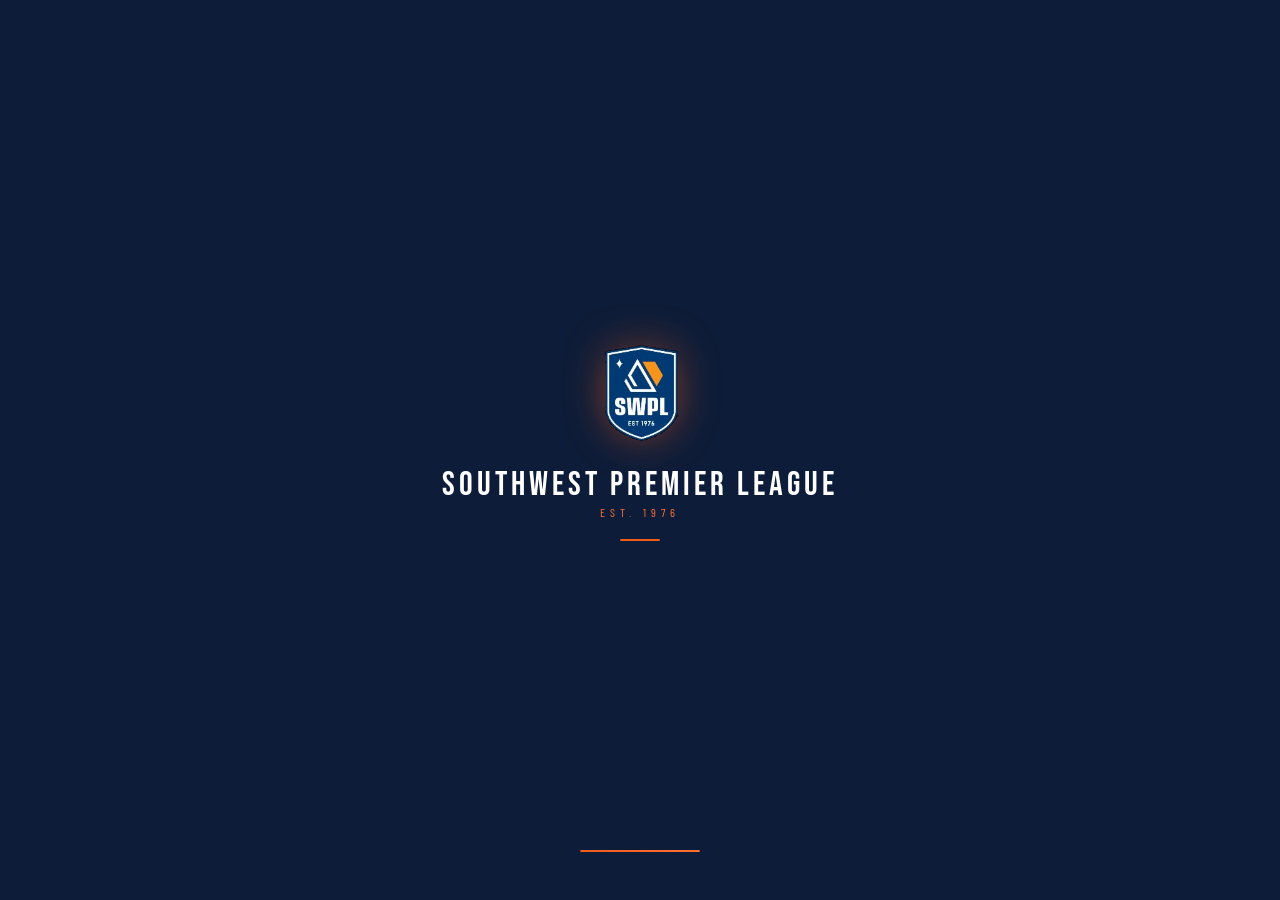
==== commit 933109ce: "Add files via upload" ====
--- a/index.html
+++ b/index.html
@@ -1,387 +1,2570 @@
 <!DOCTYPE html>
 <html lang="en">
 <head>
-<meta charset="UTF-8">
-<meta name="viewport" content="width=device-width, initial-scale=1.0">
-<title>GB United — Sherman Oaks Youth Soccer Club</title>
-<link href="https://fonts.googleapis.com/css2?family=Bebas+Neue&family=DM+Sans:wght@300;400;500&display=swap" rel="stylesheet">
-  <link rel="icon" type="image/png" href="logo.png">
-  <link rel="stylesheet" href="style.css">
+<meta charset="UTF-8"/>
+<meta name="viewport" content="width=device-width,initial-scale=1,maximum-scale=1"/>
+<title>SWPL Soccer</title>
+<meta name="apple-mobile-web-app-capable" content="yes"/>
+<meta name="apple-mobile-web-app-status-bar-style" content="black-translucent"/>
+<meta name="apple-mobile-web-app-title" content="SWPL"/>
+<meta name="mobile-web-app-capable" content="yes"/>
+<link rel="manifest" href="manifest.json"/>
+<link rel="apple-touch-icon" href="https://kian-gbunited.github.io/SWPL-App/icon.png"/>
+<link rel="icon" type="image/png" sizes="192x192" href="https://kian-gbunited.github.io/SWPL-App/icon.png"/>
+<link rel="shortcut icon" href="https://kian-gbunited.github.io/SWPL-App/icon.png"/>
+<meta property="og:title" content="SWPL Soccer"/>
+<meta property="og:description" content="Southwest Premier League — schedules, standings, player stats and more."/>
+<meta property="og:image" content="https://kian-gbunited.github.io/SWPL-App/icon.png"/>
+<meta property="og:url" content="https://kian-gbunited.github.io/SWPL-App"/>
+<meta property="og:type" content="website"/>
+<meta name="twitter:card" content="summary"/>
+<meta name="twitter:image" content="https://kian-gbunited.github.io/SWPL-App/icon.png"/>
+<meta name="description" content="Official SWPL App — Standings, Schedule, Gameday, Register"/>
+<meta name="theme-color" content="#0d1c38"/>
+<link rel="icon" type="image/png" href="[data-uri]"/>
+<link rel="apple-touch-icon" href="[data-uri]"/>
+<link href="https://fonts.googleapis.com/css2?family=Bebas+Neue&family=Barlow:wght@400;500;600&family=Barlow+Condensed:wght@400;600;700;800&display=swap" rel="stylesheet"/>
 <style>
-  .hero {
-    min-height: 100vh;
-    background: url('hero.jpg') center center / cover no-repeat;
-    display: flex;
-    align-items: center;
-    padding: 120px 5% 80px;
-    position: relative;
-    overflow: hidden;
-  }
-
-  .hero::after {
-    content: '';
-    position: absolute;
-    inset: 0;
-    background: rgba(10, 14, 40, 0.72);
-    z-index: 1;
-  }
-
-  .hero::before {
-    content: 'GB';
-    position: absolute;
-    right: -2%;
-    top: 50%;
-    transform: translateY(-50%);
-    font-family: 'Bebas Neue', sans-serif;
-    font-size: clamp(200px, 30vw, 420px);
-    color: rgba(255,255,255,0.04);
-    line-height: 1;
-    pointer-events: none;
-    z-index: 2;
-  }
-
-  .hero-content { max-width: 700px; position: relative; z-index: 3; }
-
-  .hero-eyebrow {
-    font-size: 12px;
-    font-weight: 500;
-    letter-spacing: 0.2em;
-    text-transform: uppercase;
-    color: var(--gold);
-    margin-bottom: 20px;
-    animation: fadeUp 0.6s ease both;
-  }
-
-  .hero h1 {
-    font-family: 'Bebas Neue', sans-serif;
-    font-size: clamp(56px, 9vw, 120px);
-    line-height: 0.92;
-    color: var(--white);
-    margin-bottom: 28px;
-    animation: fadeUp 0.6s 0.1s ease both;
-  }
-
-  .hero h1 span { color: var(--red); }
-
-  .hero-sub {
-    font-size: 18px;
-    font-weight: 300;
-    color: rgba(255,255,255,0.65);
-    line-height: 1.6;
-    max-width: 500px;
-    margin-bottom: 44px;
-    animation: fadeUp 0.6s 0.2s ease both;
-  }
-
-  .hero-ctas {
-    display: flex;
-    gap: 16px;
-    flex-wrap: wrap;
-    animation: fadeUp 0.6s 0.3s ease both;
-  }
-
-  .hero-stats {
-    display: flex;
-    gap: 48px;
-    margin-top: 72px;
-    padding-top: 40px;
-    border-top: 1px solid rgba(255,255,255,0.1);
-    animation: fadeUp 0.6s 0.4s ease both;
-    flex-wrap: wrap;
-  }
-
-  .stat-val {
-    font-family: 'Bebas Neue', sans-serif;
-    font-size: 42px;
-    color: var(--white);
-    line-height: 1;
-  }
-
-  .stat-val span { color: var(--red); }
-  .stat-lbl {
-    font-size: 11px;
-    font-weight: 500;
-    letter-spacing: 0.12em;
-    text-transform: uppercase;
-    color: rgba(255,255,255,0.4);
-    margin-top: 4px;
-  }
-
-  #about {
-    background: var(--off);
-    display: grid;
-    grid-template-columns: 1fr 1fr;
-    gap: 80px;
-    align-items: center;
-  }
-
-  .about-photo {
-    width: 100%;
-    aspect-ratio: 4/3;
-    object-fit: cover;
-    display: block;
-  }
-
-  .about-right {
-    display: grid;
-    grid-template-columns: 1fr 1fr;
-    gap: 2px;
-  }
-
-  .about-tile {
-    background: var(--white);
-    padding: 28px 24px;
-  }
-
-  .about-tile-num {
-    font-family: 'Bebas Neue', sans-serif;
-    font-size: 36px;
-    color: var(--red);
-    line-height: 1;
-    margin-bottom: 8px;
-  }
-
-  .about-tile h3 {
-    font-family: 'Bebas Neue', sans-serif;
-    font-size: 18px;
-    color: var(--navy);
-    margin-bottom: 6px;
-  }
-
-  .about-tile p { font-size: 13px; color: var(--muted); line-height: 1.6; }
-
-  .about-tile.accent { background: var(--red); }
-  .about-tile.accent .about-tile-num,
-  .about-tile.accent h3,
-  .about-tile.accent p { color: var(--white); }
-
-  /* LAFC EVENT */
-  #event {
-    background: var(--navy);
-    padding: 96px 5%;
-    display: grid;
-    grid-template-columns: 1fr 1fr;
-    gap: 80px;
-    align-items: center;
-  }
-
-  .event-left .section-tag { color: var(--gold); }
-  .event-left .section-title { color: var(--white); }
-  .event-left .section-body { color: rgba(255,255,255,0.5); margin-bottom: 32px; }
-
-  .event-right {
-    background: rgba(255,255,255,0.05);
-    border: 1px solid rgba(255,255,255,0.1);
-    padding: 48px 40px;
-    text-align: center;
-  }
-
-  .event-date-tag {
-    font-size: 11px;
-    font-weight: 500;
-    letter-spacing: 0.2em;
-    text-transform: uppercase;
-    color: var(--gold);
-    margin-bottom: 16px;
-  }
-
-  .event-matchup {
-    font-family: 'Bebas Neue', sans-serif;
-    font-size: 52px;
-    color: var(--white);
-    line-height: 1;
-    margin-bottom: 8px;
-  }
-
-  .event-matchup span { color: var(--red); }
-
-  .event-venue {
-    font-size: 13px;
-    color: rgba(255,255,255,0.4);
-    margin-bottom: 28px;
-    letter-spacing: 0.05em;
-  }
-
-  .event-highlight {
-    background: rgba(204,24,24,0.15);
-    border-left: 3px solid var(--red);
-    padding: 14px 18px;
-    font-size: 13px;
-    color: rgba(255,255,255,0.7);
-    line-height: 1.6;
-    text-align: left;
-    margin-bottom: 28px;
-  }
-
-  /* CTA STRIP */
-  .cta-strip {
-    background: var(--red);
-    padding: 64px 5%;
-    display: flex;
-    align-items: center;
-    justify-content: space-between;
-    gap: 32px;
-    flex-wrap: wrap;
-  }
-
-  .cta-strip h2 {
-    font-family: 'Bebas Neue', sans-serif;
-    font-size: clamp(28px, 4vw, 48px);
-    color: var(--white);
-  }
-
-  .cta-strip p {
-    font-size: 15px;
-    color: rgba(255,255,255,0.75);
-    margin-top: 4px;
-  }
-
-  .btn-white {
-    display: inline-block;
-    background: var(--white);
-    color: var(--red);
-    text-decoration: none;
-    font-size: 13px;
-    font-weight: 500;
-    letter-spacing: 0.1em;
-    text-transform: uppercase;
-    padding: 16px 32px;
-    transition: background 0.2s;
-    white-space: nowrap;
-  }
-
-  .btn-white:hover { background: var(--off); }
-
-  @media (max-width: 768px) {
-    #about, #offer .offer-grid, #event {
-      grid-template-columns: 1fr;
-      gap: 40px;
-    }
-    .about-right { grid-template-columns: 1fr 1fr; }
-    .offer-grid { grid-template-columns: 1fr; }
-    .hero-stats { gap: 28px; }
-  }
+/* ═══════════════════════════════════════
+   SWPL APP V5 — BOLD REDESIGN
+   ═══════════════════════════════════════ */
+*{box-sizing:border-box;margin:0;padding:0}
+:root{
+  --navy:#0d1c38;
+  --navy2:#132040;
+  --navy3:#1a2d55;
+  --blue:#1e4394;
+  --blue2:#2552b8;
+  --orange:#f05a1a;
+  --orange2:#ff7133;
+  --orange3:#ff9a5c;
+  --white:#fff;
+  --off:#f3f4f8;
+  --text:#0f1724;
+  --muted:#636e85;
+  --border:rgba(0,0,0,.08);
+  --r:12px;
+  --header:60px;
+  --nav:64px;
+  --safe:env(safe-area-inset-bottom,0px);
+  --shadow:0 2px 12px rgba(0,0,0,.1);
+}
+html,body{height:100%;overflow:hidden;font-family:'Barlow',sans-serif;background:var(--navy);color:var(--text);-webkit-tap-highlight-color:transparent;-webkit-font-smoothing:antialiased}
+button{cursor:pointer;font-family:inherit}
+a{text-decoration:none}
+.hidden{display:none!important}
+img{display:block}
+
+/* ── SPLASH ── */
+#splash{position:fixed;inset:0;background:var(--navy);display:flex;flex-direction:column;align-items:center;justify-content:center;z-index:999;gap:0;transition:opacity .5s ease,transform .5s ease}
+#splash.out{opacity:0;transform:scale(1.05);pointer-events:none}
+.splash-inner{display:flex;flex-direction:column;align-items:center;gap:0;animation:rise .8s cubic-bezier(.22,1,.36,1) both}
+.splash-logo-wrap{position:relative;width:110px;height:110px;display:flex;align-items:center;justify-content:center}
+.splash-logo-bg{position:absolute;inset:0;background:radial-gradient(circle,rgba(240,90,26,.18) 0%,transparent 70%);border-radius:50%;animation:glowpulse 3s infinite}
+@keyframes glowpulse{0%,100%{transform:scale(1);opacity:.8}50%{transform:scale(1.15);opacity:1}}
+.splash-logo-wrap img{width:90px;height:auto;position:relative;z-index:1;filter:drop-shadow(0 0 20px rgba(240,90,26,.4))}
+.splash-wordmark{margin-top:18px;text-align:center}
+.splash-w1{font-family:'Bebas Neue',cursive;font-size:34px;letter-spacing:4px;color:var(--white);line-height:1;display:block}
+.splash-w2{font-family:'Barlow Condensed',sans-serif;font-size:12px;letter-spacing:5px;color:var(--orange2);text-transform:uppercase;display:block;margin-top:3px}
+.splash-divider{width:40px;height:2px;background:var(--orange);margin:20px auto;border-radius:2px;animation:expand .8s .5s cubic-bezier(.22,1,.36,1) both}
+@keyframes expand{from{width:0;opacity:0}to{width:40px;opacity:1}}
+.splash-season{font-family:'Barlow Condensed',sans-serif;font-size:11px;letter-spacing:3px;color:rgba(255,255,255,.35);text-transform:uppercase}
+.splash-bar-wrap{position:absolute;bottom:48px;left:50%;transform:translateX(-50%);width:120px;height:2px;background:rgba(255,255,255,.08);border-radius:2px;overflow:hidden}
+.splash-bar{height:100%;background:linear-gradient(90deg,var(--orange),var(--orange2));border-radius:2px;animation:loadbar 1.6s cubic-bezier(.4,0,.2,1) forwards}
+@keyframes rise{from{opacity:0;transform:translateY(28px)}to{opacity:1;transform:translateY(0)}}
+@keyframes loadbar{from{width:0}to{width:100%}}
+
+/* ── APP SHELL ── */
+#app{display:flex;flex-direction:column;height:100dvh;overflow:hidden;background:var(--off)}
+.page{display:none;animation:pin .22s ease both;padding-bottom:calc(var(--nav) + var(--safe) + 8px)}
+.page.active{display:block}
+@keyframes pin{from{opacity:0;transform:translateY(6px)}to{opacity:1;transform:translateY(0)}}
+
+/* ── HEADER ── */
+.hdr{height:var(--header);background:var(--navy);display:flex;align-items:center;justify-content:space-between;padding:0 16px;border-bottom:2px solid rgba(240,90,26,.6);flex-shrink:0;z-index:20;position:relative}
+.hdr::after{content:'';position:absolute;bottom:-1px;left:0;right:0;height:1px;background:linear-gradient(90deg,transparent,rgba(240,90,26,.4),transparent)}
+.hdr-brand{display:flex;align-items:center;gap:10px}
+.hdr-brand img{width:36px;height:auto}
+.hdr-title{font-family:'Bebas Neue',cursive;font-size:19px;letter-spacing:1.8px;color:var(--white);line-height:1}
+.hdr-season{font-family:'Barlow Condensed',sans-serif;font-size:9px;letter-spacing:2.5px;color:var(--orange2);text-transform:uppercase;margin-top:1px}
+.hdr-right{display:flex;align-items:center;gap:10px}
+.hbg-btn{width:36px;height:36px;background:rgba(255,255,255,.07);border:1px solid rgba(255,255,255,.12);border-radius:8px;display:flex;flex-direction:column;align-items:center;justify-content:center;gap:5px;padding:0;transition:.2s}
+.hbg-btn span{display:block;width:18px;height:1.5px;background:rgba(255,255,255,.8);border-radius:1px;transition:.25s}
+.hbg-btn.open span:nth-child(1){transform:translateY(6.5px) rotate(45deg)}
+.hbg-btn.open span:nth-child(2){opacity:0;transform:scaleX(0)}
+.hbg-btn.open span:nth-child(3){transform:translateY(-6.5px) rotate(-45deg)}
+
+/* ── DRAWER ── */
+.menu-overlay{position:fixed;inset:0;background:rgba(0,0,0,.65);z-index:30;display:none}
+.menu-overlay.open{display:block}
+.menu-drawer{position:fixed;top:0;right:0;bottom:0;width:270px;background:var(--navy);z-index:31;transform:translateX(100%);transition:transform .28s cubic-bezier(.22,1,.36,1);display:flex;flex-direction:column;overflow-y:auto}
+.menu-drawer.open{transform:translateX(0)}
+.menu-top{padding:20px 18px 16px;border-bottom:1px solid rgba(255,255,255,.07);display:flex;align-items:center;gap:11px}
+.menu-top img{width:42px;height:auto}
+.menu-top-title{font-family:'Bebas Neue',cursive;font-size:19px;letter-spacing:1.5px;color:var(--white);line-height:1.1}
+.menu-top-sub{font-family:'Barlow Condensed',sans-serif;font-size:10px;letter-spacing:2px;color:var(--orange2);text-transform:uppercase}
+.menu-items{flex:1;padding:8px 0}
+.mi{display:flex;align-items:center;gap:13px;padding:13px 20px;font-family:'Barlow Condensed',sans-serif;font-size:15px;font-weight:700;letter-spacing:.5px;color:rgba(255,255,255,.65);text-transform:uppercase;text-decoration:none;border:none;background:none;width:100%;transition:.18s;cursor:pointer}
+.mi:hover,.mi:active{background:rgba(255,255,255,.05);color:var(--white)}
+.mi.active{color:var(--orange2);border-left:3px solid var(--orange)}
+.mi svg{width:17px;height:17px;flex-shrink:0;opacity:.75}
+.mdiv{height:1px;background:rgba(255,255,255,.07);margin:4px 0}
+.menu-bottom{padding:16px 20px;border-top:1px solid rgba(255,255,255,.07)}
+.menu-contact{font-size:12px;color:rgba(255,255,255,.38);line-height:2;font-family:'Barlow Condensed',sans-serif}
+.menu-contact a{color:var(--orange2)}
+
+/* ── MAIN ── */
+.main{flex:1;overflow-y:auto;overflow-x:hidden;-webkit-overflow-scrolling:touch}
+
+/* ── PULL TO REFRESH ── */
+#ptr-bar{position:sticky;top:0;left:0;right:0;height:0;overflow:hidden;display:flex;align-items:center;justify-content:center;background:transparent;z-index:20;transition:height .2s ease;pointer-events:none}
+#ptr-bar.ptr-visible{height:52px}
+#ptr-spinner{width:24px;height:24px;border:3px solid rgba(255,255,255,.2);border-top-color:var(--gold,#d4a843);border-radius:50%;animation:ptr-spin .7s linear infinite;opacity:0;transition:opacity .2s}
+#ptr-bar.ptr-visible #ptr-spinner{opacity:1}
+@keyframes ptr-spin{to{transform:rotate(360deg)}}
+
+/* ── BOTTOM NAV ── */
+.bnav{height:calc(var(--nav) + var(--safe));padding-bottom:var(--safe);background:var(--navy);border-top:1px solid rgba(240,90,26,.35);display:flex;align-items:flex-start;padding-top:7px;flex-shrink:0;z-index:20}
+.nb{flex:1;display:flex;flex-direction:column;align-items:center;gap:3px;background:none;border:none;color:rgba(255,255,255,.38);font-family:'Barlow Condensed',sans-serif;font-size:9px;font-weight:700;letter-spacing:.8px;text-transform:uppercase;padding:3px 2px;transition:color .18s}
+.nb.active{color:var(--orange2)}
+.nb svg{width:20px;height:20px}
+.nb-center{position:relative}
+.nb-ring{width:48px;height:48px;border-radius:50%;background:linear-gradient(135deg,var(--orange),var(--orange2));display:flex;align-items:center;justify-content:center;margin-top:-22px;border:3px solid var(--navy);box-shadow:0 4px 14px rgba(240,90,26,.45)}
+.nb-ring svg{width:22px;height:22px;color:var(--white)}
+.nb.active .nb-ring{background:linear-gradient(135deg,var(--orange2),#ffb080)}
+
+/* ══════════════════════════════════════
+   HOME PAGE
+   ══════════════════════════════════════ */
+.home-hero{background:var(--navy);padding:24px 18px 22px;position:relative;overflow:hidden}
+.home-hero::before{content:'';position:absolute;top:-60px;right:-60px;width:200px;height:200px;border-radius:50%;background:radial-gradient(circle,rgba(240,90,26,.12),transparent 70%)}
+.home-hero::after{content:'';position:absolute;bottom:-40px;left:-40px;width:150px;height:150px;border-radius:50%;background:radial-gradient(circle,rgba(30,67,148,.25),transparent 70%)}
+.home-hero-inner{position:relative;z-index:1;display:flex;align-items:center;gap:14px}
+.home-hero-logo{width:60px;height:auto;filter:drop-shadow(0 3px 10px rgba(240,90,26,.35))}
+.home-hero-text{}
+.home-hero-eyebrow{font-family:'Barlow Condensed',sans-serif;font-size:10px;font-weight:700;letter-spacing:3px;color:var(--orange2);text-transform:uppercase;margin-bottom:3px}
+.home-hero-title{font-family:'Bebas Neue',cursive;font-size:28px;letter-spacing:2px;color:var(--white);line-height:1.05}
+.home-hero-sub{font-family:'Barlow Condensed',sans-serif;font-size:12px;letter-spacing:1px;color:rgba(255,255,255,.5);margin-top:3px}
+
+/* Region grid — 2 large on top, 2 smaller below */
+.region-section{padding:14px 14px 6px}
+.region-sec-label{font-family:'Barlow Condensed',sans-serif;font-size:10px;font-weight:700;letter-spacing:2.5px;text-transform:uppercase;color:var(--muted);margin-bottom:10px}
+.rg-top{display:grid;grid-template-columns:1fr 1fr;gap:10px;margin-bottom:10px}
+.rg-bot{display:grid;grid-template-columns:1fr 1fr;gap:10px}
+.rc{border-radius:var(--r);overflow:hidden;cursor:pointer;transition:transform .18s,box-shadow .18s;-webkit-tap-highlight-color:transparent;position:relative;text-decoration:none;display:block}
+.rc:active{transform:scale(.97)}
+.rc-lg{aspect-ratio:1/1}
+.rc-sm{aspect-ratio:1.1/1}
+.rc-bg{position:absolute;inset:0;background-size:cover;background-position:center}
+.rc-overlay{position:absolute;inset:0;background:linear-gradient(180deg,rgba(0,0,0,.08) 0%,rgba(0,0,0,.7) 100%)}
+.rc-logo{position:absolute;top:12px;left:12px;width:44px;height:44px;border-radius:8px;background:rgba(255,255,255,.1);backdrop-filter:blur(4px);display:flex;align-items:center;justify-content:center;overflow:hidden;border:1px solid rgba(255,255,255,.15)}
+.rc-logo-sm{width:36px;height:36px;top:10px;left:10px}
+.rc-logo img{width:100%;height:100%;object-fit:contain;padding:2px}
+.rc-bottom{position:absolute;bottom:0;left:0;right:0;padding:10px 12px}
+.rc-name{font-family:'Bebas Neue',cursive;font-size:18px;letter-spacing:1px;color:var(--white);line-height:1.1}
+.rc-name-sm{font-size:15px}
+.rc-area{font-family:'Barlow Condensed',sans-serif;font-size:10px;letter-spacing:.5px;color:rgba(255,255,255,.65);margin-top:1px}
+.rc-badge{position:absolute;top:8px;right:8px;background:rgba(240,90,26,.9);color:var(--white);font-family:'Barlow Condensed',sans-serif;font-size:8px;font-weight:700;letter-spacing:.8px;padding:2px 6px;border-radius:6px;text-transform:uppercase}
+
+/* Region color gradients */
+.rc-socal .rc-bg{background:linear-gradient(145deg,#1a3a6e 0%,#0d2050 100%)}
+.rc-nevada .rc-bg{background:linear-gradient(145deg,#7b1010 0%,#3d0000 100%)}
+.rc-pacific .rc-bg{background:linear-gradient(145deg,#0d6e40 0%,#053d22 100%)}
+.rc-sandiego .rc-bg{background:linear-gradient(145deg,#c04a00 0%,#5c2000 100%)}
+
+.home-news-section{padding:4px 14px 14px}
+.home-news-label{font-family:'Barlow Condensed',sans-serif;font-size:10px;font-weight:700;letter-spacing:2.5px;text-transform:uppercase;color:var(--muted);margin-bottom:10px}
+.hn-card{background:var(--white);border-radius:var(--r);overflow:hidden;margin-bottom:9px;box-shadow:var(--shadow);cursor:pointer;transition:transform .15s;display:flex;gap:0}
+.hn-card:active{transform:scale(.99)}
+.hn-img{width:90px;height:72px;flex-shrink:0;object-fit:cover;background:#e2e5ec}
+.hn-body{padding:10px 12px;flex:1;min-width:0}
+.hn-tag{font-family:'Barlow Condensed',sans-serif;font-size:9px;font-weight:700;letter-spacing:1.5px;text-transform:uppercase;color:var(--orange);margin-bottom:3px}
+.hn-title{font-size:12px;font-weight:600;color:var(--text);line-height:1.35;display:-webkit-box;-webkit-line-clamp:2;-webkit-box-orient:vertical;overflow:hidden}
+.hn-date{font-size:11px;color:var(--muted);margin-top:4px}
+
+/* ══════════════════════════════════════
+   PAGE HERO VARIANT
+   ══════════════════════════════════════ */
+.pg-hero{background:var(--navy);padding:18px 18px 16px;border-bottom:1px solid rgba(240,90,26,.3);position:relative;overflow:hidden}
+.pg-hero::after{content:'';position:absolute;right:-30px;top:-30px;width:110px;height:110px;border-radius:50%;background:radial-gradient(circle,rgba(240,90,26,.1),transparent 70%)}
+.pg-hero-title{font-family:'Bebas Neue',cursive;font-size:26px;letter-spacing:2px;color:var(--white);position:relative;z-index:1}
+.pg-hero-sub{font-family:'Barlow Condensed',sans-serif;font-size:10px;letter-spacing:2px;color:var(--orange2);text-transform:uppercase;margin-top:2px;position:relative;z-index:1}
+
+/* ── TABS ── */
+.tabs{display:flex;gap:5px;padding:9px 12px;background:var(--navy2);overflow-x:auto;scrollbar-width:none;border-bottom:1px solid rgba(255,255,255,.05)}
+.tabs::-webkit-scrollbar{display:none}
+.tb{font-family:'Barlow Condensed',sans-serif;font-size:11px;font-weight:700;letter-spacing:.8px;text-transform:uppercase;padding:5px 13px;border-radius:20px;border:1px solid transparent;background:transparent;color:rgba(255,255,255,.45);white-space:nowrap;transition:.18s;cursor:pointer}
+.tb.active{background:var(--orange);border-color:var(--orange);color:var(--white)}
+
+/* ══════════════════════════════════════
+   STANDINGS
+   ══════════════════════════════════════ */
+.div-row{display:flex;align-items:center;justify-content:space-between;padding:9px 14px;background:var(--white);border-bottom:0.5px solid var(--border)}
+.div-sel{font-family:'Barlow Condensed',sans-serif;font-size:13px;font-weight:700;color:var(--text);background:none;border:0.5px solid rgba(0,0,0,.15);border-radius:7px;padding:5px 26px 5px 10px;appearance:none;-webkit-appearance:none;background-image:url("data:image/svg+xml,%3Csvg xmlns='http://www.w3.org/2000/svg' width='10' height='6'%3E%3Cpath d='M0 0l5 6 5-6z' fill='%236b7280'/%3E%3C/svg%3E");background-repeat:no-repeat;background-position:right 8px center}
+.upd-label{font-size:10px;color:var(--muted);font-family:'Barlow Condensed',sans-serif}
+.tbl-scroll{overflow-x:auto;background:var(--white)}
+.stbl{width:100%;min-width:500px;border-collapse:collapse;font-size:12px}
+.stbl th{font-family:'Barlow Condensed',sans-serif;font-size:9px;font-weight:700;letter-spacing:1.5px;text-transform:uppercase;color:var(--muted);text-align:center;padding:7px 5px;border-bottom:1.5px solid var(--border);background:var(--white);position:sticky;top:0;z-index:2}
+.stbl th:nth-child(2){text-align:left}
+.stbl td{padding:9px 5px;text-align:center;border-bottom:0.5px solid var(--border);color:var(--text);font-variant-numeric:tabular-nums}
+.stbl td:nth-child(2){text-align:left}
+.stbl tbody tr:hover td{background:rgba(240,90,26,.03)}
+#std-sec-playerstats .stbl{width:auto;min-width:unset}
+.td-clu{display:flex;align-items:center;gap:7px;font-weight:500;font-size:12px;white-space:nowrap}
+.team-crest{width:24px;height:24px;border-radius:4px;object-fit:contain;flex-shrink:0;background:var(--off)}
+.team-crest-placeholder{width:24px;height:24px;border-radius:4px;flex-shrink:0;display:flex;align-items:center;justify-content:center;font-family:'Barlow Condensed',sans-serif;font-size:9px;font-weight:700;color:#fff}
+.td-pts{font-weight:700;font-size:14px;color:var(--blue)}
+.fps{display:flex;gap:2px;justify-content:center}
+.fp{width:8px;height:8px;border-radius:50%;display:inline-block}
+.fp-W{background:#1d9e75}.fp-D{background:var(--orange)}.fp-L{background:#c0392b}
+tr.zp td:first-child{box-shadow:inset 3px 0 0 #1d9e75}
+tr.zc td:first-child{box-shadow:inset 3px 0 0 var(--orange)}
+tr.zr td:first-child{box-shadow:inset 3px 0 0 #c0392b}
+
+/* STD SECTION SYSTEM */
+.std-section { display:none; }
+.std-section.active { display:block; }
+.tbl-wrap-hidden, .std-legend-hidden, .div-row-hidden { display:none; }
+
+/* TEAMS GRID */
+.teams-grid { display:grid; grid-template-columns:1fr 1fr; gap:10px; padding:12px; }
+.team-tile { background:#fff; border-radius:10px; border:0.5px solid var(--border); 
+             padding:14px 12px; text-align:center; box-shadow:0 1px 4px rgba(0,0,0,.06);
+             cursor:pointer; transition:transform .15s; }
+.team-tile:active { transform:scale(.98); }
+.team-tile img { width:52px; height:52px; object-fit:contain; margin:0 auto 8px; display:block; border-radius:8px; background:var(--off); }
+.team-tile-ph { width:52px; height:52px; border-radius:8px; margin:0 auto 8px; display:flex; align-items:center; justify-content:center; font-family:'Barlow Condensed',sans-serif; font-size:12px; font-weight:700; color:#fff; }
+.team-tile-name { font-size:11px; font-weight:600; color:var(--text); line-height:1.3; }
+.team-tile-div { font-family:'Barlow Condensed',sans-serif; font-size:9px; font-weight:700; letter-spacing:.5px; text-transform:uppercase; color:var(--muted); margin-top:3px; }
+
+.std-legend{display:flex;gap:12px;padding:9px 14px;background:var(--white);border-top:0.5px solid var(--border);flex-wrap:wrap}
+.leg{display:flex;align-items:center;gap:4px;font-size:10px;color:var(--muted);font-family:'Barlow Condensed',sans-serif;font-weight:700;letter-spacing:.5px;text-transform:uppercase}
+.leg::before{content:'';display:inline-block;width:7px;height:7px;border-radius:2px}
+.leg.p::before{background:#1d9e75}.leg.c::before{background:var(--orange)}.leg.r::before{background:#c0392b}
+
+/* ══════════════════════════════════════
+   SCHEDULE — COMPACT
+   ══════════════════════════════════════ */
+.wknav{display:flex;align-items:center;justify-content:space-between;padding:8px 14px;background:var(--white);border-bottom:0.5px solid var(--border)}
+.wkbtn{width:30px;height:30px;border-radius:50%;border:0.5px solid rgba(0,0,0,.15);background:none;color:var(--text);font-size:13px;display:flex;align-items:center;justify-content:center}
+.wklbl{font-family:'Barlow Condensed',sans-serif;font-weight:700;font-size:13px;color:var(--text)}
+.fix-list{padding:10px 12px;display:flex;flex-direction:column;gap:8px}
+.fdh{font-family:'Barlow Condensed',sans-serif;font-size:10px;font-weight:700;letter-spacing:1.5px;text-transform:uppercase;color:var(--muted);padding:2px 2px 7px}
+.fc{background:var(--white);border-radius:var(--r);border:0.5px solid var(--border);overflow:hidden;box-shadow:0 1px 4px rgba(0,0,0,.06)}
+/* Compact fixture layout */
+.fc-inner{display:flex;align-items:stretch;gap:0}
+.fc-teams{flex:1;padding:10px 12px;display:flex;flex-direction:column;gap:5px}
+.fc-team-row{display:flex;align-items:center;gap:8px}
+.fc-crest{width:20px;height:20px;border-radius:3px;object-fit:contain;flex-shrink:0;background:var(--off)}
+.fc-crest-ph{width:20px;height:20px;border-radius:3px;flex-shrink:0;display:flex;align-items:center;justify-content:center;font-size:7px;font-weight:700;color:#fff}
+.fc-tname{font-size:13px;font-weight:500;color:var(--text);flex:1}
+.fc-goals{font-family:'Bebas Neue',cursive;font-size:18px;color:var(--text);min-width:18px;text-align:right}
+.fc-side{display:flex;flex-direction:column;align-items:flex-end;justify-content:center;gap:4px;padding:10px 12px;border-left:0.5px solid var(--border);min-width:90px;flex-shrink:0}
+.fc-div{font-family:'Barlow Condensed',sans-serif;font-size:9px;font-weight:700;letter-spacing:.5px;text-transform:uppercase;background:rgba(30,67,148,.08);color:var(--blue);padding:2px 6px;border-radius:6px;text-align:center}
+.fc-time{font-size:11px;color:var(--muted);font-family:'Barlow Condensed',sans-serif;font-weight:600;text-align:right}
+.fc-venue{font-size:10px;color:var(--muted);text-align:right;line-height:1.3;max-width:88px}
+.fc-status{font-family:'Barlow Condensed',sans-serif;font-size:9px;font-weight:700;letter-spacing:.5px;padding:2px 6px;border-radius:6px;text-align:center}
+.s-up{background:rgba(29,158,117,.1);color:#1d9e75}
+.s-fin{background:rgba(100,110,125,.1);color:var(--muted)}
+
+/* ══════════════════════════════════════
+   GAMEDAY
+   ══════════════════════════════════════ */
+.gd-panel{display:none;padding:12px 14px 4px}
+.gd-panel.active{display:block}
+.gd-card{background:var(--white);border-radius:var(--r);border:0.5px solid var(--border);padding:15px;margin-bottom:10px;box-shadow:0 1px 4px rgba(0,0,0,.06)}
+.gd-card-title{font-family:'Barlow Condensed',sans-serif;font-size:14px;font-weight:700;color:var(--text);letter-spacing:.3px;margin-bottom:11px;display:flex;align-items:center;gap:7px}
+.gd-tl{display:flex;flex-direction:column;gap:0}
+.gd-tl-row{display:flex;gap:11px;padding:8px 0;border-bottom:0.5px solid var(--border);align-items:flex-start;font-size:12px;color:var(--text);line-height:1.4}
+.gd-tl-row:last-child{border-bottom:none}
+.gd-tl-t{font-family:'Bebas Neue',cursive;font-size:16px;color:var(--blue);min-width:52px;text-align:right;line-height:1.2;flex-shrink:0}
+.gd-list{list-style:none;display:flex;flex-direction:column;gap:7px}
+.gd-list li{font-size:12px;color:var(--text);padding-left:13px;position:relative;line-height:1.4}
+.gd-list li::before{content:'';position:absolute;left:0;top:7px;width:5px;height:5px;border-radius:50%;background:var(--orange)}
+.gd-ol{padding-left:18px;display:flex;flex-direction:column;gap:8px}
+.gd-ol li{font-size:12px;color:var(--text);line-height:1.4}
+.gd-alert{background:rgba(240,90,26,.07);border:0.5px solid rgba(240,90,26,.25);border-radius:8px;padding:9px 11px;font-size:11px;color:var(--text);line-height:1.5;margin-top:11px}
+.gd-link{display:inline-flex;align-items:center;gap:5px;margin-top:11px;font-family:'Barlow Condensed',sans-serif;font-size:11px;font-weight:700;letter-spacing:.5px;text-transform:uppercase;color:var(--white);background:var(--navy);padding:7px 13px;border-radius:7px;text-decoration:none}
+.ref-tbl{border:0.5px solid var(--border);border-radius:8px;overflow:hidden}
+.rtrow{display:grid;grid-template-columns:1fr 1fr 1fr 1fr;padding:8px 11px;border-bottom:0.5px solid var(--border);font-size:12px;gap:4px;align-items:center}
+.rtrow:last-child{border-bottom:none}
+.rtrow.hdr{background:rgba(30,67,148,.04);font-family:'Barlow Condensed',sans-serif;font-size:9px;font-weight:700;letter-spacing:1.2px;text-transform:uppercase;color:var(--muted)}
+.ramt{font-weight:700;color:var(--blue)}
+
+/* ══════════════════════════════════════
+   REGISTER
+   ══════════════════════════════════════ */
+.reg-hero-section{background:var(--navy);position:relative;overflow:hidden;padding:28px 18px 24px;text-align:center}
+.reg-hero-section::before{content:'';position:absolute;inset:0;background:radial-gradient(ellipse at 50% 0%,rgba(240,90,26,.18) 0%,transparent 70%)}
+.reg-hero-logo{width:60px;height:auto;margin:0 auto 14px;position:relative;z-index:1;filter:drop-shadow(0 3px 14px rgba(240,90,26,.4))}
+.reg-hero-title{font-family:'Bebas Neue',cursive;font-size:30px;letter-spacing:2.5px;color:var(--white);position:relative;z-index:1;line-height:1}
+.reg-hero-sub{font-family:'Barlow Condensed',sans-serif;font-size:12px;letter-spacing:2px;color:var(--orange2);text-transform:uppercase;margin-top:5px;position:relative;z-index:1}
+.reg-content{padding:16px 14px}
+.reg-cta-card{background:linear-gradient(135deg,var(--blue) 0%,var(--navy) 100%);border-radius:var(--r);padding:20px;margin-bottom:14px;position:relative;overflow:hidden;border:1px solid rgba(240,90,26,.25)}
+.reg-cta-card::after{content:'';position:absolute;top:-30px;right:-30px;width:120px;height:120px;border-radius:50%;background:rgba(240,90,26,.08)}
+.reg-cta-tagline{font-family:'Bebas Neue',cursive;font-size:22px;letter-spacing:1.5px;color:var(--white);margin-bottom:4px;position:relative;z-index:1}
+.reg-cta-desc{font-size:13px;color:rgba(255,255,255,.65);line-height:1.5;margin-bottom:16px;position:relative;z-index:1}
+.reg-cta-btn{width:100%;padding:14px;border-radius:var(--r);background:var(--orange);color:var(--white);font-family:'Barlow Condensed',sans-serif;font-size:15px;font-weight:700;letter-spacing:1.5px;text-transform:uppercase;border:none;cursor:pointer;position:relative;z-index:1;display:flex;align-items:center;justify-content:center;gap:8px;transition:.2s}
+.reg-cta-btn:active{background:var(--orange2);transform:scale(.99)}
+.reg-promo-grid{display:grid;grid-template-columns:1fr 1fr;gap:8px}
+.reg-promo-tile{background:var(--white);border-radius:var(--r);padding:14px;border:0.5px solid var(--border);box-shadow:0 1px 4px rgba(0,0,0,.06);text-align:center}
+.rpt-icon{font-size:22px;margin-bottom:7px}
+.rpt-title{font-family:'Barlow Condensed',sans-serif;font-size:12px;font-weight:700;color:var(--text);letter-spacing:.3px;margin-bottom:4px}
+.rpt-desc{font-size:11px;color:var(--muted);line-height:1.4}
+
+/* ══════════════════════════════════════
+   NEWS
+   ══════════════════════════════════════ */
+.nf-bar{display:flex;gap:5px;padding:8px 12px;background:var(--white);border-bottom:0.5px solid var(--border);overflow-x:auto;scrollbar-width:none}
+.nf-bar::-webkit-scrollbar{display:none}
+.nfbtn{font-family:'Barlow Condensed',sans-serif;font-size:10px;font-weight:700;letter-spacing:.5px;text-transform:uppercase;padding:5px 11px;border-radius:20px;border:0.5px solid rgba(0,0,0,.15);background:none;color:var(--muted);white-space:nowrap;cursor:pointer;transition:.18s}
+.nfbtn.active{background:var(--navy);color:var(--orange2);border-color:var(--navy)}
+.news-feat{margin:12px;border-radius:var(--r);overflow:hidden;position:relative;min-height:170px;display:flex;flex-direction:column;justify-content:flex-end;cursor:pointer}
+.nf-feat-bg{position:absolute;inset:0;object-fit:cover;width:100%;height:100%;background:#1a3a6e}
+.nf-feat-grad{position:absolute;inset:0;background:linear-gradient(0deg,rgba(0,0,0,.85) 0%,rgba(0,0,0,.15) 100%)}
+.nf-feat-body{position:relative;z-index:1;padding:14px 14px 16px}
+.nf-feat-tag{font-family:'Barlow Condensed',sans-serif;font-size:9px;font-weight:700;letter-spacing:1.5px;text-transform:uppercase;color:var(--orange2);margin-bottom:4px}
+.nf-feat-title{font-family:'Barlow Condensed',sans-serif;font-size:17px;font-weight:700;color:var(--white);line-height:1.25}
+.nf-feat-date{font-size:10px;color:rgba(255,255,255,.5);margin-top:4px}
+.news-grid{padding:0 12px 12px;display:flex;flex-direction:column;gap:9px}
+.nc{background:var(--white);border-radius:var(--r);display:flex;overflow:hidden;box-shadow:0 1px 4px rgba(0,0,0,.06);cursor:pointer;transition:transform .15s}
+.nc:active{transform:scale(.99)}
+.nc-img{width:88px;height:70px;object-fit:cover;flex-shrink:0;background:#e2e5ec}
+.nc-body{padding:10px 12px;flex:1;min-width:0}
+.nc-tag{font-family:'Barlow Condensed',sans-serif;font-size:9px;font-weight:700;letter-spacing:1px;text-transform:uppercase;color:var(--orange);margin-bottom:2px}
+.nc-title{font-size:12px;font-weight:600;color:var(--text);line-height:1.35;display:-webkit-box;-webkit-line-clamp:2;-webkit-box-orient:vertical;overflow:hidden}
+.nc-date{font-size:10px;color:var(--muted);margin-top:4px}
+
+/* ══════════════════════════════════════
+   IN-APP BROWSER
+   ══════════════════════════════════════ */
+#iab{position:fixed;inset:0;background:var(--navy);z-index:200;display:flex;flex-direction:column}#iab-frame-wrap{flex:1;overflow:hidden;position:relative;width:100%}
+#iab.hidden{display:none}
+.iab-bar{height:52px;background:var(--navy);border-bottom:1px solid rgba(255,255,255,.08);display:flex;align-items:center;gap:8px;padding:0 13px;flex-shrink:0}
+.iab-bar img{height:28px;width:auto}
+.iab-url{flex:1;font-family:'Barlow Condensed',sans-serif;font-size:11px;color:rgba(255,255,255,.4);overflow:hidden;text-overflow:ellipsis;white-space:nowrap;padding:0 6px}
+.iab-close{width:30px;height:30px;border-radius:50%;background:rgba(255,255,255,.08);border:none;color:rgba(255,255,255,.7);font-size:14px;display:flex;align-items:center;justify-content:center;cursor:pointer;flex-shrink:0}
+#iab-frame{flex:1;border:none;width:100%;background:#fff}
+
+/* ── TOAST ── */
+.toast{position:fixed;bottom:calc(var(--nav) + 12px);left:50%;transform:translateX(-50%);background:var(--navy);color:var(--white);border:0.5px solid rgba(240,90,26,.4);border-radius:30px;padding:9px 20px;font-family:'Barlow Condensed',sans-serif;font-size:12px;font-weight:700;letter-spacing:.5px;z-index:200;white-space:nowrap;animation:tin .3s ease}
+@keyframes tin{from{opacity:0;transform:translateX(-50%) translateY(10px)}to{opacity:1;transform:translateX(-50%) translateY(0)}}
+
+/* ── MISC UTILS ── */
+.contact-row{display:flex;align-items:flex-start;gap:11px;padding:10px 0;border-bottom:0.5px solid var(--border)}
+.contact-row:last-child{border-bottom:none}
+.cr-region{font-family:'Barlow Condensed',sans-serif;font-size:9px;font-weight:700;letter-spacing:.8px;text-transform:uppercase;color:var(--muted);min-width:80px;padding-top:2px}
+
+/* ── 9-REGION GRID ── */
+.rg-row-top,.rg-row-mid,.rg-row-bot{display:flex;gap:8px;margin-bottom:8px}
+.rc{flex:1;border-radius:10px;overflow:hidden;cursor:pointer;position:relative;
+    transition:transform .18s;-webkit-tap-highlight-color:transparent;min-height:100px}
+.rc.rc-lg{aspect-ratio:.9/1}
+.rc.rc-md{aspect-ratio:1/1}
+.rc.rc-sm{aspect-ratio:1.05/1}
+.rc:active{transform:scale(.97)}
+.rc-photo{position:absolute;inset:0;background-size:cover;background-position:center}
+.rc-overlay{position:absolute;inset:0;background:linear-gradient(0deg,rgba(0,0,0,.8) 0%,rgba(0,0,0,.08) 55%)}
+.rc-logo-wrap{position:absolute;top:10px;left:50%;transform:translateX(-50%);
+              width:46px;height:46px;border-radius:50%;
+              background:rgba(255,255,255,.18);backdrop-filter:blur(6px);
+              display:flex;align-items:center;justify-content:center;overflow:hidden;
+              border:1.5px solid rgba(255,255,255,.25)}
+.rc-logo-sm{width:36px;height:36px;top:8px}
+.rc-logo-wrap img{width:100%;height:100%;object-fit:contain;padding:3px}
+.rc-foot{position:absolute;bottom:0;left:0;right:0;padding:7px 6px 9px;text-align:center}
+.rc-name{font-family:'Bebas Neue',cursive;font-size:16px;letter-spacing:1.5px;
+         color:#fff;line-height:1;text-shadow:0 1px 4px rgba(0,0,0,.6);display:block}
+.rc-name-sm{font-size:12px;letter-spacing:1px}
+/* Teams grid */
+.teams-grid{display:grid;grid-template-columns:1fr 1fr;gap:10px;padding:12px}
+.team-tile{background:#fff;border-radius:10px;border:0.5px solid var(--border);
+           padding:14px 12px;text-align:center;box-shadow:0 1px 4px rgba(0,0,0,.06);cursor:pointer;transition:transform .15s}
+.team-tile:active{transform:scale(.98)}
+.team-tile img{width:52px;height:52px;object-fit:contain;margin:0 auto 8px;display:block;border-radius:8px;background:var(--off)}
+.team-tile-ph{width:52px;height:52px;border-radius:8px;margin:0 auto 8px;display:flex;align-items:center;justify-content:center;font-family:'Barlow Condensed',sans-serif;font-size:12px;font-weight:700;color:#fff}
+.team-tile-name{font-size:11px;font-weight:600;color:var(--text);line-height:1.3}
+.team-tile-div{font-family:'Barlow Condensed',sans-serif;font-size:9px;font-weight:700;letter-spacing:.5px;text-transform:uppercase;color:var(--muted);margin-top:3px}
+.std-section{display:none!important}.std-section.active{display:block!important}
+
+/* ── 9-REGION GRID (screenshot exact match) ── */
+.region-grid-9{display:grid;grid-template-columns:1fr 1fr 1fr;grid-template-rows:auto auto auto;gap:8px}
+.rcard9{border-radius:12px;overflow:hidden;cursor:pointer;position:relative;
+        aspect-ratio:0.82/1;transition:transform .18s,filter .18s;
+        -webkit-tap-highlight-color:transparent;display:flex;flex-direction:column;
+        justify-content:flex-end}
+.rcard9:active{transform:scale(.96);filter:brightness(.9)}
+.rcard9-photo{position:absolute;inset:0;background-size:cover;background-position:center;z-index:0}
+/* Dark overlay gradient from bottom */
+.rcard9::after{content:'';position:absolute;inset:0;
+               background:linear-gradient(0deg,rgba(0,0,0,.72) 0%,rgba(0,0,0,.12) 55%,rgba(0,0,0,.04) 100%);
+               z-index:1;border-radius:12px}
+.rcard9-logo{position:absolute;top:50%;left:50%;transform:translate(-50%,-62%);
+             width:52px;height:52px;z-index:2}
+.rcard9-logo svg{width:100%;height:100%}
+.rcard9-name{font-family:'Bebas Neue',cursive;font-size:16px;letter-spacing:2px;
+             color:#fff;text-align:left;padding:0 10px 9px;position:relative;z-index:2;
+             text-shadow:0 2px 6px rgba(0,0,0,.7)}
+.rcard9-active .rcard9-name::after{content:' ›';color:rgba(255,255,255,.6);font-size:14px}
+
+
+/* ── BACK BUTTON ── */
+.back-btn{display:inline-flex;align-items:center;gap:5px;background:rgba(255,255,255,.1);
+          border:1px solid rgba(255,255,255,.2);border-radius:20px;
+          color:rgba(255,255,255,.85);font-family:'Barlow Condensed',sans-serif;
+          font-size:12px;font-weight:700;letter-spacing:.8px;text-transform:uppercase;
+          padding:5px 12px 5px 8px;cursor:pointer;margin-bottom:10px;transition:.18s}
+.back-btn:active{background:rgba(255,255,255,.2)}
+.back-btn-light{color:rgba(255,255,255,.85);background:rgba(0,0,0,.25);border-color:rgba(255,255,255,.25)}
+
+
+/* logo shown as-is, not in a circle container */
+}
+.r9-label {
+  position: relative;
+  z-index: 2;
+  font-family: 'Bebas Neue', cursive;
+  font-size: 15px;
+  letter-spacing: 2px;
+  color: #fff;
+  text-shadow: 0 2px 8px rgba(0,0,0,.8);
+  padding: 0 6px 8px;
+  text-align: center;
+  width: 100%;
+}
+
+
+/* ── COMPACT FIXTURE CARD ── */
+.fc{background:#fff;border-radius:var(--r);border:0.5px solid var(--border);margin-bottom:7px;box-shadow:0 1px 4px rgba(0,0,0,.06)}
+.fc-compact{padding:10px 12px}
+.fc-compact-top{display:flex;align-items:center;justify-content:space-between;gap:8px;margin-bottom:5px}
+.fc-teams-inline{display:flex;align-items:center;gap:6px;flex:1;min-width:0;flex-wrap:nowrap}
+.fc-tname{font-size:12px;font-weight:500;color:var(--text);white-space:nowrap;overflow:hidden;text-overflow:ellipsis;max-width:90px}
+.fc-vs{font-family:'Bebas Neue',cursive;font-size:15px;color:var(--muted);flex-shrink:0;padding:0 2px}
+.fc-score{font-family:'Bebas Neue',cursive;font-size:18px;color:var(--text);flex-shrink:0;padding:0 4px}
+.fc-crest{width:20px;height:20px;border-radius:3px;object-fit:contain;flex-shrink:0;background:var(--off)}
+.fc-crest-ph{width:20px;height:20px;border-radius:3px;flex-shrink:0;display:flex;align-items:center;justify-content:center;font-size:7px;font-weight:700;color:#fff}
+.fc-compact-bot{display:flex;gap:8px;flex-wrap:wrap;align-items:center}
+.fc-meta{font-family:'Barlow Condensed',sans-serif;font-size:10px;color:var(--muted);font-weight:600;letter-spacing:.3px}
+.fc-venue-txt{color:var(--muted);max-width:140px;white-space:nowrap;overflow:hidden;text-overflow:ellipsis}
+.fc-status{font-family:'Barlow Condensed',sans-serif;font-size:9px;font-weight:700;letter-spacing:.5px;padding:2px 7px;border-radius:6px;flex-shrink:0}
+.s-up{background:rgba(29,158,117,.1);color:#1d9e75}
+.s-fin{background:rgba(100,110,125,.1);color:var(--muted)}
+
+
+/* MATCH REPORT BUTTON */
+.match-report-btn{
+  display:flex;align-items:center;justify-content:center;gap:9px;
+  width:100%;padding:14px;margin-bottom:12px;
+  background:linear-gradient(135deg,var(--blue),var(--navy));
+  color:var(--white);border:none;border-radius:var(--r);
+  font-family:'Barlow Condensed',sans-serif;font-size:15px;
+  font-weight:700;letter-spacing:1.5px;text-transform:uppercase;
+  cursor:pointer;box-shadow:0 3px 12px rgba(13,28,56,.3);
+  transition:.18s;
+}
+.match-report-btn:active{transform:scale(.99);opacity:.92}
+
+
+/* ═══ 2-COLUMN REGION GRID ═══ */
+.rg2{display:grid;grid-template-columns:1fr 1fr;gap:10px}
+.rc2{border-radius:14px;overflow:hidden;cursor:pointer;
+     -webkit-tap-highlight-color:rgba(255,255,255,.15);
+     transition:transform .15s,box-shadow .15s;
+     box-shadow:0 3px 14px rgba(0,0,0,.3);position:relative}
+.rc2:active{transform:scale(.97)}
+.rc2-img{width:100%;height:auto;display:block;border-radius:14px}
+.rc2-soon{opacity:.85}
+.rc2-center-wrap{grid-column:1/-1;display:flex;justify-content:center}
+.rc2-center-wrap .rc2{width:50%}
+
+
+/* IAB iframe scaling - render at desktop width, scale to fit phone */
+#iab-frame{
+  width: 980px !important;
+  transform-origin: top left;
+  flex: none !important;
+}
+#iab-frame-wrap{
+  width: 100%;
+  flex: 1;
+  overflow: hidden;
+  position: relative;
+}
+
+
+/* ── DISCIPLINARY CARD RECORDS ── */
+.card-rec{background:#fff;border-radius:10px;border:0.5px solid var(--border);
+          padding:13px 14px;margin-bottom:9px;box-shadow:0 1px 4px rgba(0,0,0,.06)}
+.card-rec-top{display:flex;align-items:center;justify-content:space-between;margin-bottom:7px}
+.card-badge{font-family:'Barlow Condensed',sans-serif;font-size:11px;font-weight:700;
+            letter-spacing:.5px;padding:3px 9px;border-radius:20px}
+.card-red{background:rgba(192,57,43,.1);color:#c0392b}
+.card-yellow{background:rgba(245,200,0,.15);color:#8a7000}
+.card-rec-date{font-size:11px;color:var(--muted);font-family:'Barlow Condensed',sans-serif;font-weight:600}
+.card-rec-name{font-size:14px;font-weight:700;color:var(--text);margin-bottom:2px}
+.card-rec-club{font-size:12px;color:var(--muted);margin-bottom:7px;
+               font-family:'Barlow Condensed',sans-serif;font-weight:600;letter-spacing:.3px}
+.card-rec-detail{font-size:12px;color:var(--text);line-height:1.5;margin-bottom:2px}
+.card-rec-notes{color:var(--muted);font-style:italic;margin-top:4px}
+
+
+/* ── DIRECTIONS BUTTON ── */
+.dir-btn{
+  display:inline-flex;align-items:center;gap:4px;
+  background:rgba(26,58,110,.08);border:0.5px solid rgba(26,58,110,.2);
+  color:var(--blue);border-radius:20px;padding:3px 10px;
+  font-family:'Barlow Condensed',sans-serif;font-size:10px;
+  font-weight:700;letter-spacing:.5px;text-transform:uppercase;
+  cursor:pointer;margin-top:4px;transition:.15s;
+  -webkit-tap-highlight-color:transparent;
+}
+.dir-btn:active{background:rgba(26,58,110,.18)}
+
 </style>
 </head>
 <body>
 
-<nav>
-  <a href="/" class="nav-logo">
-    <img src="logo.png" alt="GB United">
-  </a>
-  <ul class="nav-links" id="navLinks">
-    <li><a href="/" class="active">Home</a></li>
-    <li><a href="teams.html">Teams</a></li>
-    <li><a href="staff.html">Staff</a></li>
-    <li><a href="training.html">Training</a></li>
-    <li><a href="store.html">Store</a></li>
-    <li><a href="contact.html">Contact</a></li>
-  </ul>
-  <div class="hamburger" onclick="toggleNav()">
-    <span></span><span></span><span></span>
+<!-- ═══ SPLASH ═══ -->
+<div id="splash">
+  <div class="splash-inner">
+    <div class="splash-logo-wrap">
+      <div class="splash-logo-bg"></div>
+      <img src="[data-uri]" alt="SWPL"/>
+    </div>
+    <div class="splash-wordmark">
+      <span class="splash-w1">Southwest Premier League</span>
+      <span class="splash-w2">Est. 1976</span>
+    </div>
+    <div class="splash-divider"></div>
+    
   </div>
-</nav>
-
-<section class="hero">
-  <div class="hero-content">
-    <div class="hero-eyebrow">Sherman Oaks, Los Angeles</div>
-    <h1>We Are<br><span>GB United.</span></h1>
-    <p class="hero-sub">Competitive youth soccer built on development, professional coaching, and club culture that goes beyond the game.</p>
-    <div class="hero-ctas">
-      <a href="contact.html" class="btn-primary">Join the club</a>
-      <a href="teams.html" class="btn-outline">Our teams</a>
+  <div class="splash-bar-wrap"><div class="splash-bar"></div></div>
+</div>
+
+<!-- ═══ APP ═══ -->
+<div id="app" class="hidden">
+
+  <header class="hdr">
+    <div class="hdr-brand">
+      <img src="[data-uri]" alt="SWPL"/>
+      <div>
+        <div class="hdr-title">Southwest Premier</div>
+        
+      </div>
     </div>
-    <div class="hero-stats">
-
+    <div class="hdr-right">
+      <button class="hbg-btn" id="hbg-btn" aria-label="Menu">
+        <span></span><span></span><span></span>
+      </button>
+    </div>
+  </header>
+
+  <!-- DRAWER -->
+  <div class="menu-overlay" id="menu-overlay"></div>
+  <nav class="menu-drawer" id="menu-drawer">
+    <div class="menu-top">
+      <img src="[data-uri]